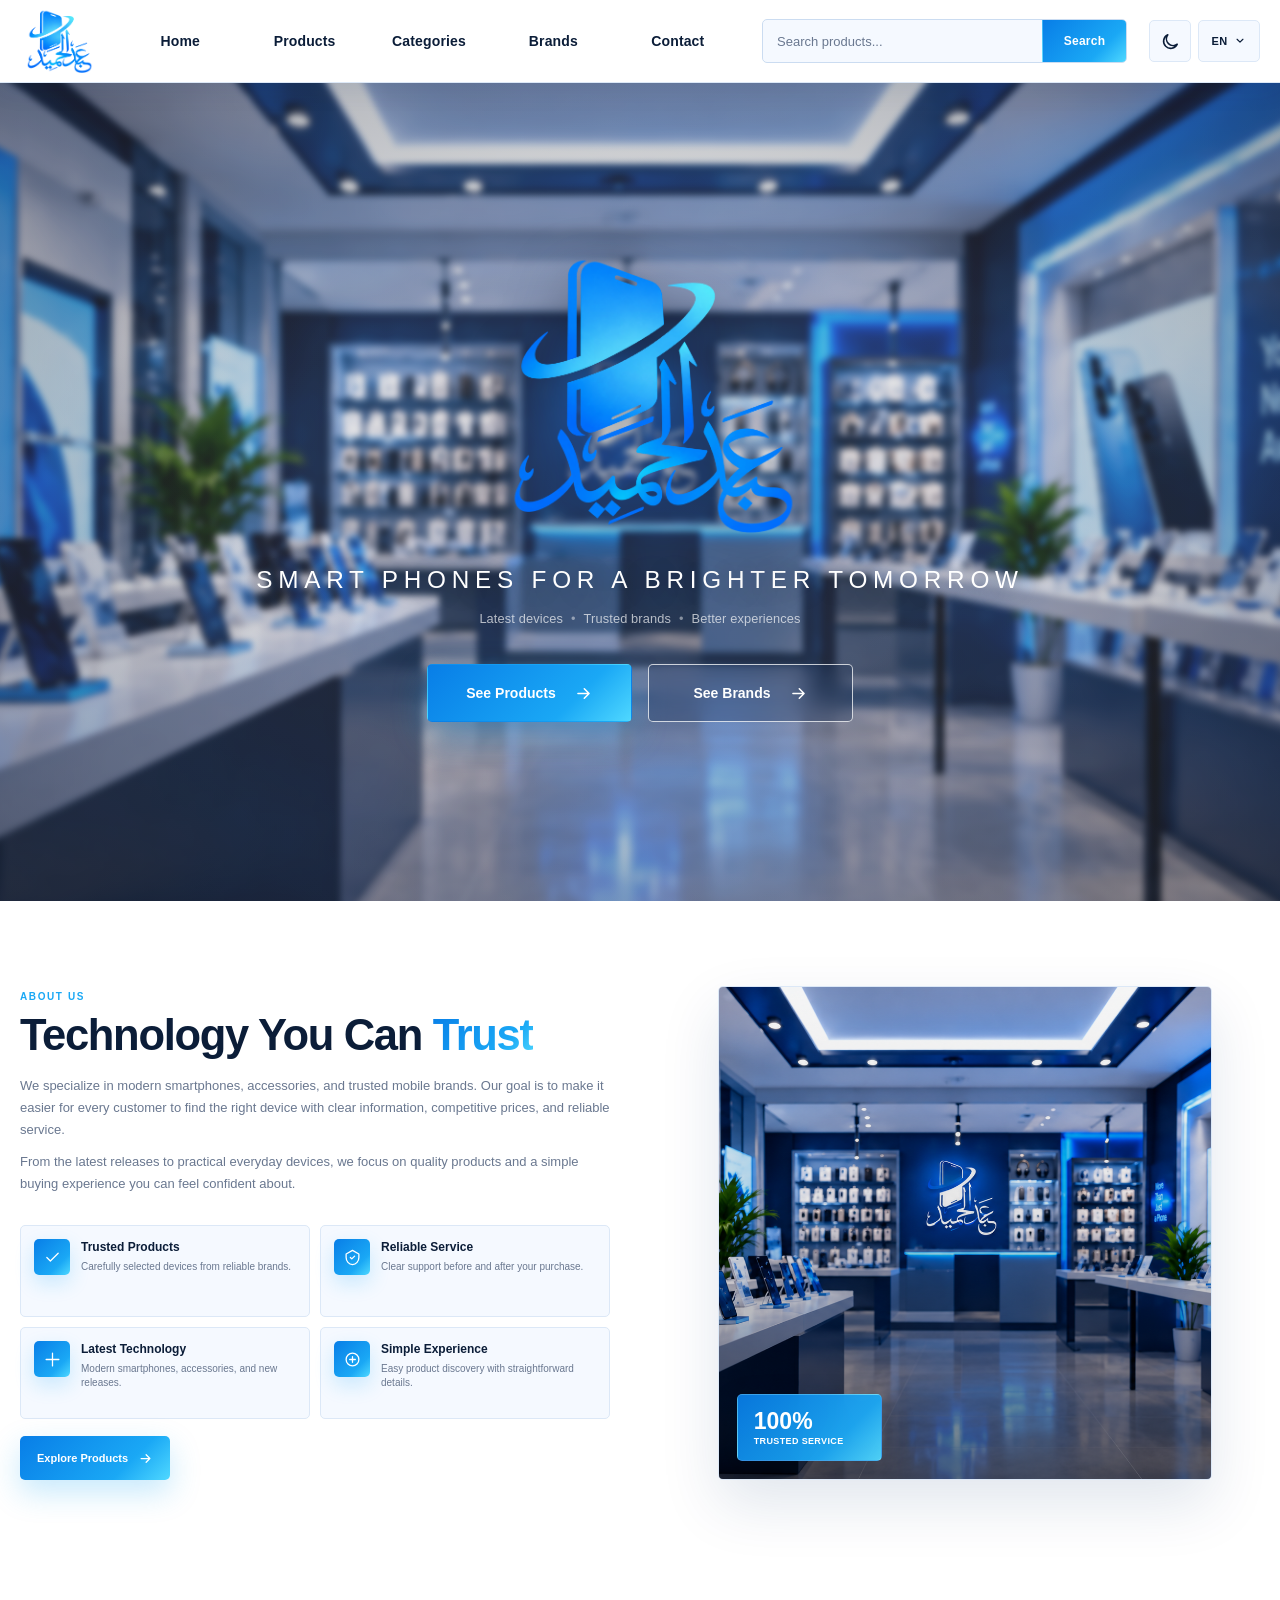
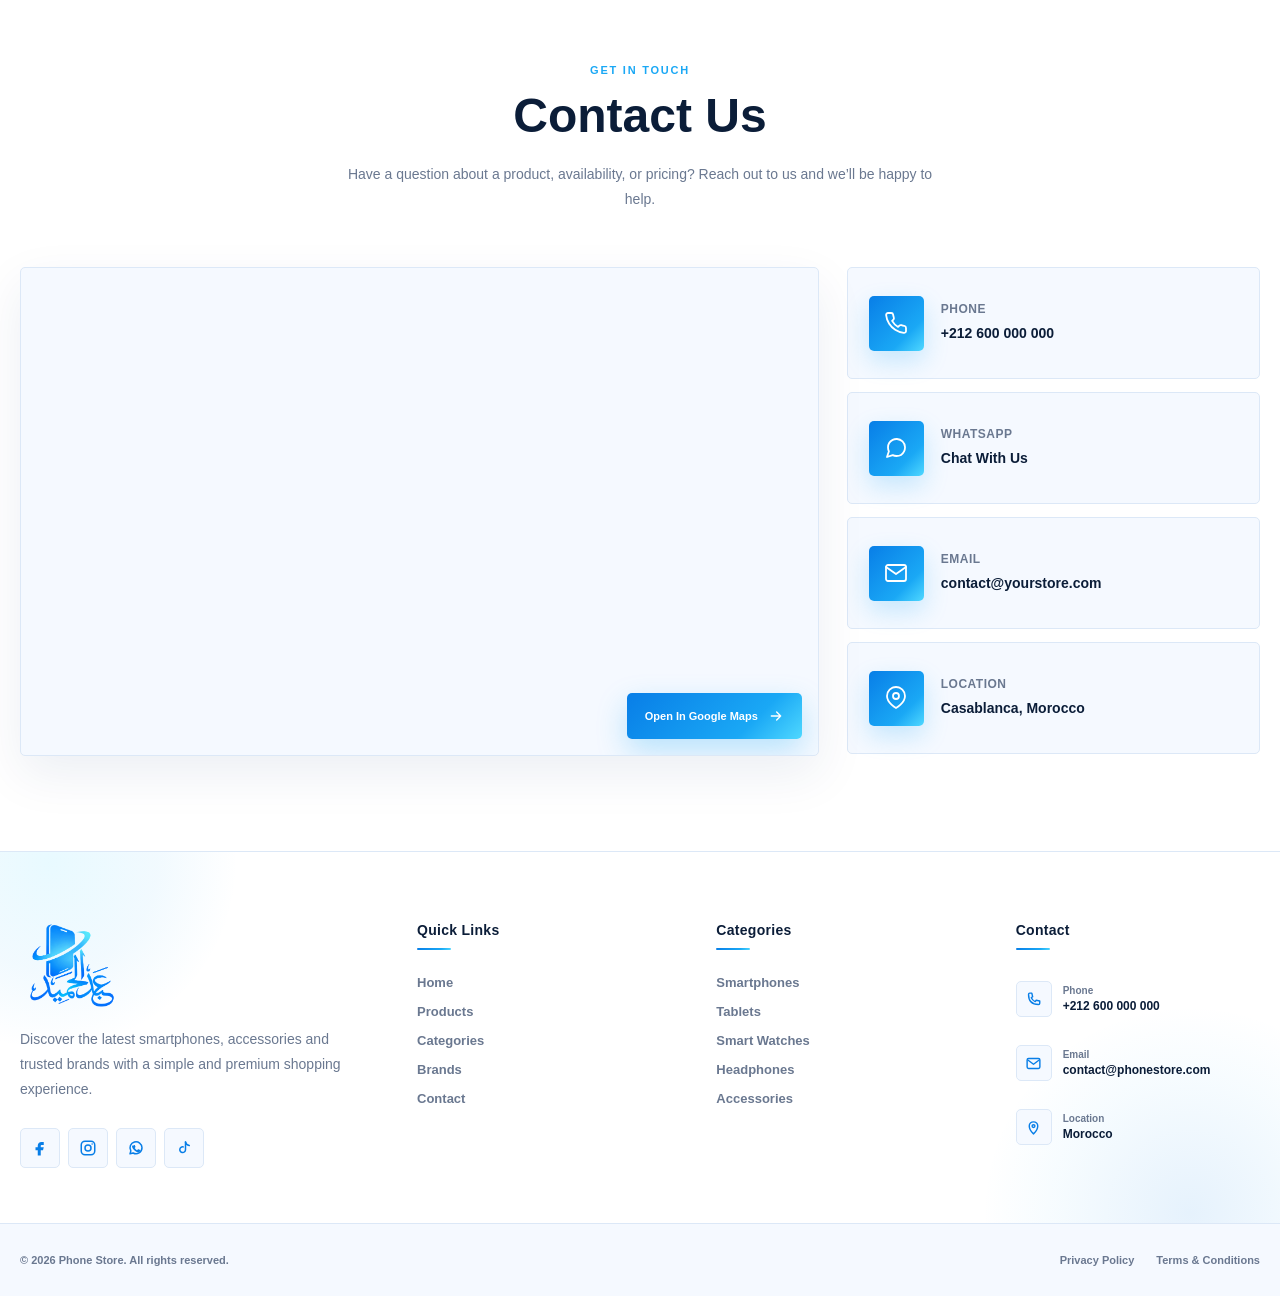
==== hamid-phones/index.html @ daaf9e9d "creating : about section" ====
<!DOCTYPE html>
<html lang="en">

<head>
    <meta charset="UTF-8">
    <meta name="viewport" content="width=device-width, initial-scale=1.0">
    <title>Document</title>
    <link rel="stylesheet" href="css/style.css">
</head>

<body>

    <header class="site-header" id="siteHeader">
        <div class="header-container">

            <!-- Logo -->
            <a href="#" class="header-logo" aria-label="Home">
                <img src="assets/images/logo.png" alt="Phone Store Logo">
            </a>

            <!-- Desktop Navigation -->
            <nav class="desktop-nav" aria-label="Main navigation">
                <a href="#">Home</a>
                <a href="#">Products</a>
                <a href="#">Categories</a>
                <a href="#">Brands</a>
                <a href="#">Contact</a>
            </nav>

            <!-- Desktop Search -->
            <div class="desktop-search search-wrapper">
                <div class="search-box">
                    <input type="search" class="search-input" placeholder="Search products..." autocomplete="off"
                        aria-label="Search products">

                    <button class="search-submit" type="button">
                        Search
                    </button>
                </div>

                <div class="search-dropdown">
                    <div class="search-dropdown-heading">
                        Products
                    </div>

                    <a href="#" class="search-product">
                        <div class="product-image">
                            <span>📱</span>
                        </div>

                        <div class="product-info">
                            <strong>iPhone 16 Pro Max</strong>
                            <span>Apple</span>
                        </div>
                    </a>

                    <a href="#" class="search-product">
                        <div class="product-image">
                            <span>📱</span>
                        </div>

                        <div class="product-info">
                            <strong>Samsung Galaxy S25 Ultra</strong>
                            <span>Samsung</span>
                        </div>
                    </a>

                    <a href="#" class="search-product">
                        <div class="product-image">
                            <span>📱</span>
                        </div>

                        <div class="product-info">
                            <strong>Google Pixel 10 Pro</strong>
                            <span>Google</span>
                        </div>
                    </a>

                    <a href="#" class="search-product">
                        <div class="product-image">
                            <span>📱</span>
                        </div>

                        <div class="product-info">
                            <strong>Xiaomi 15 Ultra</strong>
                            <span>Xiaomi</span>
                        </div>
                    </a>

                    <a href="#" class="search-product">
                        <div class="product-image">
                            <span>📱</span>
                        </div>

                        <div class="product-info">
                            <strong>OnePlus 13</strong>
                            <span>OnePlus</span>
                        </div>
                    </a>

                    <a href="#" class="see-results">
                        See all results
                        <svg viewBox="0 0 24 24" aria-hidden="true">
                            <path d="M5 12h14M13 6l6 6-6 6" fill="none" stroke="currentColor" stroke-width="2"
                                stroke-linecap="round" stroke-linejoin="round" />
                        </svg>
                    </a>
                </div>
            </div>

            <!-- Header Actions -->
            <div class="header-actions">

                <!-- Mobile Search Button -->
                <button class="icon-button mobile-search-button" type="button" aria-label="Open search"
                    aria-expanded="false">
                    <svg viewBox="0 0 24 24" aria-hidden="true">
                        <circle cx="11" cy="11" r="7" fill="none" stroke="currentColor" stroke-width="2" />
                        <path d="M20 20l-4-4" fill="none" stroke="currentColor" stroke-width="2"
                            stroke-linecap="round" />
                    </svg>
                </button>

                <!-- Dark Mode -->
                <button class="icon-button theme-toggle" type="button" aria-label="Toggle dark mode">
                    <!-- Moon -->
                    <svg class="moon-icon" viewBox="0 0 24 24" aria-hidden="true">
                        <path d="M20.5 15.4A8.5 8.5 0 0 1 8.6 3.5 9 9 0 1 0 20.5 15.4Z" fill="none"
                            stroke="currentColor" stroke-width="2" stroke-linejoin="round" />
                    </svg>

                    <!-- Sun -->
                    <svg class="sun-icon" viewBox="0 0 24 24" aria-hidden="true">
                        <circle cx="12" cy="12" r="4" fill="none" stroke="currentColor" stroke-width="2" />

                        <path
                            d="M12 2v2M12 20v2M4.93 4.93l1.41 1.41M17.66 17.66l1.41 1.41M2 12h2M20 12h2M4.93 19.07l1.41-1.41M17.66 6.34l1.41-1.41"
                            fill="none" stroke="currentColor" stroke-width="2" stroke-linecap="round" />
                    </svg>
                </button>

                <!-- Language Switcher -->
                <div class="language-wrapper">
                    <button class="language-button" type="button" aria-expanded="false">
                        <span class="current-language">EN</span>

                        <svg viewBox="0 0 24 24" aria-hidden="true">
                            <path d="m7 9 5 5 5-5" fill="none" stroke="currentColor" stroke-width="2"
                                stroke-linecap="round" stroke-linejoin="round" />
                        </svg>
                    </button>

                    <div class="language-dropdown">
                        <button type="button" data-lang="EN">
                            <span>EN</span>
                            English
                        </button>

                        <button type="button" data-lang="FR">
                            <span>FR</span>
                            Français
                        </button>

                        <button type="button" data-lang="AR">
                            <span>AR</span>
                            العربية
                        </button>

                        <button type="button" data-lang="ES">
                            <span>ES</span>
                            Español
                        </button>
                    </div>
                </div>

                <!-- Mobile Menu Button -->
                <button class="hamburger-button" type="button" aria-label="Open navigation" aria-expanded="false">
                    <span></span>
                    <span></span>
                    <span></span>
                </button>

            </div>
        </div>

        <!-- Mobile Search -->
        <div class="mobile-panel mobile-search-panel">
            <div class="mobile-search-inner search-wrapper">
                <div class="search-box">
                    <input type="search" class="search-input" placeholder="Search products..." autocomplete="off"
                        aria-label="Search products">

                    <button class="search-submit" type="button">
                        Search
                    </button>
                </div>

                <div class="search-dropdown">
                    <div class="search-dropdown-heading">
                        Products
                    </div>

                    <a href="#" class="search-product">
                        <div class="product-image">
                            <span>📱</span>
                        </div>

                        <div class="product-info">
                            <strong>iPhone 16 Pro Max</strong>
                            <span>Apple</span>
                        </div>
                    </a>

                    <a href="#" class="search-product">
                        <div class="product-image">
                            <span>📱</span>
                        </div>

                        <div class="product-info">
                            <strong>Samsung Galaxy S25 Ultra</strong>
                            <span>Samsung</span>
                        </div>
                    </a>

                    <a href="#" class="search-product">
                        <div class="product-image">
                            <span>📱</span>
                        </div>

                        <div class="product-info">
                            <strong>Google Pixel 10 Pro</strong>
                            <span>Google</span>
                        </div>
                    </a>

                    <a href="#" class="search-product">
                        <div class="product-image">
                            <span>📱</span>
                        </div>

                        <div class="product-info">
                            <strong>Xiaomi 15 Ultra</strong>
                            <span>Xiaomi</span>
                        </div>
                    </a>

                    <a href="#" class="search-product">
                        <div class="product-image">
                            <span>📱</span>
                        </div>

                        <div class="product-info">
                            <strong>OnePlus 13</strong>
                            <span>OnePlus</span>
                        </div>
                    </a>

                    <a href="#" class="see-results">
                        See all results

                        <svg viewBox="0 0 24 24" aria-hidden="true">
                            <path d="M5 12h14M13 6l6 6-6 6" fill="none" stroke="currentColor" stroke-width="2"
                                stroke-linecap="round" stroke-linejoin="round" />
                        </svg>
                    </a>
                </div>
            </div>
        </div>

        <!-- Mobile Navigation -->
        <div class="mobile-panel mobile-nav-panel">
            <nav class="mobile-nav" aria-label="Mobile navigation">
                <a href="#">
                    <span>Home</span>
                    <span>01</span>
                </a>

                <a href="#">
                    <span>Products</span>
                    <span>02</span>
                </a>

                <a href="#">
                    <span>Categories</span>
                    <span>03</span>
                </a>

                <a href="#">
                    <span>Brands</span>
                    <span>04</span>
                </a>

                <a href="#">
                    <span>Contact</span>
                    <span>05</span>
                </a>
            </nav>
        </div>
    </header>

    <main>

        <section class="hero" id="home">

            <div class="hero__bg" aria-hidden="true"></div>
            <div class="hero__overlay" aria-hidden="true"></div>

            <div class="hero__content">

                <img class="hero__logo" src="assets/images/logo.png" alt="Phone Store Logo">

                <h1>
                    Smart Phones For A Brighter Tomorrow
                </h1>

                <p>
                    Latest devices
                    <span>•</span>
                    Trusted brands
                    <span>•</span>
                    Better experiences
                </p>

                <div class="hero__actions">

                    <a href="#products" class="hero__button hero__button--primary">
                        See Products

                        <svg viewBox="0 0 24 24" aria-hidden="true">
                            <path d="M5 12h14M13 6l6 6-6 6" fill="none" stroke="currentColor" stroke-width="2"
                                stroke-linecap="round" stroke-linejoin="round" />
                        </svg>
                    </a>

                    <a href="#brands" class="hero__button hero__button--secondary">
                        See Brands

                        <svg viewBox="0 0 24 24" aria-hidden="true">
                            <path d="M5 12h14M13 6l6 6-6 6" fill="none" stroke="currentColor" stroke-width="2"
                                stroke-linecap="round" stroke-linejoin="round" />
                        </svg>
                    </a>

                </div>

            </div>

        </section>

        <!-- <section class="brands-section section" id="brands">
            <p class="sections-eyebrow">Discover our partners</p>
            <h2 class="sections-title">Our Brands</h2>
        </section>

        <section class="featured-products-section section" id="featured-products">
            <p class="sections-eyebrow">Explore our collection</p>
            <h2 class="sections-title">Featured Products</h2>
            <div class="products-grid">
                <div class="product-card">
                    <img src="https://via.placeholder.com/300x200" alt="Product Image">
                    <h2>Wireless Headphones</h2>
                    <p>High-quality wireless headphones with noise cancellation and long-lasting battery life.</p>
                    <span class="price">$99.99</span>
                </div>
            </div>
        </section>

        <section class="about-section section" id="about">
            <p class="sections-eyebrow">Get to know us</p>
            <h2 class="sections-title">About Us</h2>
        </section>

        <section class="contact-section section" id="contact">
            <p class="sections-eyebrow">We'd love to hear from you</p>
            <h2 class="sections-title">Contact Us</h2>
        </section> -->

        <section class="about-section" id="about">
            <div class="about-container">

                <!-- CONTENT -->
                <div class="about-content">

                    <!-- TEXT -->
                    <div class="about-text">
                        <span class="about-eyebrow">About Us</span>

                        <h2>
                            Technology You Can
                            <span>Trust</span>
                        </h2>

                        <p class="about-description">
                            We specialize in modern smartphones, accessories, and trusted
                            mobile brands. Our goal is to make it easier for every customer
                            to find the right device with clear information, competitive
                            prices, and reliable service.
                        </p>

                        <p class="about-description">
                            From the latest releases to practical everyday devices, we focus
                            on quality products and a simple buying experience you can feel
                            confident about.
                        </p>
                    </div>


                    <!-- MOBILE / TABLET IMAGE -->
                    <div class="about-visual about-visual--mobile">

                        <div class="about-image-wrapper">

                            <img src="assets/images/bg-image.png" alt="Inside our mobile phone store"
                                class="about-image">

                            <div class="about-image-overlay"></div>

                            <div class="about-badge">
                                <span class="about-badge-number">100%</span>
                                <span class="about-badge-text">Trusted Service</span>
                            </div>

                        </div>

                    </div>


                    <!-- FEATURES + BUTTON -->
                    <div class="about-bottom">

                        <div class="about-features">

                            <!-- FEATURE -->
                            <div class="about-feature">

                                <div class="about-feature-icon">
                                    <svg viewBox="0 0 24 24" fill="none" stroke="currentColor">
                                        <path stroke-linecap="round" stroke-linejoin="round" stroke-width="1.8"
                                            d="M20 6 9 17l-5-5" />
                                    </svg>
                                </div>

                                <div class="about-feature-content">
                                    <strong>Trusted Products</strong>

                                    <span>
                                        Carefully selected devices from reliable brands.
                                    </span>
                                </div>

                            </div>


                            <!-- FEATURE -->
                            <div class="about-feature">

                                <div class="about-feature-icon">
                                    <svg viewBox="0 0 24 24" fill="none" stroke="currentColor">
                                        <path stroke-linecap="round" stroke-linejoin="round" stroke-width="1.8" d="M12 2 3 7v5c0 5.5 3.8 9.8 9 10
                                    5.2-.2 9-4.5 9-10V7l-9-5z" />

                                        <path stroke-linecap="round" stroke-linejoin="round" stroke-width="1.8"
                                            d="m9 12 2 2 4-4" />
                                    </svg>
                                </div>

                                <div class="about-feature-content">
                                    <strong>Reliable Service</strong>

                                    <span>
                                        Clear support before and after your purchase.
                                    </span>
                                </div>

                            </div>


                            <!-- FEATURE -->
                            <div class="about-feature">

                                <div class="about-feature-icon">
                                    <svg viewBox="0 0 24 24" fill="none" stroke="currentColor">
                                        <path stroke-linecap="round" stroke-linejoin="round" stroke-width="1.8"
                                            d="M3 12h18M12 3v18" />
                                    </svg>
                                </div>

                                <div class="about-feature-content">
                                    <strong>Latest Technology</strong>

                                    <span>
                                        Modern smartphones, accessories, and new releases.
                                    </span>
                                </div>

                            </div>


                            <!-- FEATURE -->
                            <div class="about-feature">

                                <div class="about-feature-icon">
                                    <svg viewBox="0 0 24 24" fill="none" stroke="currentColor">
                                        <path stroke-linecap="round" stroke-linejoin="round" stroke-width="1.8" d="M12 21a9 9 0 1 0 0-18
                                    9 9 0 0 0 0 18z" />

                                        <path stroke-linecap="round" stroke-linejoin="round" stroke-width="1.8"
                                            d="M8 12h8M12 8v8" />
                                    </svg>
                                </div>

                                <div class="about-feature-content">
                                    <strong>Simple Experience</strong>

                                    <span>
                                        Easy product discovery with straightforward details.
                                    </span>
                                </div>

                            </div>

                        </div>


                        <!-- BUTTON -->
                        <a href="#products" class="about-button">

                            Explore Products

                            <svg viewBox="0 0 24 24" fill="none" stroke="currentColor">
                                <path stroke-linecap="round" stroke-linejoin="round" stroke-width="2"
                                    d="M5 12h14M13 6l6 6-6 6" />
                            </svg>

                        </a>

                    </div>

                </div>


                <!-- DESKTOP IMAGE -->
                <div class="about-visual about-visual--desktop">

                    <div class="about-image-wrapper">

                        <img src="assets/images/bg-image.png" alt="Inside our mobile phone store" class="about-image">

                        <div class="about-image-overlay"></div>

                        <div class="about-badge">
                            <span class="about-badge-number">100%</span>
                            <span class="about-badge-text">Trusted Service</span>
                        </div>

                    </div>

                </div>

            </div>
        </section>

        <section class="contact-section" id="contact">
            <div class="contact-container">

                <div class="contact-header">
                    <span class="contact-eyebrow">Get In Touch</span>

                    <h2>Contact Us</h2>

                    <p>
                        Have a question about a product, availability, or pricing?
                        Reach out to us and we’ll be happy to help.
                    </p>
                </div>

                <div class="contact-grid">

                    <!-- MAP -->
                    <div class="contact-map-wrapper">

                        <div class="contact-map">
                            <iframe src="https://www.google.com/maps?q=Casablanca%20Morocco&output=embed" loading="lazy"
                                referrerpolicy="no-referrer-when-downgrade" title="Store location">
                            </iframe>
                        </div>

                        <a href="https://www.google.com/maps/search/?api=1&query=Casablanca+Morocco" target="_blank"
                            rel="noopener noreferrer" class="contact-map-button">
                            Open In Google Maps

                            <svg viewBox="0 0 24 24" fill="none" stroke="currentColor">
                                <path stroke-linecap="round" stroke-linejoin="round" stroke-width="2"
                                    d="M5 12h14M13 6l6 6-6 6" />
                            </svg>
                        </a>

                    </div>


                    <!-- CONTACT INFO -->
                    <div class="contact-info">

                        <!-- PHONE -->
                        <a href="tel:+212600000000" class="contact-card">

                            <div class="contact-card-icon">
                                <svg viewBox="0 0 24 24" fill="none" stroke="currentColor">
                                    <path stroke-linecap="round" stroke-linejoin="round" stroke-width="1.8" d="M22 16.92v3a2 2 0 0 1-2.18 2
                                19.79 19.79 0 0 1-8.63-3.07
                                19.5 19.5 0 0 1-6-6
                                19.79 19.79 0 0 1-3.07-8.67
                                A2 2 0 0 1 4.11 2h3
                                a2 2 0 0 1 2 1.72
                                12.84 12.84 0 0 0 .7 2.81
                                2 2 0 0 1-.45 2.11
                                L8.09 9.91a16 16 0 0 0 6 6
                                l1.27-1.27a2 2 0 0 1 2.11-.45
                                12.84 12.84 0 0 0 2.81.7
                                A2 2 0 0 1 22 16.92z" />
                                </svg>
                            </div>

                            <div class="contact-card-content">
                                <span>Phone</span>
                                <strong>+212 600 000 000</strong>
                            </div>

                        </a>


                        <!-- WHATSAPP -->
                        <a href="https://wa.me/212600000000" target="_blank" rel="noopener noreferrer"
                            class="contact-card">

                            <div class="contact-card-icon">
                                <svg viewBox="0 0 24 24" fill="none" stroke="currentColor">
                                    <path stroke-linecap="round" stroke-linejoin="round" stroke-width="1.8" d="M21 11.5a8.38 8.38 0 0 1-.9 3.8
                                8.5 8.5 0 0 1-7.6 4.7
                                8.38 8.38 0 0 1-3.8-.9
                                L3 21l1.9-5.7
                                a8.38 8.38 0 0 1-.9-3.8
                                8.5 8.5 0 0 1 4.7-7.6
                                8.38 8.38 0 0 1 3.8-.9h.5
                                a8.48 8.48 0 0 1 8 8z" />
                                </svg>
                            </div>

                            <div class="contact-card-content">
                                <span>WhatsApp</span>
                                <strong>Chat With Us</strong>
                            </div>

                        </a>


                        <!-- EMAIL -->
                        <a href="mailto:contact@yourstore.com" class="contact-card">

                            <div class="contact-card-icon">
                                <svg viewBox="0 0 24 24" fill="none" stroke="currentColor">
                                    <path stroke-linecap="round" stroke-linejoin="round" stroke-width="1.8" d="M4 4h16c1.1 0 2 .9 2 2v12
                                c0 1.1-.9 2-2 2H4
                                c-1.1 0-2-.9-2-2V6
                                c0-1.1.9-2 2-2z" />

                                    <path stroke-linecap="round" stroke-linejoin="round" stroke-width="1.8"
                                        d="m22 6-10 7L2 6" />
                                </svg>
                            </div>

                            <div class="contact-card-content">
                                <span>Email</span>
                                <strong>contact@yourstore.com</strong>
                            </div>

                        </a>


                        <!-- LOCATION -->
                        <div class="contact-card">

                            <div class="contact-card-icon">
                                <svg viewBox="0 0 24 24" fill="none" stroke="currentColor">
                                    <path stroke-linecap="round" stroke-linejoin="round" stroke-width="1.8" d="M21 10c0 7-9 12-9 12S3 17 3 10
                                a9 9 0 1 1 18 0z" />

                                    <circle cx="12" cy="10" r="3" stroke-width="1.8" />
                                </svg>
                            </div>

                            <div class="contact-card-content">
                                <span>Location</span>
                                <strong>Casablanca, Morocco</strong>
                            </div>

                        </div>

                    </div>

                </div>
            </div>
        </section>

    </main>

    <footer class="site-footer">

        <div class="footer-main">
            <div class="footer-container">

                <!-- Brand -->
                <div class="footer-brand">

                    <a href="#" class="footer-logo">
                        <img src="assets/images/logo.png" alt="Phone Store Logo">
                    </a>

                    <p>
                        Discover the latest smartphones, accessories and trusted
                        brands with a simple and premium shopping experience.
                    </p>

                    <div class="footer-socials">

                        <a href="#" aria-label="Facebook">
                            <svg viewBox="0 0 24 24" aria-hidden="true">
                                <path d="M14 8h3V4h-3c-3 0-5 2-5 5v2H6v4h3v7h4v-7h3l1-4h-4V9c0-.7.3-1 1-1Z"
                                    fill="currentColor" />
                            </svg>
                        </a>

                        <a href="#" aria-label="Instagram">
                            <svg viewBox="0 0 24 24" aria-hidden="true">
                                <rect x="3" y="3" width="18" height="18" rx="5" fill="none" stroke="currentColor"
                                    stroke-width="2" />
                                <circle cx="12" cy="12" r="4" fill="none" stroke="currentColor" stroke-width="2" />
                                <circle cx="17.5" cy="6.5" r="1" fill="currentColor" />
                            </svg>
                        </a>

                        <a href="#" aria-label="WhatsApp">
                            <svg viewBox="0 0 24 24" aria-hidden="true">
                                <path d="M20 11.7a8 8 0 0 1-11.8 7l-4.2 1.1 1.1-4A8 8 0 1 1 20 11.7Z" fill="none"
                                    stroke="currentColor" stroke-width="2" stroke-linejoin="round" />
                                <path
                                    d="M9 8.5c.2-.4.4-.4.6-.4h.5c.2 0 .4.1.5.5l.7 1.7c.1.3 0 .5-.2.7l-.6.7c-.2.2-.1.4 0 .6.6 1.1 1.5 2 2.7 2.6.2.1.4.1.6-.1l.8-1c.2-.2.4-.3.7-.2l1.7.8c.3.1.5.3.5.5 0 .4-.2 1.4-1 2-.6.6-1.5.9-2.5.6-1.2-.3-2.7-1-4.3-2.5-1.4-1.3-2.4-2.9-2.8-4.1-.4-1.1 0-1.9.4-2.4Z"
                                    fill="currentColor" />
                            </svg>
                        </a>

                        <a href="#" aria-label="TikTok">
                            <svg viewBox="0 0 24 24" aria-hidden="true">
                                <path d="M14 4v10.2a3.8 3.8 0 1 1-3-3.7" fill="none" stroke="currentColor"
                                    stroke-width="2" stroke-linecap="round" />
                                <path d="M14 4c.5 2.6 2.2 4.2 5 4.7" fill="none" stroke="currentColor" stroke-width="2"
                                    stroke-linecap="round" />
                            </svg>
                        </a>

                    </div>

                </div>


                <!-- Quick Links -->
                <div class="footer-column">

                    <h3>Quick Links</h3>

                    <nav>
                        <a href="#">Home</a>
                        <a href="#">Products</a>
                        <a href="#">Categories</a>
                        <a href="#">Brands</a>
                        <a href="#">Contact</a>
                    </nav>

                </div>


                <!-- Categories -->
                <div class="footer-column">

                    <h3>Categories</h3>

                    <nav>
                        <a href="#">Smartphones</a>
                        <a href="#">Tablets</a>
                        <a href="#">Smart Watches</a>
                        <a href="#">Headphones</a>
                        <a href="#">Accessories</a>
                    </nav>

                </div>


                <!-- Contact -->
                <div class="footer-column footer-contact">

                    <h3>Contact</h3>

                    <a href="tel:+212600000000" class="contact-item">

                        <span class="contact-icon">
                            <svg viewBox="0 0 24 24" aria-hidden="true">
                                <path
                                    d="M6.6 3h3l1.2 5-2 1.5c1.2 2.4 3.1 4.3 5.5 5.5l1.5-2 5 1.2v3c0 1-.8 1.8-1.8 1.8C10.2 19 5 13.8 5 5c0-1 .7-2 1.6-2Z"
                                    fill="none" stroke="currentColor" stroke-width="2" stroke-linejoin="round" />
                            </svg>
                        </span>

                        <span>
                            <small>Phone</small>
                            +212 600 000 000
                        </span>

                    </a>


                    <a href="mailto:contact@phonestore.com" class="contact-item">

                        <span class="contact-icon">
                            <svg viewBox="0 0 24 24" aria-hidden="true">
                                <rect x="3" y="5" width="18" height="14" rx="2" fill="none" stroke="currentColor"
                                    stroke-width="2" />
                                <path d="m4 7 8 6 8-6" fill="none" stroke="currentColor" stroke-width="2"
                                    stroke-linejoin="round" />
                            </svg>
                        </span>

                        <span>
                            <small>Email</small>
                            contact@phonestore.com
                        </span>

                    </a>


                    <div class="contact-item">

                        <span class="contact-icon">
                            <svg viewBox="0 0 24 24" aria-hidden="true">
                                <path d="M12 21s6-5.2 6-11a6 6 0 1 0-12 0c0 5.8 6 11 6 11Z" fill="none"
                                    stroke="currentColor" stroke-width="2" />
                                <circle cx="12" cy="10" r="2" fill="none" stroke="currentColor" stroke-width="2" />
                            </svg>
                        </span>

                        <span>
                            <small>Location</small>
                            Morocco
                        </span>

                    </div>

                </div>

            </div>
        </div>


        <!-- Bottom -->
        <div class="footer-bottom">

            <div class="footer-bottom-container">

                <p>
                    © <span id="footerYear"></span> Phone Store.
                    All rights reserved.
                </p>

                <div class="footer-bottom-links">
                    <a href="#">Privacy Policy</a>
                    <a href="#">Terms & Conditions</a>
                </div>

            </div>

        </div>

    </footer>

    <script src="js/main.js"></script>
</body>

</html>
---- hamid-phones/css/style.css ----
* {
    margin: 0;
    padding: 0;
    box-sizing: border-box;
}

html {
    scroll-behavior: smooth;
    scroll-padding-top: 72px;
}

body {
    background-color: white;
}


/* #region HEADER */

/* =========================================================
   VARIABLES
========================================================= */

:root {
    --header-height: 82px;

    --blue-950: #061d49;
    --blue-900: #082d70;
    --blue-800: #073d94;
    --blue-700: #0756bd;
    --blue-600: #0872df;
    --blue-500: #1594ed;

    --text: #0b1d38;
    --text-muted: #6a7890;

    --background: #ffffff;
    --surface: #ffffff;

    --surface-soft: #f5f9ff;
    --surface-hover: #edf5ff;

    --border: #dce8f7;
    --border-strong: #cbdcf1;

    --overlay-shadow:
        0 24px 70px rgba(7, 50, 110, 0.17);

    --header-shadow:
        0 6px 28px rgba(7, 50, 110, 0.08);

    --radius: 5px;

    --transition: 0.22s ease;
}


/* =========================================================
   DARK MODE
========================================================= */

html[data-theme="dark"] {
    --text: #f3f7ff;
    --text-muted: #93a4be;

    --background: #050a12;
    --surface: #08101c;

    --surface-soft: #0d1727;
    --surface-hover: #122039;

    --border: #172943;
    --border-strong: #213956;

    --overlay-shadow:
        0 24px 80px rgba(0, 0, 0, 0.55);

    --header-shadow:
        0 7px 30px rgba(0, 0, 0, 0.3);
}


/* =========================================================
   RESET
========================================================= */

* {
    box-sizing: border-box;
}

body {
    margin: 0;
}

button,
input {
    font: inherit;
}

button,
a {
    -webkit-tap-highlight-color: transparent;
}


/* =========================================================
   HEADER
========================================================= */

.site-header {
    position: relative;
    z-index: 1000;

    width: 100%;

    font-family:
        Inter,
        "Segoe UI",
        Arial,
        sans-serif;

    color: var(--text);

    background: var(--surface);

    border-bottom: 1px solid var(--border);

    box-shadow: var(--header-shadow);
}

.header-container {
    width: min(100% - 40px, 1500px);
    height: var(--header-height);

    margin: 0 auto;

    display: flex;
    align-items: center;

    gap: 22px;
}


/* =========================================================
   LOGO
========================================================= */

.header-logo {
    flex: 0 0 auto;

    width: 76px;
    height: 64px;

    display: flex;
    align-items: center;
    justify-content: flex-start;

    text-decoration: none;
}

.header-logo img {
    display: block;

    max-width: 100%;
    max-height: 100%;

    object-fit: contain;
}


/* =========================================================
   DESKTOP NAVIGATION
========================================================= */

.desktop-nav {
    flex: 1;

    min-width: 400px;

    display: grid;
    grid-template-columns: repeat(5, 1fr);

    align-self: stretch;
}

.desktop-nav a {
    position: relative;

    display: flex;
    align-items: center;
    justify-content: center;

    padding: 0 12px;

    color: var(--text);

    font-size: 14px;
    font-weight: 650;

    letter-spacing: 0.01em;

    text-decoration: none;

    transition:
        color var(--transition),
        background var(--transition);
}

.desktop-nav a::after {
    content: "";

    position: absolute;

    left: 50%;
    bottom: -1px;

    width: 0;
    height: 2px;

    transform: translateX(-50%);

    background:
        linear-gradient(90deg,
            var(--blue-800),
            var(--blue-500));

    transition: width var(--transition);
}

.desktop-nav a:hover {
    color: var(--blue-700);

    background:
        linear-gradient(180deg,
            transparent,
            rgba(8, 114, 223, 0.035));
}

.desktop-nav a:hover::after {
    width: 45%;
}


/* =========================================================
   SEARCH
========================================================= */

.search-wrapper {
    position: relative;
}

.desktop-search {
    width: clamp(250px, 22vw, 365px);

    flex: 0 1 365px;
}

.search-box {
    width: 100%;
    height: 44px;

    display: flex;
    align-items: stretch;

    overflow: hidden;

    background: var(--surface-soft);

    border: 1px solid var(--border-strong);

    border-radius: var(--radius);

    transition:
        border-color var(--transition),
        box-shadow var(--transition),
        background var(--transition);
}

.search-box:focus-within {
    border-color: var(--blue-600);

    background: var(--surface);

    box-shadow:
        0 0 0 3px rgba(8, 114, 223, 0.1);
}

.search-input {
    min-width: 0;
    flex: 1;

    padding: 0 14px;

    border: 0;
    outline: 0;

    color: var(--text);

    background: transparent;

    font-size: 13px;
    font-weight: 500;
}

.search-input::placeholder {
    color: var(--text-muted);
}

.search-submit {
    flex: 0 0 auto;

    min-width: 84px;

    padding: 0 16px;

    border: 0;
    border-left: 1px solid rgba(255, 255, 255, 0.15);

    color: #ffffff;

    background:
        linear-gradient(135deg,
            #087ee7 0%,
            #1aa8f5 70%,
            #4fd8ff 100%);

    font-size: 12px;
    font-weight: 750;

    letter-spacing: 0.02em;

    cursor: pointer;

    transition:
        filter var(--transition),
        transform var(--transition);
}

.search-submit:hover {
    filter: brightness(1.08);
}

.search-submit:active {
    transform: scale(0.97);
}


/* =========================================================
   SEARCH DROPDOWN
========================================================= */

.search-dropdown {
    position: absolute;

    top: calc(100% + 10px);
    left: 0;

    width: 100%;

    padding: 8px;

    opacity: 0;
    visibility: hidden;

    transform: translateY(-5px);

    background: var(--surface);

    border: 1px solid var(--border);
    border-radius: var(--radius);

    box-shadow: var(--overlay-shadow);

    transition:
        opacity var(--transition),
        visibility var(--transition),
        transform var(--transition);

    z-index: 50;
}

.search-wrapper.search-active .search-dropdown {
    opacity: 1;
    visibility: visible;

    transform: translateY(0);
}

.search-dropdown-heading {
    padding: 9px 10px 8px;

    color: var(--text-muted);

    font-size: 10px;
    font-weight: 800;

    letter-spacing: 0.12em;

    text-transform: uppercase;
}

.search-product {
    display: flex;
    align-items: center;

    gap: 11px;

    padding: 9px;

    color: var(--text);

    border-radius: var(--radius);

    text-decoration: none;

    transition: background var(--transition);
}

.search-product:hover {
    background: var(--surface-hover);
}

.product-image {
    width: 42px;
    height: 42px;

    flex: 0 0 auto;

    display: flex;
    align-items: center;
    justify-content: center;

    background:
        linear-gradient(145deg,
            rgba(8, 86, 189, 0.08),
            rgba(21, 148, 237, 0.16));

    border: 1px solid var(--border);

    border-radius: var(--radius);

    font-size: 19px;
}

.product-info {
    min-width: 0;

    display: flex;
    flex-direction: column;

    gap: 3px;
}

.product-info strong {
    overflow: hidden;

    color: var(--text);

    font-size: 12px;
    font-weight: 700;

    white-space: nowrap;
    text-overflow: ellipsis;
}

.product-info span {
    color: var(--text-muted);

    font-size: 10px;
    font-weight: 500;
}

.see-results {
    min-height: 42px;

    margin-top: 5px;
    padding: 0 12px;

    display: flex;
    align-items: center;
    justify-content: space-between;

    color: #ffffff;

    background:
        linear-gradient(135deg,
            #087ee7 0%,
            #1aa8f5 70%,
            #4fd8ff 100%);

    border-radius: var(--radius);

    font-size: 11px;
    font-weight: 750;

    text-decoration: none;
}

.see-results svg {
    width: 17px;
    height: 17px;

    transition: transform var(--transition);
}

.see-results:hover svg {
    transform: translateX(3px);
}


/* =========================================================
   ACTIONS
========================================================= */

.header-actions {
    flex: 0 0 auto;

    display: flex;
    align-items: center;

    gap: 7px;
}

.icon-button,
.language-button,
.hamburger-button {
    height: 42px;

    border: 1px solid var(--border);

    color: var(--text);

    background: var(--surface-soft);

    border-radius: var(--radius);

    cursor: pointer;

    transition:
        color var(--transition),
        background var(--transition),
        border-color var(--transition),
        transform var(--transition);
}

.icon-button:hover,
.language-button:hover,
.hamburger-button:hover {
    color: var(--blue-700);

    background: var(--surface-hover);

    border-color: var(--border-strong);
}

.icon-button:active,
.language-button:active,
.hamburger-button:active {
    transform: scale(0.95);
}


/* =========================================================
   ICON BUTTON
========================================================= */

.icon-button {
    width: 42px;

    display: flex;
    align-items: center;
    justify-content: center;

    padding: 0;
}

.icon-button svg {
    width: 19px;
    height: 19px;
}


/* =========================================================
   THEME ICONS
========================================================= */

.sun-icon {
    display: none;
}

html[data-theme="dark"] .moon-icon {
    display: none;
}

html[data-theme="dark"] .sun-icon {
    display: block;
}


/* =========================================================
   LANGUAGE
========================================================= */

.language-wrapper {
    position: relative;
}

.language-button {
    min-width: 62px;

    padding: 0 10px;

    display: flex;
    align-items: center;
    justify-content: center;

    gap: 5px;

    font-size: 11px;
    font-weight: 800;

    letter-spacing: 0.04em;
}

.language-button svg {
    width: 14px;
    height: 14px;

    transition: transform var(--transition);
}

.language-wrapper.language-open .language-button svg {
    transform: rotate(180deg);
}

.language-dropdown {
    position: absolute;

    top: calc(100% + 10px);
    right: 0;

    width: 170px;

    padding: 7px;

    opacity: 0;
    visibility: hidden;

    transform: translateY(-5px);

    background: var(--surface);

    border: 1px solid var(--border);
    border-radius: var(--radius);

    box-shadow: var(--overlay-shadow);

    transition:
        opacity var(--transition),
        visibility var(--transition),
        transform var(--transition);

    z-index: 100;
}

.language-wrapper.language-open .language-dropdown {
    opacity: 1;
    visibility: visible;

    transform: translateY(0);
}

.language-dropdown button {
    width: 100%;
    height: 39px;

    padding: 0 10px;

    display: flex;
    align-items: center;

    gap: 11px;

    border: 0;

    color: var(--text);

    background: transparent;

    border-radius: var(--radius);

    font-size: 12px;
    font-weight: 600;

    text-align: left;

    cursor: pointer;

    transition: background var(--transition);
}

.language-dropdown button:hover {
    background: var(--surface-hover);
}

.language-dropdown button span {
    width: 27px;

    color: var(--blue-700);

    font-size: 10px;
    font-weight: 850;

    letter-spacing: 0.05em;
}


/* =========================================================
   HAMBURGER
========================================================= */

.hamburger-button {
    width: 42px;

    display: none;
    flex-direction: column;
    align-items: center;
    justify-content: center;

    gap: 4px;

    padding: 0;
}

.hamburger-button span {
    width: 18px;
    height: 2px;

    background: currentColor;

    border-radius: 5px;

    transition:
        transform var(--transition),
        opacity var(--transition);
}

.hamburger-button.menu-active span:nth-child(1) {
    transform: translateY(6px) rotate(45deg);
}

.hamburger-button.menu-active span:nth-child(2) {
    opacity: 0;
}

.hamburger-button.menu-active span:nth-child(3) {
    transform: translateY(-6px) rotate(-45deg);
}


/* =========================================================
   MOBILE SEARCH BUTTON
========================================================= */

.mobile-search-button {
    display: none;
}


/* =========================================================
   OVERLAY PANELS

   These use absolute positioning.
   Therefore they appear over the website instead of
   pushing the content below the header.
========================================================= */

.mobile-panel {
    position: absolute;

    top: 100%;
    left: 0;

    width: 100%;

    opacity: 0;
    visibility: hidden;

    transform: translateY(-8px);

    pointer-events: none;

    transition:
        opacity var(--transition),
        visibility var(--transition),
        transform var(--transition);

    z-index: 90;
}

.mobile-panel.panel-open {
    opacity: 1;
    visibility: visible;

    transform: translateY(0);

    pointer-events: auto;
}


/* =========================================================
   MOBILE SEARCH PANEL
========================================================= */

.mobile-search-panel {
    padding: 14px 20px 20px;

    background: var(--surface);

    border-bottom: 1px solid var(--border);

    box-shadow: var(--overlay-shadow);
}

.mobile-search-inner {
    width: min(100%, 650px);

    margin: 0 auto;
}

.mobile-search-inner .search-box {
    height: 48px;
}

.mobile-search-inner .search-dropdown {
    top: calc(100% + 9px);
}


/* =========================================================
   MOBILE NAV
========================================================= */

.mobile-nav-panel {
    padding: 10px 20px 20px;

    background: var(--surface);

    border-bottom: 1px solid var(--border);

    box-shadow: var(--overlay-shadow);
}

.mobile-nav {
    width: min(100%, 700px);

    margin: 0 auto;

    display: flex;
    flex-direction: column;
}

.mobile-nav a {
    min-height: 53px;

    display: flex;
    align-items: center;
    justify-content: space-between;

    padding: 0 5px;

    color: var(--text);

    border-bottom: 1px solid var(--border);

    font-size: 14px;
    font-weight: 700;

    text-decoration: none;

    transition:
        color var(--transition),
        padding var(--transition);
}

.mobile-nav a:last-child {
    border-bottom: 0;
}

.mobile-nav a:hover {
    padding-left: 10px;

    color: var(--blue-700);
}

.mobile-nav a span:last-child {
    color: var(--text-muted);

    font-size: 9px;
    font-weight: 800;

    letter-spacing: 0.1em;
}


/* =========================================================
   RESPONSIVE
========================================================= */

@media (max-width: 1180px) {

    .header-container {
        width: min(100% - 28px, 1500px);

        gap: 14px;
    }

    .desktop-nav {
        min-width: 350px;
    }

    .desktop-nav a {
        padding: 0 7px;

        font-size: 12px;
    }

    .desktop-search {
        width: 250px;
        flex-basis: 250px;
    }

    .header-logo {
        width: 66px;
    }
}


@media (max-width: 900px) {

    :root {
        --header-height: 72px;
    }

    .header-container {
        width: calc(100% - 24px);

        gap: 9px;
    }

    .header-logo {
        width: 62px;
        height: 56px;

        margin-right: auto;
    }

    .desktop-nav,
    .desktop-search {
        display: none;
    }

    .mobile-search-button,
    .hamburger-button {
        display: flex;
    }
}


@media (max-width: 520px) {

    .header-container {
        width: calc(100% - 18px);

        gap: 5px;
    }

    .header-logo {
        width: 56px;
        height: 52px;
    }

    .icon-button,
    .hamburger-button {
        width: 39px;
        height: 39px;
    }

    .language-button {
        min-width: 54px;
        height: 39px;

        padding: 0 7px;
    }

    .mobile-search-panel,
    .mobile-nav-panel {
        padding-left: 10px;
        padding-right: 10px;
    }

    .mobile-search-inner .search-box {
        height: 45px;
    }

    .search-submit {
        min-width: 76px;

        padding: 0 12px;

        font-size: 11px;
    }
}


@media (max-width: 365px) {

    .header-logo {
        width: 48px;
    }

    .header-container {
        gap: 4px;
    }

    .icon-button,
    .hamburger-button {
        width: 36px;
        height: 36px;
    }

    .language-button {
        min-width: 48px;
        height: 36px;

        padding: 0 5px;
    }

    .language-button svg {
        width: 11px;
    }
}

/* #endregion */


/* #region MAIN */

main {
    padding-top: 0;
}

.section {
    width: 100%;
    max-width: 1200px;
    margin: 0 auto;
}

/* #endregion */


/* #region HERO */

/* =========================================================
   HERO
========================================================= */

.hero {
    --blue-950: #061d49;
    --blue-900: #082d70;
    --blue-800: #073d94;
    --blue-700: #0756bd;
    --blue-600: #0872df;
    --blue-500: #1594ed;

    position: relative;

    width: 100%;
    height: calc(100vh - var(--header-height));

    display: flex;
    align-items: center;
    justify-content: center;

    overflow: hidden;

    isolation: isolate;

    font-family:
        Inter,
        "Segoe UI",
        Arial,
        sans-serif;

    background: var(--blue-950);
}


/* =========================================================
   BACKGROUND IMAGE

   IMPORTANT:
   This assumes hero.css is inside:
   assets/css/hero.css

   and your image is:
   assets/images/bg-image.png
========================================================= */

.hero__bg {
    position: absolute;

    inset: -15px;

    z-index: -3;

    background-image:
        url("../assets/images/bg-image.png");


    background-size: cover;
    background-position: center center;
    background-repeat: no-repeat;

    transform: scale(1.04);

    filter:
        blur(3px) saturate(0.9) brightness(0.9);
}


/* =========================================================
   BLUE DARK LAYER
========================================================= */

.hero__overlay {
    position: absolute;

    inset: 0;

    z-index: -2;

    background:
        linear-gradient(180deg,
            rgba(255, 255, 255, 0.126) 0%,
            rgba(255, 255, 255, 0.126) 48%,
            rgba(255, 255, 255, 0.126) 100%);
}


/* =========================================================
   EDGE DARKENING
========================================================= */

.hero::after {
    content: "";

    position: absolute;

    inset: 0;

    z-index: -1;

    pointer-events: none;

    background:
        radial-gradient(ellipse at center,
            transparent 35%,
            rgba(3, 15, 38, 0.32) 100%);
}


/* =========================================================
   CONTENT
========================================================= */

.hero__content {
    position: relative;

    width: min(100% - 40px, 1000px);

    display: flex;
    flex-direction: column;
    align-items: center;

    text-align: center;

    color: #ffffff;

    transform: translateY(-5px);
}


/* =========================================================
   LOGO
========================================================= */

.hero__logo {
    width:
        clamp(230px,
            25vw,
            370px);

    height: auto;

    display: block;

    margin-bottom: 28px;

    object-fit: contain;

    filter:
        drop-shadow(0 15px 30px rgba(0, 0, 0, 0.35));
}


/* =========================================================
   TITLE
========================================================= */

.hero h1 {
    max-width: 900px;

    margin: 0;

    color: #ffffff;

    font-size:
        clamp(18px,
            1.9vw,
            27px);

    font-weight: 500;

    line-height: 1.45;

    letter-spacing:
        clamp(0.17em,
            0.45vw,
            0.30em);

    text-transform: uppercase;

    text-shadow:
        0 4px 24px rgba(0, 0, 0, 0.3);
}


/* =========================================================
   DESCRIPTION
========================================================= */

.hero p {
    margin: 14px 0 0;

    display: flex;
    align-items: center;
    justify-content: center;

    flex-wrap: wrap;

    gap: 8px;

    color:
        rgba(255,
            255,
            255,
            0.68);

    font-size:
        clamp(11px,
            1vw,
            14px);

    font-weight: 400;

    letter-spacing: 0.01em;
}

.hero p span {
    color:
        rgba(255,
            255,
            255,
            0.45);
}


/* =========================================================
   BUTTONS
========================================================= */

.hero__actions {
    margin-top: 38px;

    display: flex;
    align-items: center;
    justify-content: center;

    gap: 16px;
}

.hero__button {
    min-width: 205px;
    height: 58px;

    padding: 0 23px;

    display: inline-flex;
    align-items: center;
    justify-content: center;

    gap: 18px;

    border-radius: 5px;

    color: #ffffff;

    font-size: 14px;
    font-weight: 650;

    text-decoration: none;

    transition:
        transform 0.25s ease,
        box-shadow 0.25s ease,
        border-color 0.25s ease,
        background 0.25s ease;
}

.hero__button svg {
    width: 19px;
    height: 19px;

    transition:
        transform 0.25s ease;
}

.hero__button:hover svg {
    transform: translateX(4px);
}


/* =========================================================
   PRIMARY BUTTON
========================================================= */

.hero__button--primary {
    border: 1px solid transparent;

    background:
        linear-gradient(135deg,
            #087ee7 0%,
            #1aa8f5 70%,
            #4fd8ff 100%);

    box-shadow:
        0 14px 35px rgba(26, 168, 245, 0.30);
}

.hero__button--primary:hover {
    transform: translateY(-3px);

    box-shadow:
        0 18px 42px rgba(26, 168, 245, 0.42);
}


/* =========================================================
   SECONDARY BUTTON
========================================================= */

.hero__button--secondary {
    border:
        1px solid rgba(255,
            255,
            255,
            0.75);

    background:
        rgba(6,
            29,
            73,
            0.24);

    backdrop-filter: blur(10px);
    -webkit-backdrop-filter: blur(10px);
}

.hero__button--secondary:hover {
    transform: translateY(-3px);

    border-color: #ffffff;

    background:
        rgba(255,
            255,
            255,
            0.08);
}

/* =========================================================
   ANIMATION
========================================================= */

@keyframes mouseScroll {

    0% {
        opacity: 0;

        transform:
            translate(-50%,
                0);
    }

    30% {
        opacity: 1;
    }

    100% {
        opacity: 0;

        transform:
            translate(-50%,
                10px);
    }

}


/* =========================================================
   TABLET
========================================================= */

@media (max-width: 900px) {

    .hero__content {
        width:
            min(100% - 30px,
                750px);
    }

    .hero__logo {
        width:
            clamp(195px,
                33vw,
                280px);

        margin-bottom: 22px;
    }

    .hero h1 {
        font-size:
            clamp(17px,
                2.7vw,
                23px);

        letter-spacing: 0.15em;
    }

    .hero__button {
        min-width: 175px;
        height: 52px;

        padding: 0 18px;

        font-size: 12px;
    }

}


/* =========================================================
   MOBILE
========================================================= */

@media (max-width: 600px) {

    .hero__bg {
        inset: -10px;

        background-position: center;

        transform: scale(1.05);

        filter:
            blur(3px) saturate(0.9) brightness(0.88);
    }

    .hero__content {
        width:
            calc(100% - 24px);

        transform: translateY(-8px);
    }

    .hero__logo {
        width:
            clamp(165px,
                52vw,
                220px);

        margin-bottom: 19px;
    }

    .hero h1 {
        max-width: 390px;

        font-size:
            clamp(14px,
                4vw,
                18px);

        line-height: 1.55;

        letter-spacing: 0.10em;
    }

    .hero p {
        max-width: 315px;

        margin-top: 10px;

        gap: 6px;

        font-size: 10px;

        line-height: 1.7;
    }

    .hero__actions {
        margin-top: 27px;

        gap: 8px;

        flex-wrap: wrap;
    }


    /* compact mobile buttons */

    .hero__button {
        width: auto;
        min-width: 0;

        height: 42px;

        padding:
            0 13px;

        gap: 7px;

        font-size: 10px;
    }

    .hero__button svg {
        width: 14px;
        height: 14px;
    }

    .hero__scroll {
        bottom: 13px;
    }

    .hero__mouse {
        width: 21px;
        height: 32px;
    }

}


/* =========================================================
   VERY SMALL SCREENS
========================================================= */

@media (max-width: 360px) {

    .hero__logo {
        width: 145px;
    }

    .hero h1 {
        font-size: 13px;

        letter-spacing: 0.08em;
    }

    .hero p {
        font-size: 9px;
    }

    .hero__button {
        height: 39px;

        padding:
            0 10px;

        font-size: 9px;
    }

}


/* =========================================================
   SHORT HEIGHT
========================================================= */

@media (max-height: 680px) {

    .hero__logo {
        width:
            clamp(145px,
                18vw,
                195px);

        margin-bottom: 10px;
    }

    .hero h1 {
        font-size:
            clamp(13px,
                1.5vw,
                19px);
    }

    .hero p {
        margin-top: 7px;
    }

    .hero__actions {
        margin-top: 18px;
    }

    .hero__button {
        height: 41px;
    }

    .hero__scroll {
        bottom: 7px;
    }

}

/* #endregion */

/* #region ABOUT */


/* =========================================================
   VARIABLES
========================================================= */

.about-section {
    --about-blue-dark: #087ee7;
    --about-blue: #1aa8f5;
    --about-blue-light: #4fd8ff;

    --about-gradient:
        linear-gradient(
            135deg,
            #087ee7 0%,
            #1aa8f5 70%,
            #4fd8ff 100%
        );

    --about-text: #0b1d38;
    --about-muted: #6a7890;

    --about-bg: #ffffff;
    --about-soft: #f5f9ff;

    --about-border: #dce8f7;

    --about-radius: 5px;

    --about-transition: 0.22s ease;
}


/* =========================================================
   SECTION
========================================================= */

.about-section {
    width: 100%;

    padding: 85px 0;

    font-family:
        Inter,
        "Segoe UI",
        Arial,
        sans-serif;

    background: var(--about-bg);
}

.about-container {
    width: min(100% - 40px, 1400px);

    margin: 0 auto;

    display: grid;

    grid-template-columns:
        minmax(0, 1fr)
        minmax(0, 1fr);

    gap: 60px;

    align-items: center;
}


/* =========================================================
   CONTENT
========================================================= */

.about-content {
    min-width: 0;

    display: flex;
    flex-direction: column;

    justify-content: center;
}

.about-text {
    width: 100%;
}

.about-eyebrow {
    display: inline-block;

    margin-bottom: 10px;

    color: var(--about-blue);

    font-size: 10px;
    font-weight: 800;

    letter-spacing: 0.16em;

    text-transform: uppercase;
}

.about-content h2 {
    margin: 0 0 16px;

    color: var(--about-text);

    font-size:
        clamp(28px, 3.4vw, 46px);

    font-weight: 850;

    line-height: 1.08;

    letter-spacing: -0.03em;
}

.about-content h2 span {
    background: var(--about-gradient);

    -webkit-background-clip: text;
    background-clip: text;

    -webkit-text-fill-color: transparent;
}

.about-description {
    margin: 0 0 10px;

    color: var(--about-muted);

    font-size: 13px;

    line-height: 1.7;
}


/* =========================================================
   IMAGE
========================================================= */

.about-visual {
    min-width: 0;
}

.about-image-wrapper {
    position: relative;

    width: 100%;

    overflow: hidden;

    background: var(--about-soft);

    border: 1px solid var(--about-border);

    border-radius: var(--about-radius);

    box-shadow:
        0 24px 60px rgba(7, 50, 110, 0.12);
}

.about-image {
    position: absolute;

    inset: 0;

    width: 100%;
    height: 100%;

    display: block;

    object-fit: cover;

    transition:
        transform 0.6s ease;
}

.about-image-wrapper:hover .about-image {
    transform: scale(1.04);
}


/* =========================================================
   DESKTOP IMAGE
========================================================= */

.about-visual--desktop {
    min-width: 0;
    min-height: 0;

    display: flex;

    align-items: center;
    justify-content: center;

    align-self: stretch;
}


/*
    The desktop image is square.

    The visual column stretches only to the height
    created by the content column.

    The image wrapper uses that available height
    as its maximum size, so the image cannot become
    taller than the content beside it.
*/

.about-visual--desktop .about-image-wrapper {
    width: auto;
    height: 100%;

    max-width: 100%;
    max-height: 100%;

    aspect-ratio: 1 / 1;
}


/* mobile/tablet image hidden on desktop */

.about-visual--mobile {
    display: none;
}


/* =========================================================
   DESKTOP HEIGHT CONSTRAINT
========================================================= */

@media (min-width: 901px) {

    /*
        The left content determines the natural
        height of the grid row.
    */

    .about-content {
        height: fit-content;
        align-self: center;
    }


    /*
        The right column receives the same available
        height as the content column.
    */

    .about-visual--desktop {
        height: 100%;
        max-height: 100%;
    }


    /*
        Square image:
        - height follows available content height
        - width follows from 1:1
        - cannot exceed its column width
    */

    .about-visual--desktop .about-image-wrapper {
        width: auto;
        height: 100%;

        max-width: 100%;
        max-height: 100%;

        aspect-ratio: 1 / 1;
    }
}


/* =========================================================
   IMAGE OVERLAY
========================================================= */

.about-image-overlay {
    position: absolute;

    inset: 0;

    background:
        linear-gradient(
            180deg,
            rgba(0, 0, 0, 0.03) 0%,
            rgba(0, 0, 0, 0.10) 50%,
            rgba(0, 0, 0, 0.50) 100%
        );

    pointer-events: none;
}


/* =========================================================
   BADGE
========================================================= */

.about-badge {
    position: absolute;

    left: 18px;
    bottom: 18px;

    min-width: 145px;

    display: flex;
    flex-direction: column;

    gap: 2px;

    padding: 14px 16px;

    color: #ffffff;

    background:
        linear-gradient(
            135deg,
            rgba(8, 126, 231, 0.94),
            rgba(26, 168, 245, 0.94) 70%,
            rgba(79, 216, 255, 0.94)
        );

    border: 1px solid rgba(255, 255, 255, 0.18);

    border-radius: var(--about-radius);

    backdrop-filter: blur(10px);
    -webkit-backdrop-filter: blur(10px);

    box-shadow:
        0 14px 35px rgba(0, 0, 0, 0.18);
}

.about-badge-number {
    font-size: 23px;
    font-weight: 850;

    line-height: 1.1;
}

.about-badge-text {
    font-size: 9px;
    font-weight: 700;

    letter-spacing: 0.04em;

    text-transform: uppercase;
}


/* =========================================================
   BOTTOM
========================================================= */

.about-bottom {
    margin-top: 20px;
}


/* =========================================================
   FEATURES
========================================================= */

.about-features {
    display: grid;

    grid-template-columns:
        repeat(2, minmax(0, 1fr));

    gap: 10px;
}

.about-feature {
    min-height: 92px;

    display: flex;

    align-items: flex-start;

    gap: 11px;

    padding: 13px;

    background: var(--about-soft);

    border: 1px solid var(--about-border);

    border-radius: var(--about-radius);

    transition:
        transform var(--about-transition),
        background var(--about-transition),
        border-color var(--about-transition),
        box-shadow var(--about-transition);
}

.about-feature:hover {
    transform: translateY(-3px);

    background: #ffffff;

    border-color:
        rgba(26, 168, 245, 0.40);

    box-shadow:
        0 12px 30px
        rgba(26, 168, 245, 0.10);
}


/* =========================================================
   FEATURE ICON
========================================================= */

.about-feature-icon {
    width: 36px;
    height: 36px;

    flex: 0 0 auto;

    display: flex;

    align-items: center;
    justify-content: center;

    color: #ffffff;

    background: var(--about-gradient);

    border-radius: var(--about-radius);

    box-shadow:
        0 8px 20px
        rgba(26, 168, 245, 0.20);
}

.about-feature-icon svg {
    width: 17px;
    height: 17px;
}


/* =========================================================
   FEATURE CONTENT
========================================================= */

.about-feature-content {
    min-width: 0;

    display: flex;
    flex-direction: column;

    gap: 4px;
}

.about-feature-content strong {
    color: var(--about-text);

    font-size: 12px;
    font-weight: 800;

    line-height: 1.35;
}

.about-feature-content span {
    color: var(--about-muted);

    font-size: 10px;

    line-height: 1.45;
}


/* =========================================================
   BUTTON
========================================================= */

.about-button {
    width: fit-content;

    min-height: 44px;

    margin-top: 17px;

    display: inline-flex;

    align-items: center;
    justify-content: center;

    gap: 10px;

    padding: 0 17px;

    color: #ffffff;

    background: var(--about-gradient);

    border-radius: var(--about-radius);

    font-size: 11px;
    font-weight: 750;

    text-decoration: none;

    box-shadow:
        0 12px 30px
        rgba(26, 168, 245, 0.25);

    transition:
        transform var(--about-transition),
        filter var(--about-transition),
        box-shadow var(--about-transition);
}

.about-button svg {
    width: 15px;
    height: 15px;

    transition:
        transform var(--about-transition);
}

.about-button:hover {
    transform: translateY(-3px);

    filter: brightness(1.06);

    box-shadow:
        0 17px 38px
        rgba(26, 168, 245, 0.36);
}

.about-button:hover svg {
    transform: translateX(4px);
}


/* =========================================================
   DARK MODE
========================================================= */

html[data-theme="dark"] .about-section {
    --about-text: #f3f7ff;
    --about-muted: #93a4be;

    --about-bg: #050a12;
    --about-soft: #08101c;

    --about-border: #172943;
}

html[data-theme="dark"] .about-feature:hover {
    background: #0d1727;
}


/* =========================================================
   SMALLER DESKTOP
   STILL DESKTOP UNTIL 900px
========================================================= */

@media (max-width: 1180px) and (min-width: 901px) {

    .about-section {
        padding: 65px 0;
    }

    .about-container {
        width: min(100% - 32px, 1400px);

        gap: 35px;
    }

    .about-content h2 {
        font-size:
            clamp(27px, 3.5vw, 39px);
    }

    .about-description {
        font-size: 12px;

        line-height: 1.55;
    }

    .about-bottom {
        margin-top: 16px;
    }

    .about-features {
        gap: 8px;
    }

    .about-feature {
        min-height: 78px;

        padding: 10px;

        gap: 9px;
    }

    .about-feature-icon {
        width: 30px;
        height: 30px;
    }

    .about-feature-icon svg {
        width: 14px;
        height: 14px;
    }

    .about-feature-content strong {
        font-size: 10px;
    }

    .about-feature-content span {
        font-size: 8px;

        line-height: 1.4;
    }

    .about-button {
        min-height: 40px;

        margin-top: 13px;

        padding: 0 14px;

        font-size: 10px;
    }
}


/* =========================================================
   TABLET
   900px AND BELOW
========================================================= */

@media (max-width: 900px) {

    .about-section {
        padding: 65px 0;
    }

    .about-container {
        width: calc(100% - 28px);

        display: block;
    }


    /* hide desktop image */

    .about-visual--desktop {
        display: none;
    }


    /*
        Show image between:

        TEXT
        ↓
        IMAGE
        ↓
        FEATURE BOXES
    */

    .about-visual--mobile {
        display: block;

        width: 100%;

        margin: 25px 0;
    }


    /* tablet image = 16:9 */

    .about-visual--mobile .about-image-wrapper {
        width: 100%;
        height: auto;

        aspect-ratio: 16 / 9;
    }

    .about-content {
        display: block;
    }

    .about-content h2 {
        font-size:
            clamp(28px, 5vw, 40px);
    }

    .about-description {
        max-width: 750px;

        font-size: 13px;

        line-height: 1.7;
    }

    .about-bottom {
        margin-top: 0;
    }

    .about-features {
        grid-template-columns:
            repeat(2, minmax(0, 1fr));

        gap: 10px;
    }
}


/* =========================================================
   MOBILE
========================================================= */

@media (max-width: 600px) {

    .about-section {
        padding: 55px 0;
    }

    .about-container {
        width: calc(100% - 24px);
    }

    .about-eyebrow {
        margin-bottom: 7px;

        font-size: 9px;
    }

    .about-content h2 {
        margin-bottom: 12px;

        font-size:
            clamp(26px, 8vw, 34px);
    }

    .about-description {
        margin-bottom: 8px;

        font-size: 11px;

        line-height: 1.6;
    }

    .about-visual--mobile {
        margin: 20px 0;
    }


    /* one feature per row */

    .about-features {
        grid-template-columns: 1fr;

        gap: 9px;
    }

    .about-feature {
        min-height: 80px;

        padding: 12px;

        gap: 11px;
    }

    .about-feature-icon {
        width: 34px;
        height: 34px;
    }

    .about-feature-icon svg {
        width: 16px;
        height: 16px;
    }

    .about-feature-content strong {
        font-size: 11px;
    }

    .about-feature-content span {
        font-size: 9px;
    }


    /* badge */

    .about-badge {
        left: 10px;
        bottom: 10px;

        min-width: 120px;

        padding: 10px 12px;
    }

    .about-badge-number {
        font-size: 18px;
    }

    .about-badge-text {
        font-size: 7px;
    }


    /* button */

    .about-button {
        min-height: 40px;

        margin-top: 14px;

        padding: 0 14px;

        font-size: 10px;
    }
}


/* =========================================================
   VERY SMALL
========================================================= */

@media (max-width: 360px) {

    .about-section {
        padding: 45px 0;
    }

    .about-container {
        width: calc(100% - 20px);
    }

    .about-content h2 {
        font-size: 24px;
    }

    .about-description {
        font-size: 10px;
    }
}


/* #endregion */

/* #region CONTACT */


/* =========================================================
   CONTACT VARIABLES
========================================================= */

.contact-section {
    --contact-blue-dark: #087ee7;
    --contact-blue: #1aa8f5;
    --contact-blue-light: #4fd8ff;

    --contact-gradient:
        linear-gradient(135deg,
            #087ee7 0%,
            #1aa8f5 70%,
            #4fd8ff 100%);

    --contact-text: #0b1d38;
    --contact-muted: #6a7890;

    --contact-bg: #ffffff;
    --contact-soft: #f5f9ff;

    --contact-border: #dce8f7;

    --contact-radius: 5px;

    --contact-transition: 0.22s ease;
}


/* =========================================================
   SECTION
========================================================= */

.contact-section {
    width: 100%;

    padding: 95px 0;

    font-family:
        Inter,
        "Segoe UI",
        Arial,
        sans-serif;

    background: var(--contact-bg);
}

.contact-container {
    width: min(100% - 40px, 1400px);

    margin: 0 auto;
}


/* =========================================================
   HEADER
========================================================= */

.contact-header {
    max-width: 700px;

    margin: 0 auto 55px;

    text-align: center;
}

.contact-eyebrow {
    display: inline-block;

    margin-bottom: 12px;

    color: var(--contact-blue);

    font-size: 11px;
    font-weight: 800;

    letter-spacing: 0.16em;

    text-transform: uppercase;
}

.contact-header h2 {
    margin: 0;

    color: var(--contact-text);

    font-size:
        clamp(30px, 4vw, 48px);

    font-weight: 800;

    line-height: 1.15;
}

.contact-header p {
    max-width: 600px;

    margin: 18px auto 0;

    color: var(--contact-muted);

    font-size: 14px;

    line-height: 1.8;
}


/* =========================================================
   MAIN GRID
========================================================= */

.contact-grid {
    display: grid;

    grid-template-columns:
        minmax(0, 1.45fr) minmax(320px, 0.75fr);

    gap: 28px;

    align-items: stretch;
}


/* =========================================================
   CONTACT INFO
========================================================= */

.contact-info {
    display: flex;

    flex-direction: column;

    gap: 13px;
}


/* =========================================================
   CONTACT CARD
========================================================= */

.contact-card {
    width: 100%;

    min-height: 112px;

    display: flex;

    align-items: center;

    gap: 17px;

    padding: 20px 21px;

    color: var(--contact-text);

    background: var(--contact-soft);

    border: 1px solid var(--contact-border);

    border-radius: var(--contact-radius);

    text-decoration: none;

    transition:
        transform var(--contact-transition),
        background var(--contact-transition),
        border-color var(--contact-transition),
        box-shadow var(--contact-transition);
}

a.contact-card:hover {
    transform: translateY(-3px);

    background: #ffffff;

    border-color: rgba(26, 168, 245, 0.45);

    box-shadow:
        0 14px 35px rgba(26, 168, 245, 0.12);
}


/* =========================================================
   CARD ICON
========================================================= */

.contact-card-icon {
    width: 55px;
    height: 55px;

    flex: 0 0 auto;

    display: flex;

    align-items: center;
    justify-content: center;

    color: #ffffff;

    background:
        var(--contact-gradient);

    border-radius: var(--contact-radius);

    box-shadow:
        0 10px 25px rgba(26, 168, 245, 0.22);
}

.contact-card-icon svg {
    width: 24px;
    height: 24px;
}


/* =========================================================
   CARD CONTENT
========================================================= */

.contact-card-content {
    min-width: 0;

    display: flex;

    flex-direction: column;

    gap: 7px;
}

.contact-card-content span {
    color: var(--contact-muted);

    font-size: 12px;
    font-weight: 800;

    letter-spacing: 0.04em;

    text-transform: uppercase;
}

.contact-card-content strong {
    color: var(--contact-text);

    font-size: 14px;
    font-weight: 750;

    line-height: 1.45;

    word-break: break-word;
}


/* =========================================================
   MAP
========================================================= */

.contact-map-wrapper {
    position: relative;

    min-height: 487px;

    overflow: hidden;

    background: var(--contact-soft);

    border: 1px solid var(--contact-border);

    border-radius: var(--contact-radius);

    box-shadow:
        0 18px 50px rgba(7, 50, 110, 0.08);
}

.contact-map {
    width: 100%;
    height: 100%;

    min-height: 487px;
}

.contact-map iframe {
    width: 100%;
    height: 100%;

    min-height: 487px;

    display: block;

    border: 0;
}


/* =========================================================
   MAP BUTTON
========================================================= */

.contact-map-button {
    position: absolute;

    right: 16px;
    bottom: 16px;

    min-height: 46px;

    display: inline-flex;

    align-items: center;
    justify-content: center;

    gap: 10px;

    padding: 0 18px;

    color: #ffffff;

    background:
        var(--contact-gradient);

    border-radius: var(--contact-radius);

    font-size: 11px;
    font-weight: 750;

    text-decoration: none;

    box-shadow:
        0 12px 30px rgba(26, 168, 245, 0.28);

    transition:
        transform var(--contact-transition),
        filter var(--contact-transition),
        box-shadow var(--contact-transition);
}

.contact-map-button svg {
    width: 16px;
    height: 16px;

    transition:
        transform var(--contact-transition);
}

.contact-map-button:hover {
    transform: translateY(-3px);

    filter: brightness(1.06);

    box-shadow:
        0 16px 36px rgba(26, 168, 245, 0.38);
}

.contact-map-button:hover svg {
    transform: translateX(4px);
}


/* =========================================================
   DARK MODE
========================================================= */

html[data-theme="dark"] .contact-section {
    --contact-text: #f3f7ff;
    --contact-muted: #93a4be;

    --contact-bg: #050a12;
    --contact-soft: #08101c;

    --contact-border: #172943;
}

html[data-theme="dark"] a.contact-card:hover {
    background: #0d1727;
}

html[data-theme="dark"] .contact-map-wrapper {
    background: #08101c;
}


/* =========================================================
   TABLET / SMALL SCREENS
========================================================= */

@media (max-width: 900px) {

    .contact-section {
        padding: 80px 0;
    }

    .contact-grid {
        display: flex;

        flex-direction: column;
    }


    /* contact cards stay above the map */

    .contact-info {
        order: 1;
    }

    .contact-map-wrapper {
        order: 2;
    }


    .contact-map-wrapper,
    .contact-map,
    .contact-map iframe {
        min-height: 390px;
    }
}


/* =========================================================
   MOBILE
========================================================= */

@media (max-width: 650px) {

    .contact-section {
        padding: 65px 0;
    }

    .contact-container {
        width: calc(100% - 28px);
    }

    .contact-header {
        margin-bottom: 38px;
    }

    .contact-header h2 {
        font-size: 30px;
    }

    .contact-header p {
        font-size: 13px;
    }


    /* cards always stay one per row */

    .contact-info {
        display: flex;

        flex-direction: column;

        gap: 10px;
    }

    .contact-card {
        min-height: 105px;

        padding: 17px 20px;

        gap: 17px;
    }

    .contact-card-icon {
        width: 55px;
        height: 55px;
    }

    .contact-card-icon svg {
        width: 23px;
        height: 23px;
    }

    .contact-card-content span {
        font-size: 11px;
    }

    .contact-card-content strong {
        font-size: 14px;
    }


    .contact-map-wrapper,
    .contact-map,
    .contact-map iframe {
        min-height: 340px;
    }

    .contact-map-button {
        right: 10px;
        bottom: 10px;

        min-height: 42px;

        padding: 0 13px;

        font-size: 10px;
    }
}


/* =========================================================
   VERY SMALL SCREENS
========================================================= */

@media (max-width: 380px) {

    .contact-container {
        width: calc(100% - 20px);
    }

    .contact-card {
        min-height: 95px;

        padding: 15px;

        gap: 14px;
    }

    .contact-card-icon {
        width: 48px;
        height: 48px;
    }

    .contact-card-icon svg {
        width: 21px;
        height: 21px;
    }

    .contact-card-content span {
        font-size: 10px;
    }

    .contact-card-content strong {
        font-size: 12px;
    }

    .contact-map-wrapper,
    .contact-map,
    .contact-map iframe {
        min-height: 290px;
    }
}


/* #endregion */

/* #region FOOTER */


/* =========================================================
   FOOTER VARIABLES
========================================================= */

.site-footer {
    /* New logo / website blue palette */
    --footer-blue-dark: #087ee7;
    --footer-blue: #1aa8f5;
    --footer-blue-light: #4fd8ff;

    --footer-gradient:
        linear-gradient(135deg,
            #087ee7 0%,
            #1aa8f5 70%,
            #4fd8ff 100%);

    --footer-text: #0b1d38;
    --footer-muted: #6a7890;

    --footer-bg: #ffffff;
    --footer-soft: #f5f9ff;

    --footer-border: #dce8f7;

    --footer-radius: 5px;

    --footer-transition: 0.22s ease;
}


/* =========================================================
   DARK MODE SUPPORT
========================================================= */

html[data-theme="dark"] .site-footer {
    --footer-text: #f3f7ff;
    --footer-muted: #93a4be;

    --footer-bg: #050a12;
    --footer-soft: #08101c;

    --footer-border: #172943;
}


/* =========================================================
   MAIN FOOTER
========================================================= */

.site-footer {
    width: 100%;

    font-family:
        Inter,
        "Segoe UI",
        Arial,
        sans-serif;

    color: var(--footer-text);

    background: var(--footer-bg);

    border-top: 1px solid var(--footer-border);
}

.footer-main {
    position: relative;

    padding: 70px 0 55px;

    overflow: hidden;
}


/* =========================================================
   DECORATIVE GRADIENTS
========================================================= */

.footer-main::before {
    content: "";

    position: absolute;

    top: -180px;
    left: -140px;

    width: 380px;
    height: 380px;

    border-radius: 50%;

    background:
        radial-gradient(circle,
            rgba(79, 216, 255, 0.13),
            rgba(26, 168, 245, 0.06) 40%,
            transparent 70%);

    pointer-events: none;
}

.footer-main::after {
    content: "";

    position: absolute;

    right: -120px;
    bottom: -200px;

    width: 420px;
    height: 420px;

    border-radius: 50%;

    background:
        radial-gradient(circle,
            rgba(8, 126, 231, 0.10),
            rgba(26, 168, 245, 0.04) 45%,
            transparent 70%);

    pointer-events: none;
}


/* =========================================================
   CONTAINER
========================================================= */

.footer-container {
    position: relative;

    z-index: 1;

    width: min(100% - 40px, 1400px);

    margin: 0 auto;

    display: grid;

    grid-template-columns:
        minmax(260px, 1.4fr) repeat(3, minmax(160px, 1fr));

    gap: 55px;
}


/* =========================================================
   BRAND
========================================================= */

.footer-brand {
    max-width: 340px;
}

.footer-logo {
    display: inline-flex;

    width: 110px;
    height: 85px;

    align-items: center;
    justify-content: flex-start;

    margin-bottom: 20px;
}

.footer-logo img {
    display: block;

    max-width: 100%;
    max-height: 100%;

    object-fit: contain;
}

.footer-brand p {
    margin: 0 0 25px;

    color: var(--footer-muted);

    font-size: 14px;
    line-height: 1.8;
}


/* =========================================================
   SOCIAL LINKS
========================================================= */

.footer-socials {
    display: flex;
    align-items: center;

    gap: 8px;
}

.footer-socials a {
    width: 40px;
    height: 40px;

    display: flex;
    align-items: center;
    justify-content: center;

    color: var(--footer-blue-dark);

    background: var(--footer-soft);

    border: 1px solid var(--footer-border);

    border-radius: var(--footer-radius);

    text-decoration: none;

    transition:
        color var(--footer-transition),
        background var(--footer-transition),
        border-color var(--footer-transition),
        transform var(--footer-transition),
        box-shadow var(--footer-transition);
}

.footer-socials a svg {
    width: 18px;
    height: 18px;
}

.footer-socials a:hover {
    color: #ffffff;

    border-color: transparent;

    background: var(--footer-gradient);

    transform: translateY(-3px);

    box-shadow:
        0 10px 25px rgba(26, 168, 245, 0.25);
}


/* =========================================================
   FOOTER COLUMNS
========================================================= */

.footer-column h3 {
    position: relative;

    margin: 0 0 25px;

    padding-bottom: 12px;

    color: var(--footer-text);

    font-size: 14px;
    font-weight: 800;

    letter-spacing: 0.02em;
}

.footer-column h3::after {
    content: "";

    position: absolute;

    left: 0;
    bottom: 0;

    width: 34px;
    height: 2px;

    background: var(--footer-gradient);

    border-radius: var(--footer-radius);
}

.footer-column nav {
    display: flex;
    flex-direction: column;

    gap: 14px;
}

.footer-column nav a {
    position: relative;

    width: fit-content;

    color: var(--footer-muted);

    font-size: 13px;
    font-weight: 550;

    text-decoration: none;

    transition:
        color var(--footer-transition),
        transform var(--footer-transition);
}

.footer-column nav a::before {
    content: "";

    position: absolute;

    top: 50%;
    left: -13px;

    width: 5px;
    height: 5px;

    opacity: 0;

    transform: translateY(-50%);

    background: var(--footer-blue);

    border-radius: 50%;

    box-shadow:
        0 0 8px rgba(26, 168, 245, 0.45);

    transition:
        opacity var(--footer-transition),
        transform var(--footer-transition);
}

.footer-column nav a:hover {
    color: var(--footer-blue-dark);

    transform: translateX(8px);
}

.footer-column nav a:hover::before {
    opacity: 1;

    transform:
        translateY(-50%) translateX(2px);
}


/* =========================================================
   CONTACT
========================================================= */

.footer-contact {
    display: flex;
    flex-direction: column;

    gap: 6px;
}

.footer-contact h3 {
    margin-bottom: 14px;
}

.contact-item {
    min-height: 58px;

    display: flex;
    align-items: center;

    gap: 11px;

    padding: 7px 0;

    color: var(--footer-text);

    text-decoration: none;
}

.contact-icon {
    width: 36px;
    height: 36px;

    flex: 0 0 auto;

    display: flex;
    align-items: center;
    justify-content: center;

    color: var(--footer-blue-dark);

    background: var(--footer-soft);

    border: 1px solid var(--footer-border);

    border-radius: var(--footer-radius);

    transition:
        color var(--footer-transition),
        background var(--footer-transition),
        border-color var(--footer-transition),
        transform var(--footer-transition),
        box-shadow var(--footer-transition);
}

.contact-icon svg {
    width: 17px;
    height: 17px;
}

.contact-item>span:last-child {
    min-width: 0;

    display: flex;
    flex-direction: column;

    gap: 3px;

    font-size: 12px;
    font-weight: 650;

    word-break: break-word;
}

.contact-item small {
    color: var(--footer-muted);

    font-size: 10px;
    font-weight: 600;
}

a.contact-item:hover .contact-icon {
    color: #ffffff;

    border-color: transparent;

    background: var(--footer-gradient);

    transform: translateY(-2px);

    box-shadow:
        0 8px 22px rgba(26, 168, 245, 0.24);
}


/* =========================================================
   FOOTER BOTTOM
========================================================= */

.footer-bottom {
    border-top: 1px solid var(--footer-border);

    background: var(--footer-soft);
}

.footer-bottom-container {
    width: min(100% - 40px, 1400px);
    min-height: 72px;

    margin: 0 auto;

    display: flex;
    align-items: center;
    justify-content: space-between;

    gap: 25px;
}

.footer-bottom p {
    margin: 0;

    color: var(--footer-muted);

    font-size: 11px;
    font-weight: 550;
}

.footer-bottom-links {
    display: flex;
    align-items: center;

    gap: 22px;
}

.footer-bottom-links a {
    color: var(--footer-muted);

    font-size: 11px;
    font-weight: 600;

    text-decoration: none;

    transition:
        color var(--footer-transition);
}

.footer-bottom-links a:hover {
    color: var(--footer-blue-dark);
}


/* =========================================================
   DARK MODE DETAILS
========================================================= */

html[data-theme="dark"] .footer-socials a,
html[data-theme="dark"] .contact-icon {
    background: #08101c;

    border-color: #172943;
}

html[data-theme="dark"] .footer-socials a:hover,
html[data-theme="dark"] a.contact-item:hover .contact-icon {
    background: var(--footer-gradient);

    border-color: transparent;
}


/* =========================================================
   TABLET
========================================================= */

@media (max-width: 1000px) {

    .footer-container {
        grid-template-columns:
            repeat(2, minmax(0, 1fr));

        gap: 45px 60px;
    }

    .footer-brand {
        max-width: 420px;
    }
}


/* =========================================================
   MOBILE
========================================================= */

@media (max-width: 650px) {

    .footer-main {
        padding: 50px 0 40px;
    }

    .footer-container {
        width: calc(100% - 28px);

        grid-template-columns: 1fr;

        gap: 38px;
    }

    .footer-brand {
        max-width: 100%;
    }

    .footer-logo {
        width: 95px;
        height: 75px;

        margin-bottom: 15px;
    }

    .footer-brand p {
        max-width: 460px;

        font-size: 13px;
    }

    .footer-column h3 {
        margin-bottom: 20px;
    }

    .footer-bottom-container {
        width: calc(100% - 28px);

        min-height: 95px;

        padding: 20px 0;

        flex-direction: column;
        align-items: flex-start;
        justify-content: center;

        gap: 12px;
    }

    .footer-bottom-links {
        flex-wrap: wrap;

        gap: 10px 18px;
    }
}


/* =========================================================
   VERY SMALL SCREENS
========================================================= */

@media (max-width: 380px) {

    .footer-socials {
        gap: 6px;
    }

    .footer-socials a {
        width: 37px;
        height: 37px;
    }

    .footer-bottom-links {
        flex-direction: column;
        align-items: flex-start;

        gap: 8px;
    }
}


/* #endregion */
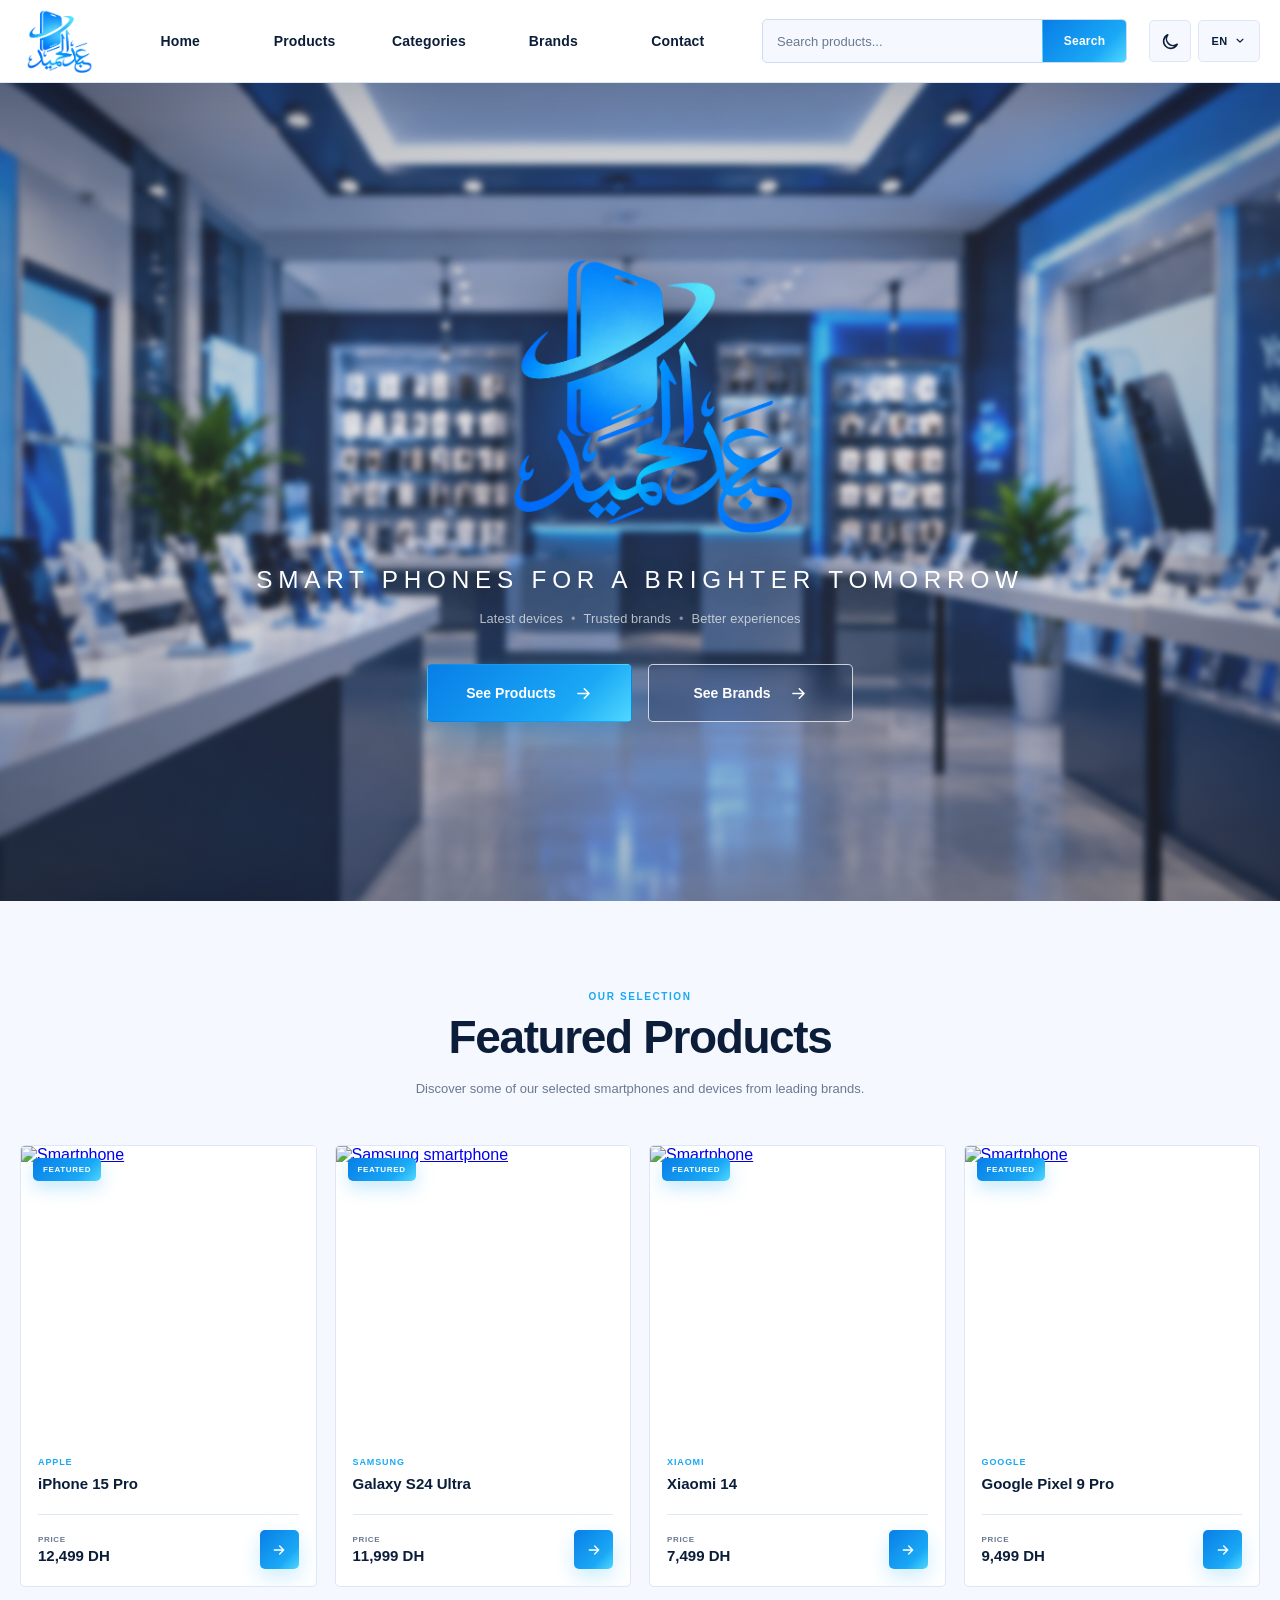
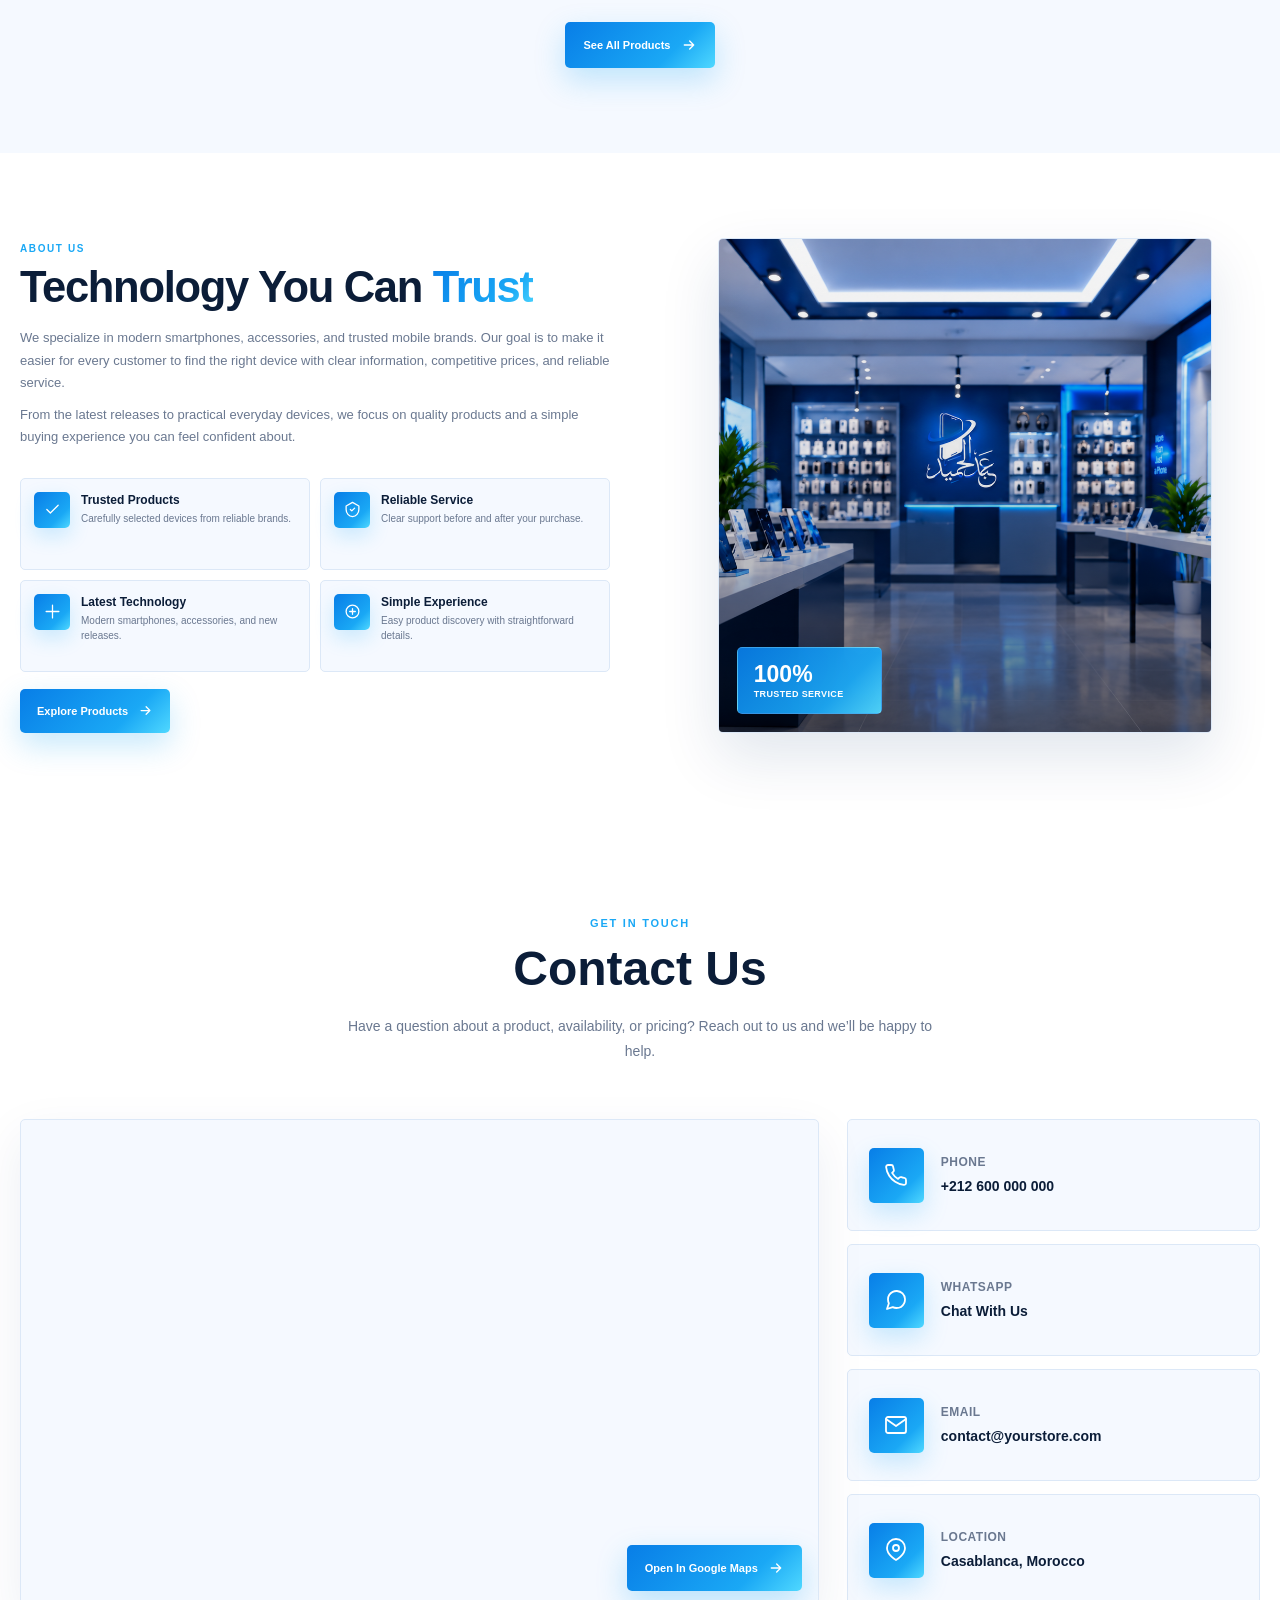
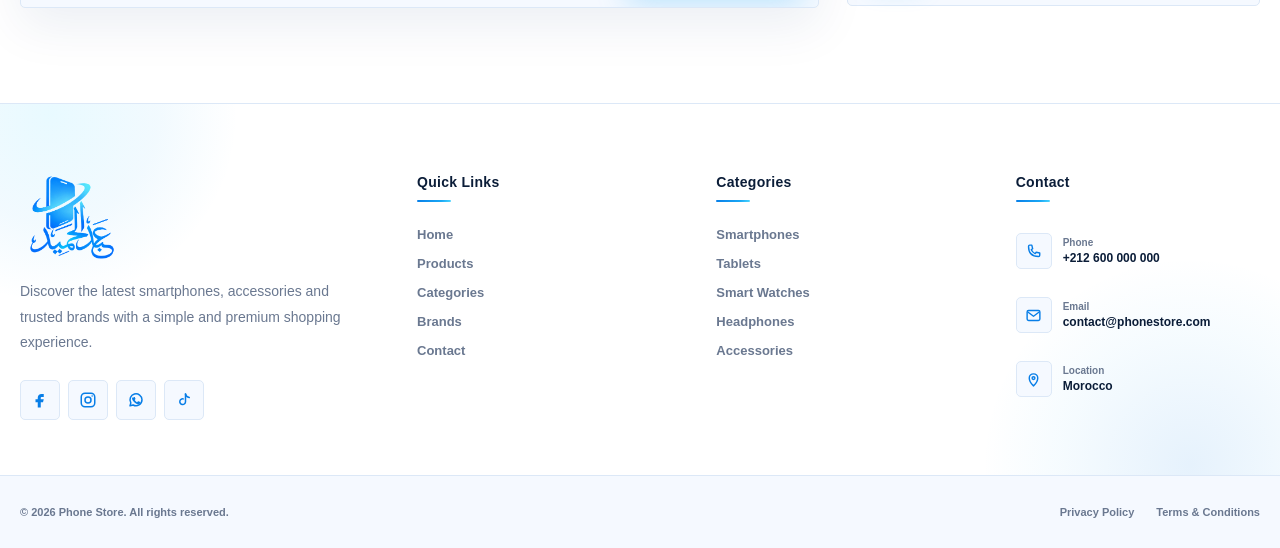
==== commit 03e3a1ab: "creating : featured products section" ====
--- a/hamid-phones/index.html
+++ b/hamid-phones/index.html
@@ -374,6 +374,251 @@
             <p class="sections-eyebrow">We'd love to hear from you</p>
             <h2 class="sections-title">Contact Us</h2>
         </section> -->
+
+        <!-- #region FEATURED PRODUCTS -->
+
+        <section class="featured-products" id="products">
+
+            <div class="featured-products__container">
+
+                <!-- HEADER -->
+                <div class="featured-products__header">
+
+                    <span class="featured-products__eyebrow">
+                        Our Selection
+                    </span>
+
+                    <h2>Featured Products</h2>
+
+                    <p>
+                        Discover some of our selected smartphones and devices
+                        from leading brands.
+                    </p>
+
+                </div>
+
+
+                <!-- PRODUCTS GRID -->
+                <div class="featured-products__grid">
+
+
+                    <!-- PRODUCT 1 -->
+                    <article class="product-card">
+
+                        <a href="single/index.html" class="product-card__image">
+
+                            <span class="product-card__badge">
+                                Featured
+                            </span>
+
+                            <img src="https://images.unsplash.com/photo-1592750475338-74b7b21085ab?auto=format&fit=crop&w=700&q=85"
+                                alt="Smartphone" loading="lazy">
+
+                        </a>
+
+
+                        <div class="product-card__content">
+
+                            <span class="product-card__category">
+                                Apple
+                            </span>
+
+                            <h3>
+                                <a href="single/index.html">
+                                    iPhone 15 Pro
+                                </a>
+                            </h3>
+
+                            <div class="product-card__bottom">
+
+                                <div class="product-card__price">
+                                    <span>Price</span>
+                                    <strong>12,499 DH</strong>
+                                </div>
+
+                                <a href="single/index.html" class="product-card__button"
+                                    aria-label="View iPhone 15 Pro">
+                                    <svg viewBox="0 0 24 24" fill="none" stroke="currentColor">
+                                        <path stroke-linecap="round" stroke-linejoin="round" stroke-width="2"
+                                            d="M5 12h14M13 6l6 6-6 6" />
+                                    </svg>
+                                </a>
+
+                            </div>
+
+                        </div>
+
+                    </article>
+
+
+                    <!-- PRODUCT 2 -->
+                    <article class="product-card">
+
+                        <a href="single/index.html" class="product-card__image">
+
+                            <span class="product-card__badge">
+                                Featured
+                            </span>
+
+                            <img src="https://images.unsplash.com/photo-1610945265064-0e34e5519bbf?auto=format&fit=crop&w=700&q=85"
+                                alt="Samsung smartphone" loading="lazy">
+
+                        </a>
+
+
+                        <div class="product-card__content">
+
+                            <span class="product-card__category">
+                                Samsung
+                            </span>
+
+                            <h3>
+                                <a href="single/index.html">
+                                    Galaxy S24 Ultra
+                                </a>
+                            </h3>
+
+                            <div class="product-card__bottom">
+
+                                <div class="product-card__price">
+                                    <span>Price</span>
+                                    <strong>11,999 DH</strong>
+                                </div>
+
+                                <a href="single/index.html" class="product-card__button"
+                                    aria-label="View Galaxy S24 Ultra">
+                                    <svg viewBox="0 0 24 24" fill="none" stroke="currentColor">
+                                        <path stroke-linecap="round" stroke-linejoin="round" stroke-width="2"
+                                            d="M5 12h14M13 6l6 6-6 6" />
+                                    </svg>
+                                </a>
+
+                            </div>
+
+                        </div>
+
+                    </article>
+
+
+                    <!-- PRODUCT 3 -->
+                    <article class="product-card">
+
+                        <a href="single/index.html" class="product-card__image">
+
+                            <span class="product-card__badge">
+                                Featured
+                            </span>
+
+                            <img src="https://images.unsplash.com/photo-1598327105666-5b89351aff97?auto=format&fit=crop&w=700&q=85"
+                                alt="Smartphone" loading="lazy">
+
+                        </a>
+
+
+                        <div class="product-card__content">
+
+                            <span class="product-card__category">
+                                Xiaomi
+                            </span>
+
+                            <h3>
+                                <a href="single/index.html">
+                                    Xiaomi 14
+                                </a>
+                            </h3>
+
+                            <div class="product-card__bottom">
+
+                                <div class="product-card__price">
+                                    <span>Price</span>
+                                    <strong>7,499 DH</strong>
+                                </div>
+
+                                <a href="single/index.html" class="product-card__button" aria-label="View Xiaomi 14">
+                                    <svg viewBox="0 0 24 24" fill="none" stroke="currentColor">
+                                        <path stroke-linecap="round" stroke-linejoin="round" stroke-width="2"
+                                            d="M5 12h14M13 6l6 6-6 6" />
+                                    </svg>
+                                </a>
+
+                            </div>
+
+                        </div>
+
+                    </article>
+
+
+                    <!-- PRODUCT 4 -->
+                    <article class="product-card">
+
+                        <a href="single/index.html" class="product-card__image">
+
+                            <span class="product-card__badge">
+                                Featured
+                            </span>
+
+                            <img src="https://images.unsplash.com/photo-1592899677977-9c10ca588bbd?auto=format&fit=crop&w=700&q=85"
+                                alt="Smartphone" loading="lazy">
+
+                        </a>
+
+
+                        <div class="product-card__content">
+
+                            <span class="product-card__category">
+                                Google
+                            </span>
+
+                            <h3>
+                                <a href="single/index.html">
+                                    Google Pixel 9 Pro
+                                </a>
+                            </h3>
+
+                            <div class="product-card__bottom">
+
+                                <div class="product-card__price">
+                                    <span>Price</span>
+                                    <strong>9,499 DH</strong>
+                                </div>
+
+                                <a href="single/index.html" class="product-card__button"
+                                    aria-label="View Google Pixel 9 Pro">
+                                    <svg viewBox="0 0 24 24" fill="none" stroke="currentColor">
+                                        <path stroke-linecap="round" stroke-linejoin="round" stroke-width="2"
+                                            d="M5 12h14M13 6l6 6-6 6" />
+                                    </svg>
+                                </a>
+
+                            </div>
+
+                        </div>
+
+                    </article>
+
+                </div>
+
+
+                <!-- VIEW ALL -->
+                <div class="featured-products__footer">
+
+                    <a href="products-listing/index.html" class="featured-products__button">
+                        See All Products
+
+                        <svg viewBox="0 0 24 24" fill="none" stroke="currentColor">
+                            <path stroke-linecap="round" stroke-linejoin="round" stroke-width="2"
+                                d="M5 12h14M13 6l6 6-6 6" />
+                        </svg>
+
+                    </a>
+
+                </div>
+
+            </div>
+
+        </section>
+
+        <!-- #endregion -->
 
         <section class="about-section" id="about">
             <div class="about-container">
--- a/hamid-phones/css/style.css
+++ b/hamid-phones/css/style.css
@@ -1643,37 +1643,35 @@
 
 /* #endregion */
 
-/* #region ABOUT */
+/* #region FEATURED PRODUCTS */
 
 
 /* =========================================================
    VARIABLES
 ========================================================= */
 
-.about-section {
-    --about-blue-dark: #087ee7;
-    --about-blue: #1aa8f5;
-    --about-blue-light: #4fd8ff;
-
-    --about-gradient:
-        linear-gradient(
-            135deg,
+.featured-products {
+    --featured-blue-dark: #087ee7;
+    --featured-blue: #1aa8f5;
+    --featured-blue-light: #4fd8ff;
+
+    --featured-gradient:
+        linear-gradient(135deg,
             #087ee7 0%,
             #1aa8f5 70%,
-            #4fd8ff 100%
-        );
-
-    --about-text: #0b1d38;
-    --about-muted: #6a7890;
-
-    --about-bg: #ffffff;
-    --about-soft: #f5f9ff;
-
-    --about-border: #dce8f7;
-
-    --about-radius: 5px;
-
-    --about-transition: 0.22s ease;
+            #4fd8ff 100%);
+
+    --featured-text: #0b1d38;
+    --featured-muted: #6a7890;
+
+    --featured-bg: #ffffff;
+    --featured-soft: #f5f9ff;
+
+    --featured-border: #dce8f7;
+
+    --featured-radius: 5px;
+
+    --featured-transition: 0.22s ease;
 }
 
 
@@ -1681,7 +1679,7 @@
    SECTION
 ========================================================= */
 
-.about-section {
+.featured-products {
     width: 100%;
 
     padding: 85px 0;
@@ -1692,6 +1690,613 @@
         Arial,
         sans-serif;
 
+    background: var(--featured-soft);
+}
+
+.featured-products__container {
+    width: min(100% - 40px, 1400px);
+
+    margin: 0 auto;
+}
+
+
+/* =========================================================
+   HEADER
+========================================================= */
+
+.featured-products__header {
+    max-width: 650px;
+
+    margin: 0 auto 45px;
+
+    text-align: center;
+}
+
+.featured-products__eyebrow {
+    display: inline-block;
+
+    margin-bottom: 10px;
+
+    color: var(--featured-blue);
+
+    font-size: 10px;
+    font-weight: 800;
+
+    letter-spacing: 0.16em;
+
+    text-transform: uppercase;
+}
+
+.featured-products__header h2 {
+    margin: 0;
+
+    color: var(--featured-text);
+
+    font-size:
+        clamp(30px, 4vw, 46px);
+
+    font-weight: 850;
+
+    line-height: 1.1;
+
+    letter-spacing: -0.03em;
+}
+
+.featured-products__header p {
+    max-width: 570px;
+
+    margin: 15px auto 0;
+
+    color: var(--featured-muted);
+
+    font-size: 13px;
+
+    line-height: 1.7;
+}
+
+
+/* =========================================================
+   GRID
+========================================================= */
+
+.featured-products__grid {
+    display: grid;
+
+    grid-template-columns:
+        repeat(4, minmax(0, 1fr));
+
+    gap: 18px;
+}
+
+
+/* =========================================================
+   PRODUCT CARD
+========================================================= */
+
+.product-card {
+    min-width: 0;
+
+    overflow: hidden;
+
+    background: var(--featured-bg);
+
+    border:
+        1px solid var(--featured-border);
+
+    border-radius:
+        var(--featured-radius);
+
+    transition:
+        transform var(--featured-transition),
+        border-color var(--featured-transition),
+        box-shadow var(--featured-transition);
+}
+
+.product-card:hover {
+    transform: translateY(-5px);
+
+    border-color:
+        rgba(26, 168, 245, 0.45);
+
+    box-shadow:
+        0 20px 45px rgba(7, 50, 110, 0.11);
+}
+
+
+/* =========================================================
+   IMAGE
+========================================================= */
+
+.product-card__image {
+    position: relative;
+
+    width: 100%;
+
+    aspect-ratio: 1 / 1;
+
+    display: block;
+
+    overflow: hidden;
+
+    background: #ffffff;
+}
+
+.product-card__image img {
+    width: 100%;
+    height: 100%;
+
+    display: block;
+
+    object-fit: cover;
+
+    transition:
+        transform 0.45s ease;
+}
+
+.product-card:hover .product-card__image img {
+    transform: scale(1.04);
+}
+
+
+/* =========================================================
+   BADGE
+========================================================= */
+
+.product-card__badge {
+    position: absolute;
+
+    z-index: 2;
+
+    top: 12px;
+    left: 12px;
+
+    padding: 7px 10px;
+
+    color: #ffffff;
+
+    background:
+        var(--featured-gradient);
+
+    border-radius:
+        var(--featured-radius);
+
+    font-size: 8px;
+    font-weight: 800;
+
+    letter-spacing: 0.08em;
+
+    text-transform: uppercase;
+
+    box-shadow:
+        0 7px 18px rgba(26, 168, 245, 0.25);
+}
+
+
+/* =========================================================
+   CARD CONTENT
+========================================================= */
+
+.product-card__content {
+    padding: 17px;
+}
+
+.product-card__category {
+    display: block;
+
+    margin-bottom: 7px;
+
+    color: var(--featured-blue);
+
+    font-size: 9px;
+    font-weight: 800;
+
+    letter-spacing: 0.1em;
+
+    text-transform: uppercase;
+}
+
+.product-card h3 {
+    margin: 0;
+
+    font-size: 15px;
+
+    line-height: 1.35;
+}
+
+.product-card h3 a {
+    color: var(--featured-text);
+
+    text-decoration: none;
+
+    transition:
+        color var(--featured-transition);
+}
+
+.product-card h3 a:hover {
+    color: var(--featured-blue);
+}
+
+
+/* =========================================================
+   BOTTOM
+========================================================= */
+
+.product-card__bottom {
+    margin-top: 20px;
+
+    padding-top: 15px;
+
+    display: flex;
+
+    align-items: center;
+    justify-content: space-between;
+
+    gap: 15px;
+
+    border-top:
+        1px solid var(--featured-border);
+}
+
+
+/* =========================================================
+   PRICE
+========================================================= */
+
+.product-card__price {
+    min-width: 0;
+
+    display: flex;
+    flex-direction: column;
+
+    gap: 3px;
+}
+
+.product-card__price span {
+    color: var(--featured-muted);
+
+    font-size: 8px;
+    font-weight: 700;
+
+    letter-spacing: 0.08em;
+
+    text-transform: uppercase;
+}
+
+.product-card__price strong {
+    color: var(--featured-text);
+
+    font-size: 15px;
+    font-weight: 850;
+
+    white-space: nowrap;
+}
+
+
+/* =========================================================
+   CARD BUTTON
+========================================================= */
+
+.product-card__button {
+    width: 39px;
+    height: 39px;
+
+    flex: 0 0 auto;
+
+    display: flex;
+
+    align-items: center;
+    justify-content: center;
+
+    color: #ffffff;
+
+    background:
+        var(--featured-gradient);
+
+    border-radius:
+        var(--featured-radius);
+
+    text-decoration: none;
+
+    box-shadow:
+        0 8px 20px rgba(26, 168, 245, 0.22);
+
+    transition:
+        transform var(--featured-transition),
+        box-shadow var(--featured-transition);
+}
+
+.product-card__button svg {
+    width: 16px;
+    height: 16px;
+
+    transition:
+        transform var(--featured-transition);
+}
+
+.product-card__button:hover {
+    transform: translateY(-2px);
+
+    box-shadow:
+        0 12px 25px rgba(26, 168, 245, 0.35);
+}
+
+.product-card__button:hover svg {
+    transform: translateX(3px);
+}
+
+
+/* =========================================================
+   SECTION BUTTON
+========================================================= */
+
+.featured-products__footer {
+    margin-top: 35px;
+
+    display: flex;
+
+    justify-content: center;
+}
+
+.featured-products__button {
+    min-height: 46px;
+
+    display: inline-flex;
+
+    align-items: center;
+    justify-content: center;
+
+    gap: 10px;
+
+    padding: 0 18px;
+
+    color: #ffffff;
+
+    background:
+        var(--featured-gradient);
+
+    border-radius:
+        var(--featured-radius);
+
+    font-size: 11px;
+    font-weight: 750;
+
+    text-decoration: none;
+
+    box-shadow:
+        0 12px 30px rgba(26, 168, 245, 0.25);
+
+    transition:
+        transform var(--featured-transition),
+        filter var(--featured-transition),
+        box-shadow var(--featured-transition);
+}
+
+.featured-products__button svg {
+    width: 16px;
+    height: 16px;
+
+    transition:
+        transform var(--featured-transition);
+}
+
+.featured-products__button:hover {
+    transform: translateY(-3px);
+
+    filter: brightness(1.06);
+
+    box-shadow:
+        0 17px 38px rgba(26, 168, 245, 0.36);
+}
+
+.featured-products__button:hover svg {
+    transform: translateX(4px);
+}
+
+
+/* =========================================================
+   DARK MODE
+========================================================= */
+
+html[data-theme="dark"] .featured-products {
+    --featured-text: #f3f7ff;
+    --featured-muted: #93a4be;
+
+    --featured-bg: #08101c;
+    --featured-soft: #050a12;
+
+    --featured-border: #172943;
+}
+
+html[data-theme="dark"] .product-card__image {
+    background: #08101c;
+}
+
+
+/* =========================================================
+   TABLET
+========================================================= */
+
+@media (max-width: 1000px) {
+
+    .featured-products__grid {
+        grid-template-columns:
+            repeat(2, minmax(0, 1fr));
+
+        gap: 15px;
+    }
+}
+
+
+/* =========================================================
+   MOBILE
+========================================================= */
+
+@media (max-width: 600px) {
+
+    .featured-products {
+        padding: 55px 0;
+    }
+
+    .featured-products__container {
+        width: calc(100% - 24px);
+    }
+
+    .featured-products__header {
+        margin-bottom: 30px;
+    }
+
+    .featured-products__header h2 {
+        font-size: 29px;
+    }
+
+    .featured-products__header p {
+        font-size: 11px;
+    }
+
+    .featured-products__grid {
+        grid-template-columns:
+            repeat(2, minmax(0, 1fr));
+
+        gap: 9px;
+    }
+
+    .product-card__content {
+        padding: 11px;
+    }
+
+    .product-card__category {
+        margin-bottom: 5px;
+
+        font-size: 7px;
+    }
+
+    .product-card h3 {
+        font-size: 11px;
+    }
+
+    .product-card__bottom {
+        margin-top: 12px;
+
+        padding-top: 10px;
+
+        gap: 6px;
+    }
+
+    .product-card__price span {
+        font-size: 7px;
+    }
+
+    .product-card__price strong {
+        font-size: 11px;
+    }
+
+    .product-card__button {
+        width: 31px;
+        height: 31px;
+    }
+
+    .product-card__button svg {
+        width: 13px;
+        height: 13px;
+    }
+
+    .product-card__badge {
+        top: 7px;
+        left: 7px;
+
+        padding: 5px 7px;
+
+        font-size: 6px;
+    }
+
+    .featured-products__footer {
+        margin-top: 25px;
+    }
+}
+
+
+/* =========================================================
+   VERY SMALL
+========================================================= */
+
+@media (max-width: 360px) {
+
+    .featured-products__container {
+        width: calc(100% - 18px);
+    }
+
+    .featured-products__grid {
+        gap: 7px;
+    }
+
+    .product-card__content {
+        padding: 9px;
+    }
+
+    .product-card h3 {
+        font-size: 10px;
+    }
+
+    .product-card__price strong {
+        font-size: 10px;
+    }
+
+    .product-card__button {
+        width: 28px;
+        height: 28px;
+    }
+}
+
+
+/* #endregion */
+
+/* #region ABOUT */
+
+
+/* =========================================================
+   VARIABLES
+========================================================= */
+
+.about-section {
+    --about-blue-dark: #087ee7;
+    --about-blue: #1aa8f5;
+    --about-blue-light: #4fd8ff;
+
+    --about-gradient:
+        linear-gradient(135deg,
+            #087ee7 0%,
+            #1aa8f5 70%,
+            #4fd8ff 100%);
+
+    --about-text: #0b1d38;
+    --about-muted: #6a7890;
+
+    --about-bg: #ffffff;
+    --about-soft: #f5f9ff;
+
+    --about-border: #dce8f7;
+
+    --about-radius: 5px;
+
+    --about-transition: 0.22s ease;
+}
+
+
+/* =========================================================
+   SECTION
+========================================================= */
+
+.about-section {
+    width: 100%;
+
+    padding: 85px 0;
+
+    font-family:
+        Inter,
+        "Segoe UI",
+        Arial,
+        sans-serif;
+
     background: var(--about-bg);
 }
 
@@ -1703,8 +2308,7 @@
     display: grid;
 
     grid-template-columns:
-        minmax(0, 1fr)
-        minmax(0, 1fr);
+        minmax(0, 1fr) minmax(0, 1fr);
 
     gap: 60px;
 
@@ -1928,12 +2532,10 @@
     inset: 0;
 
     background:
-        linear-gradient(
-            180deg,
+        linear-gradient(180deg,
             rgba(0, 0, 0, 0.03) 0%,
             rgba(0, 0, 0, 0.10) 50%,
-            rgba(0, 0, 0, 0.50) 100%
-        );
+            rgba(0, 0, 0, 0.50) 100%);
 
     pointer-events: none;
 }
@@ -1961,12 +2563,10 @@
     color: #ffffff;
 
     background:
-        linear-gradient(
-            135deg,
+        linear-gradient(135deg,
             rgba(8, 126, 231, 0.94),
             rgba(26, 168, 245, 0.94) 70%,
-            rgba(79, 216, 255, 0.94)
-        );
+            rgba(79, 216, 255, 0.94));
 
     border: 1px solid rgba(255, 255, 255, 0.18);
 
@@ -2051,8 +2651,7 @@
         rgba(26, 168, 245, 0.40);
 
     box-shadow:
-        0 12px 30px
-        rgba(26, 168, 245, 0.10);
+        0 12px 30px rgba(26, 168, 245, 0.10);
 }
 
 
@@ -2078,8 +2677,7 @@
     border-radius: var(--about-radius);
 
     box-shadow:
-        0 8px 20px
-        rgba(26, 168, 245, 0.20);
+        0 8px 20px rgba(26, 168, 245, 0.20);
 }
 
 .about-feature-icon svg {
@@ -2151,8 +2749,7 @@
     text-decoration: none;
 
     box-shadow:
-        0 12px 30px
-        rgba(26, 168, 245, 0.25);
+        0 12px 30px rgba(26, 168, 245, 0.25);
 
     transition:
         transform var(--about-transition),
@@ -2174,8 +2771,7 @@
     filter: brightness(1.06);
 
     box-shadow:
-        0 17px 38px
-        rgba(26, 168, 245, 0.36);
+        0 17px 38px rgba(26, 168, 245, 0.36);
 }
 
 .about-button:hover svg {
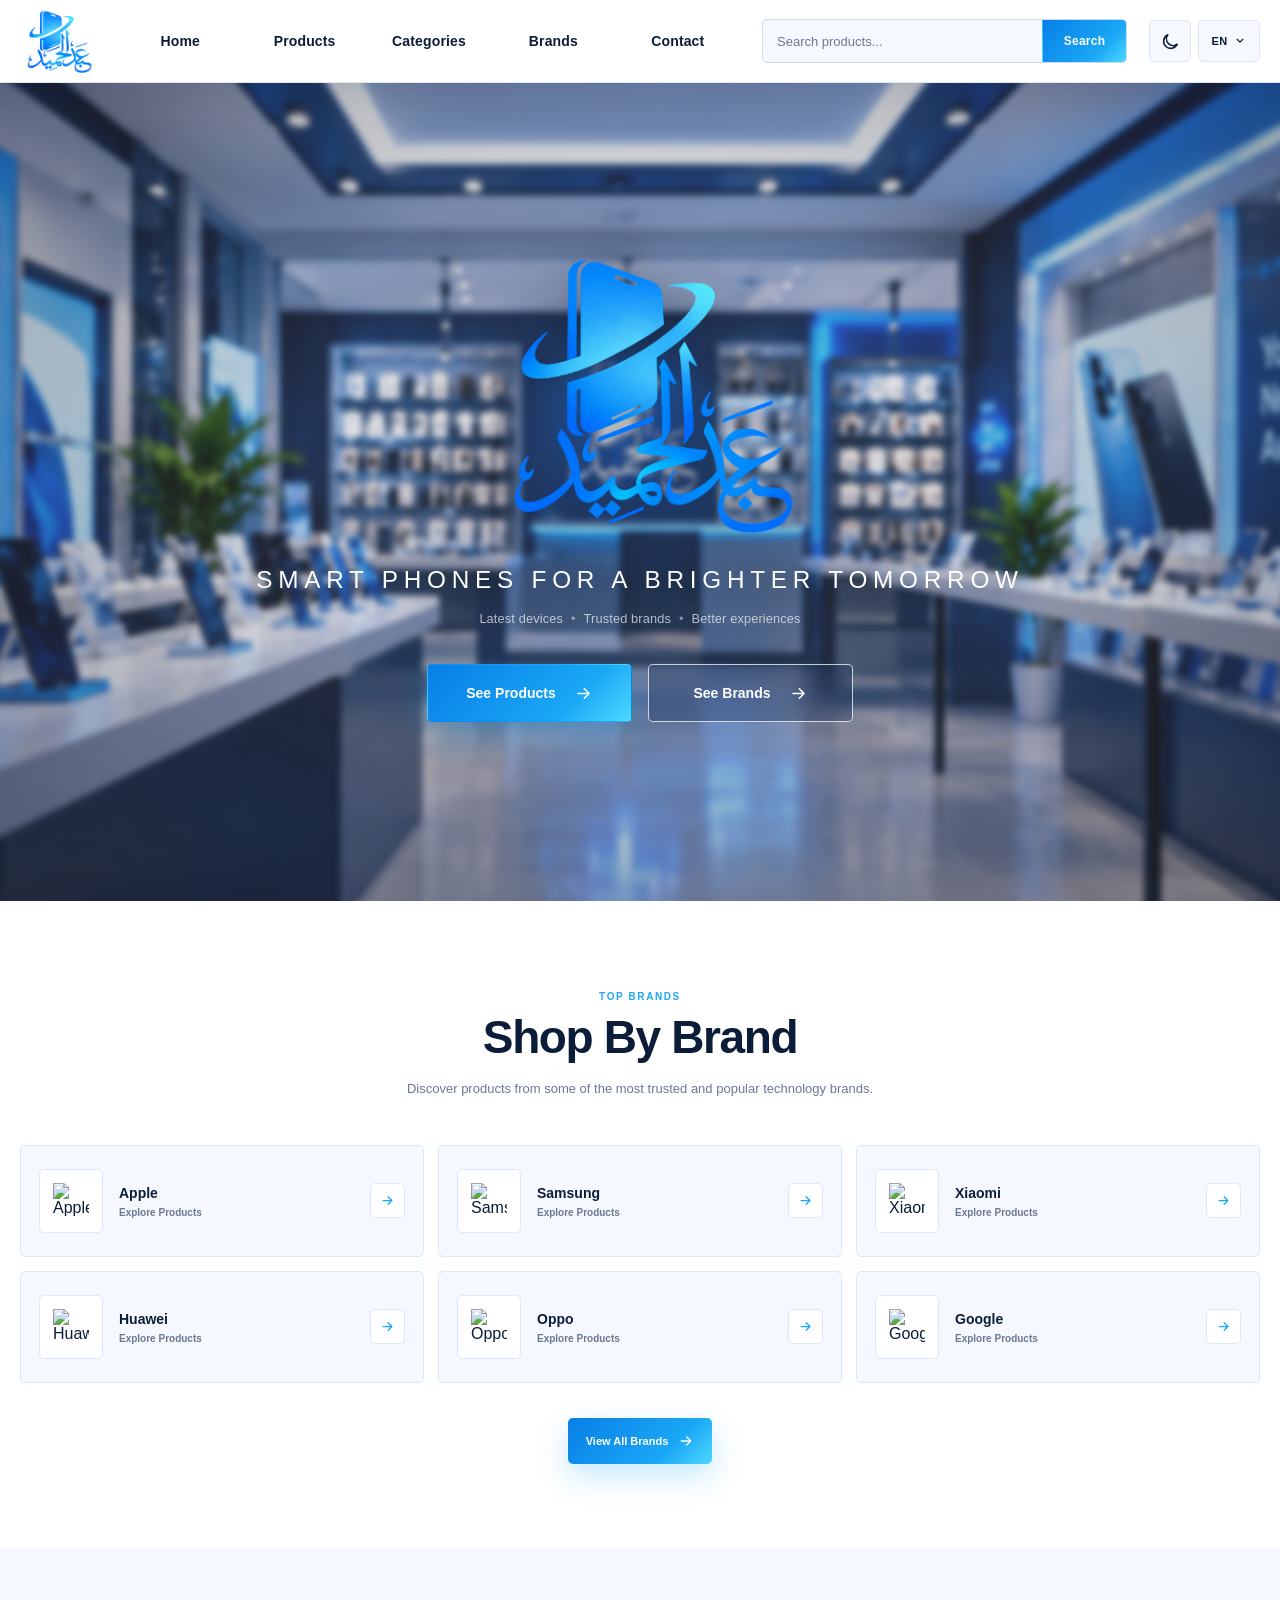
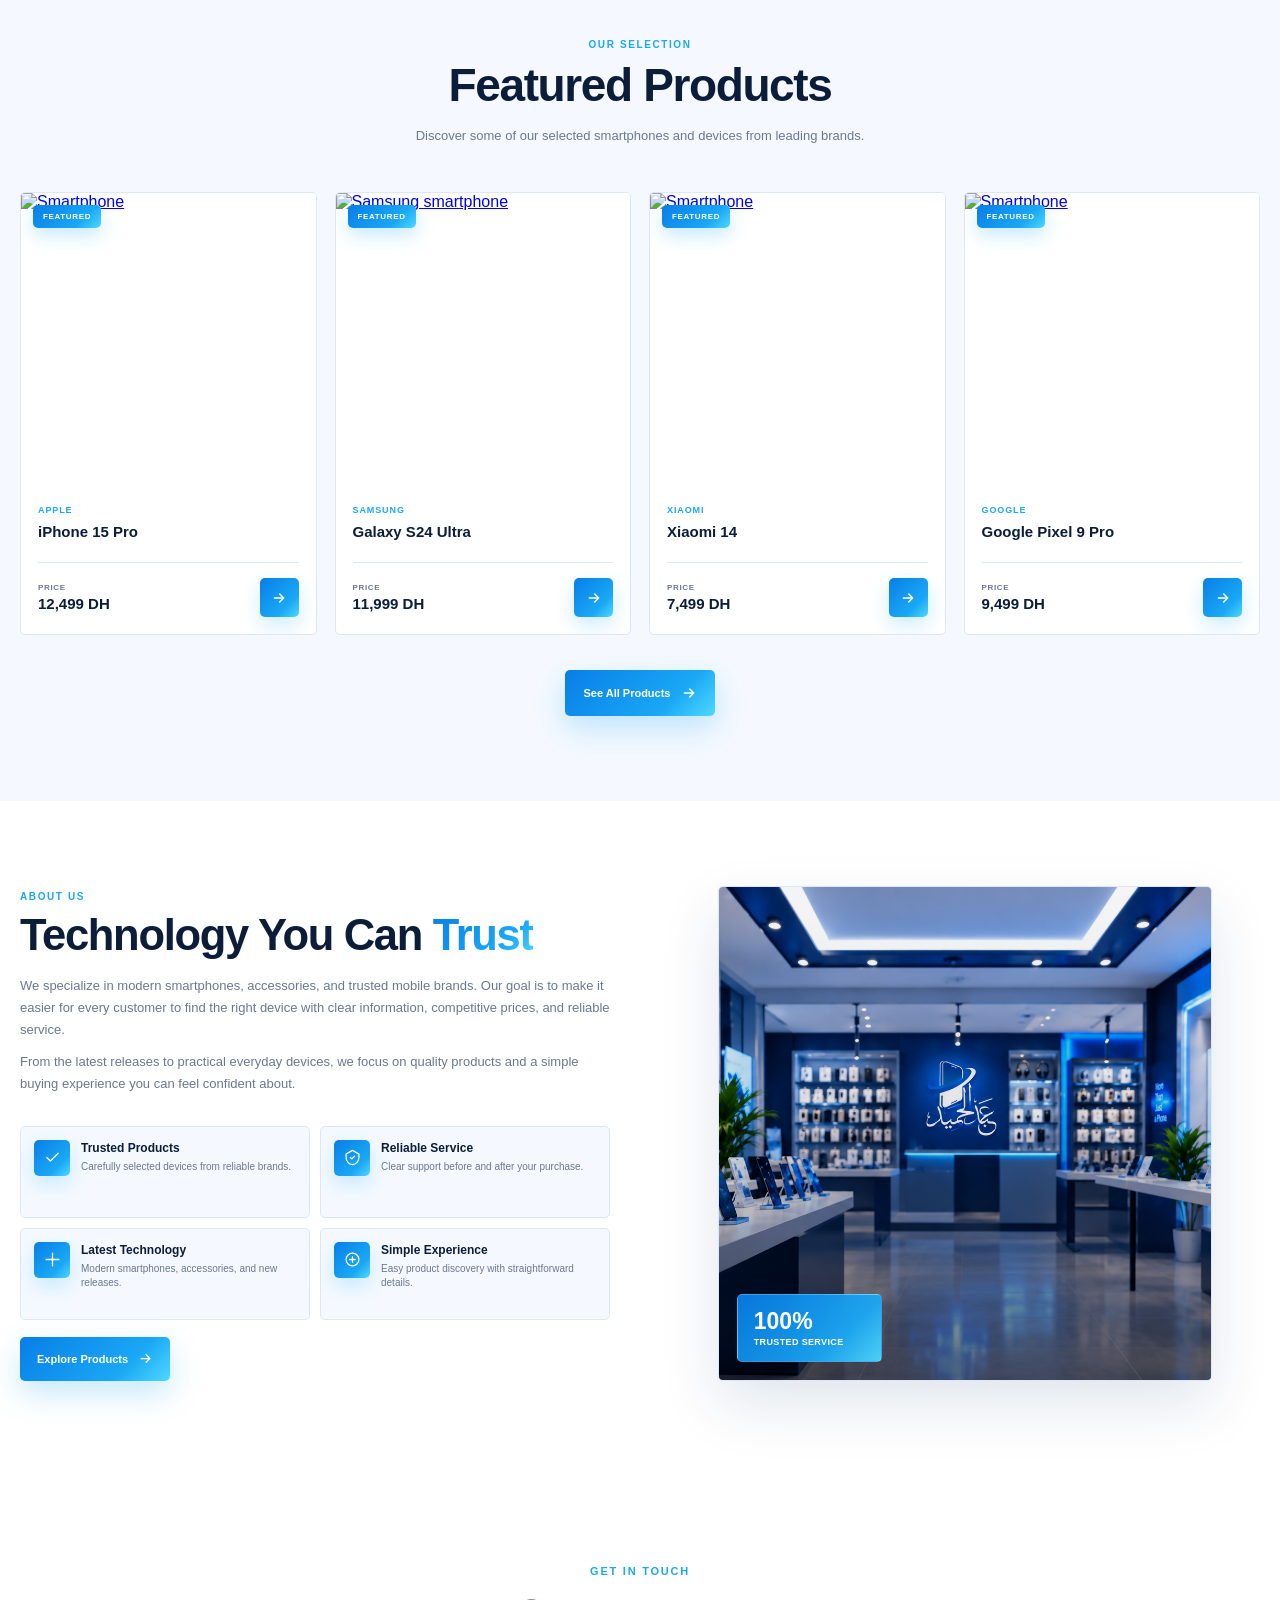
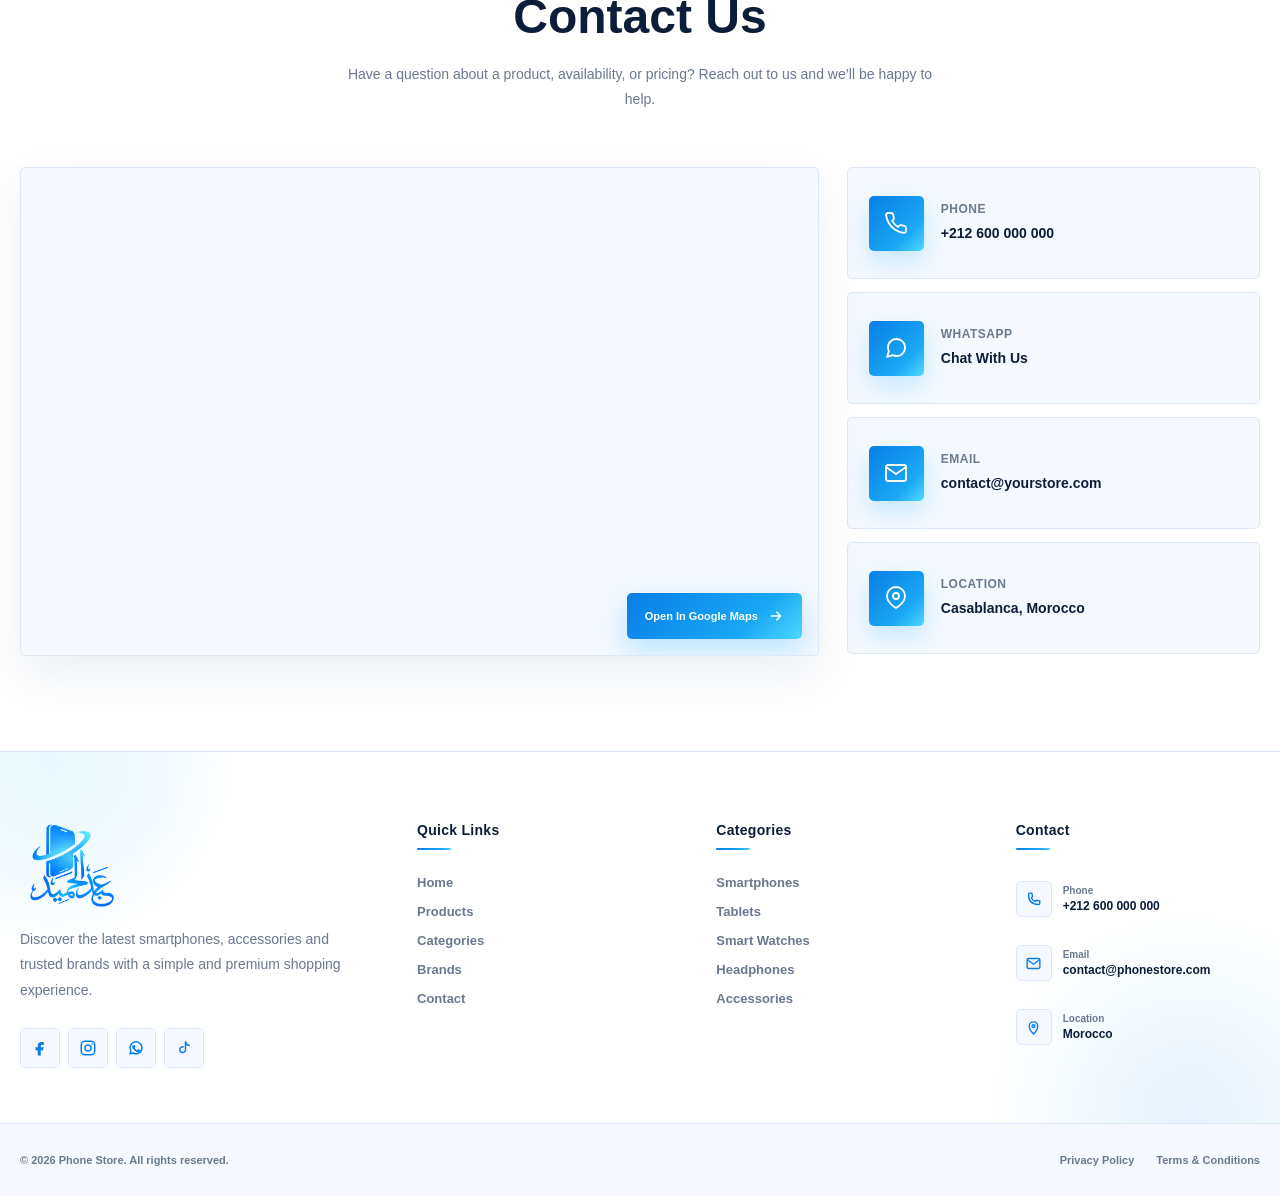
==== commit a5cd9354: "creating : brands section" ====
--- a/hamid-phones/index.html
+++ b/hamid-phones/index.html
@@ -374,6 +374,190 @@
             <p class="sections-eyebrow">We'd love to hear from you</p>
             <h2 class="sections-title">Contact Us</h2>
         </section> -->
+
+        <!-- #region BRANDS -->
+
+        <section class="brands-section" id="brands">
+
+            <div class="brands-container">
+
+                <!-- HEADER -->
+                <div class="brands-header">
+
+                    <span class="brands-eyebrow">
+                        Top Brands
+                    </span>
+
+                    <h2>
+                        Shop By Brand
+                    </h2>
+
+                    <p>
+                        Discover products from some of the most trusted and popular
+                        technology brands.
+                    </p>
+
+                </div>
+
+
+                <!-- BRANDS GRID -->
+                <div class="brands-grid">
+
+
+                    <!-- APPLE -->
+                    <a href="products-listing/index.html" class="brand-card">
+
+                        <div class="brand-card-logo">
+                            <img src="https://cdn.simpleicons.org/apple" alt="Apple" loading="lazy">
+                        </div>
+
+                        <div class="brand-card-content">
+                            <strong>Apple</strong>
+                            <span>Explore Products</span>
+                        </div>
+
+                        <div class="brand-card-arrow">
+                            <svg viewBox="0 0 24 24" fill="none" stroke="currentColor">
+                                <path stroke-linecap="round" stroke-linejoin="round" stroke-width="2"
+                                    d="M5 12h14M13 6l6 6-6 6" />
+                            </svg>
+                        </div>
+
+                    </a>
+
+
+                    <!-- SAMSUNG -->
+                    <a href="products-listing/index.html" class="brand-card">
+
+                        <div class="brand-card-logo">
+                            <img src="https://cdn.simpleicons.org/samsung" alt="Samsung" loading="lazy">
+                        </div>
+
+                        <div class="brand-card-content">
+                            <strong>Samsung</strong>
+                            <span>Explore Products</span>
+                        </div>
+
+                        <div class="brand-card-arrow">
+                            <svg viewBox="0 0 24 24" fill="none" stroke="currentColor">
+                                <path stroke-linecap="round" stroke-linejoin="round" stroke-width="2"
+                                    d="M5 12h14M13 6l6 6-6 6" />
+                            </svg>
+                        </div>
+
+                    </a>
+
+
+                    <!-- XIAOMI -->
+                    <a href="products-listing/index.html" class="brand-card">
+
+                        <div class="brand-card-logo">
+                            <img src="https://cdn.simpleicons.org/xiaomi" alt="Xiaomi" loading="lazy">
+                        </div>
+
+                        <div class="brand-card-content">
+                            <strong>Xiaomi</strong>
+                            <span>Explore Products</span>
+                        </div>
+
+                        <div class="brand-card-arrow">
+                            <svg viewBox="0 0 24 24" fill="none" stroke="currentColor">
+                                <path stroke-linecap="round" stroke-linejoin="round" stroke-width="2"
+                                    d="M5 12h14M13 6l6 6-6 6" />
+                            </svg>
+                        </div>
+
+                    </a>
+
+
+                    <!-- HUAWEI -->
+                    <a href="products-listing/index.html" class="brand-card">
+
+                        <div class="brand-card-logo">
+                            <img src="https://cdn.simpleicons.org/huawei" alt="Huawei" loading="lazy">
+                        </div>
+
+                        <div class="brand-card-content">
+                            <strong>Huawei</strong>
+                            <span>Explore Products</span>
+                        </div>
+
+                        <div class="brand-card-arrow">
+                            <svg viewBox="0 0 24 24" fill="none" stroke="currentColor">
+                                <path stroke-linecap="round" stroke-linejoin="round" stroke-width="2"
+                                    d="M5 12h14M13 6l6 6-6 6" />
+                            </svg>
+                        </div>
+
+                    </a>
+
+
+                    <!-- OPPO -->
+                    <a href="products-listing/index.html" class="brand-card">
+
+                        <div class="brand-card-logo">
+                            <img src="https://cdn.simpleicons.org/oppo" alt="Oppo" loading="lazy">
+                        </div>
+
+                        <div class="brand-card-content">
+                            <strong>Oppo</strong>
+                            <span>Explore Products</span>
+                        </div>
+
+                        <div class="brand-card-arrow">
+                            <svg viewBox="0 0 24 24" fill="none" stroke="currentColor">
+                                <path stroke-linecap="round" stroke-linejoin="round" stroke-width="2"
+                                    d="M5 12h14M13 6l6 6-6 6" />
+                            </svg>
+                        </div>
+
+                    </a>
+
+
+                    <!-- GOOGLE -->
+                    <a href="products-listing/index.html" class="brand-card">
+
+                        <div class="brand-card-logo">
+                            <img src="https://cdn.simpleicons.org/google" alt="Google" loading="lazy">
+                        </div>
+
+                        <div class="brand-card-content">
+                            <strong>Google</strong>
+                            <span>Explore Products</span>
+                        </div>
+
+                        <div class="brand-card-arrow">
+                            <svg viewBox="0 0 24 24" fill="none" stroke="currentColor">
+                                <path stroke-linecap="round" stroke-linejoin="round" stroke-width="2"
+                                    d="M5 12h14M13 6l6 6-6 6" />
+                            </svg>
+                        </div>
+
+                    </a>
+
+                </div>
+
+
+                <!-- VIEW ALL -->
+                <div class="brands-footer">
+
+                    <a href="products-listing/index.html" class="brands-button">
+                        View All Brands
+
+                        <svg viewBox="0 0 24 24" fill="none" stroke="currentColor">
+                            <path stroke-linecap="round" stroke-linejoin="round" stroke-width="2"
+                                d="M5 12h14M13 6l6 6-6 6" />
+                        </svg>
+
+                    </a>
+
+                </div>
+
+            </div>
+
+        </section>
+
+        <!-- #endregion -->
 
         <!-- #region FEATURED PRODUCTS -->
 
--- a/hamid-phones/css/style.css
+++ b/hamid-phones/css/style.css
@@ -1643,6 +1643,578 @@
 
 /* #endregion */
 
+/* #region BRANDS */
+
+
+/* =========================================================
+   VARIABLES
+========================================================= */
+
+.brands-section {
+    --brands-blue-dark: #087ee7;
+    --brands-blue: #1aa8f5;
+    --brands-blue-light: #4fd8ff;
+
+    --brands-gradient:
+        linear-gradient(
+            135deg,
+            #087ee7 0%,
+            #1aa8f5 70%,
+            #4fd8ff 100%
+        );
+
+    --brands-text: #0b1d38;
+    --brands-muted: #6a7890;
+
+    --brands-bg: #ffffff;
+    --brands-soft: #f5f9ff;
+
+    --brands-border: #dce8f7;
+
+    --brands-radius: 5px;
+
+    --brands-transition: 0.22s ease;
+}
+
+
+/* =========================================================
+   SECTION
+========================================================= */
+
+.brands-section {
+    width: 100%;
+
+    padding: 85px 0;
+
+    font-family:
+        Inter,
+        "Segoe UI",
+        Arial,
+        sans-serif;
+
+    background: var(--brands-bg);
+}
+
+.brands-container {
+    width: min(100% - 40px, 1400px);
+
+    margin: 0 auto;
+}
+
+
+/* =========================================================
+   HEADER
+========================================================= */
+
+.brands-header {
+    max-width: 650px;
+
+    margin: 0 auto 45px;
+
+    text-align: center;
+}
+
+.brands-eyebrow {
+    display: inline-block;
+
+    margin-bottom: 10px;
+
+    color: var(--brands-blue);
+
+    font-size: 10px;
+    font-weight: 800;
+
+    letter-spacing: 0.16em;
+
+    text-transform: uppercase;
+}
+
+.brands-header h2 {
+    margin: 0;
+
+    color: var(--brands-text);
+
+    font-size:
+        clamp(30px, 4vw, 46px);
+
+    font-weight: 850;
+
+    line-height: 1.1;
+
+    letter-spacing: -0.03em;
+}
+
+.brands-header p {
+    max-width: 570px;
+
+    margin: 15px auto 0;
+
+    color: var(--brands-muted);
+
+    font-size: 13px;
+
+    line-height: 1.7;
+}
+
+
+/* =========================================================
+   GRID
+========================================================= */
+
+.brands-grid {
+    display: grid;
+
+    grid-template-columns:
+        repeat(3, minmax(0, 1fr));
+
+    gap: 14px;
+}
+
+
+/* =========================================================
+   BRAND CARD
+========================================================= */
+
+.brand-card {
+    min-width: 0;
+
+    min-height: 112px;
+
+    display: flex;
+
+    align-items: center;
+
+    gap: 16px;
+
+    padding: 18px;
+
+    color: var(--brands-text);
+
+    background: var(--brands-soft);
+
+    border:
+        1px solid
+        var(--brands-border);
+
+    border-radius:
+        var(--brands-radius);
+
+    text-decoration: none;
+
+    transition:
+        transform var(--brands-transition),
+        background var(--brands-transition),
+        border-color var(--brands-transition),
+        box-shadow var(--brands-transition);
+}
+
+.brand-card:hover {
+    transform: translateY(-4px);
+
+    background: #ffffff;
+
+    border-color:
+        rgba(26, 168, 245, 0.42);
+
+    box-shadow:
+        0 16px 35px
+        rgba(7, 50, 110, 0.10);
+}
+
+
+/* =========================================================
+   LOGO
+========================================================= */
+
+.brand-card-logo {
+    width: 64px;
+    height: 64px;
+
+    flex: 0 0 auto;
+
+    display: flex;
+
+    align-items: center;
+    justify-content: center;
+
+    padding: 13px;
+
+    background: #ffffff;
+
+    border:
+        1px solid
+        var(--brands-border);
+
+    border-radius:
+        var(--brands-radius);
+
+    transition:
+        transform var(--brands-transition),
+        border-color var(--brands-transition),
+        box-shadow var(--brands-transition);
+}
+
+.brand-card-logo img {
+    width: 100%;
+    height: 100%;
+
+    display: block;
+
+    object-fit: contain;
+}
+
+.brand-card:hover .brand-card-logo {
+    transform: scale(1.04);
+
+    border-color:
+        rgba(26, 168, 245, 0.35);
+
+    box-shadow:
+        0 8px 22px
+        rgba(26, 168, 245, 0.10);
+}
+
+
+/* =========================================================
+   CONTENT
+========================================================= */
+
+.brand-card-content {
+    min-width: 0;
+
+    flex: 1;
+
+    display: flex;
+    flex-direction: column;
+
+    gap: 5px;
+}
+
+.brand-card-content strong {
+    color: var(--brands-text);
+
+    font-size: 14px;
+    font-weight: 800;
+
+    line-height: 1.3;
+}
+
+.brand-card-content span {
+    color: var(--brands-muted);
+
+    font-size: 10px;
+    font-weight: 600;
+}
+
+
+/* =========================================================
+   ARROW
+========================================================= */
+
+.brand-card-arrow {
+    width: 35px;
+    height: 35px;
+
+    flex: 0 0 auto;
+
+    display: flex;
+
+    align-items: center;
+    justify-content: center;
+
+    color: var(--brands-blue);
+
+    background: #ffffff;
+
+    border:
+        1px solid
+        var(--brands-border);
+
+    border-radius:
+        var(--brands-radius);
+
+    transition:
+        color var(--brands-transition),
+        background var(--brands-transition),
+        border-color var(--brands-transition),
+        transform var(--brands-transition);
+}
+
+.brand-card-arrow svg {
+    width: 15px;
+    height: 15px;
+
+    transition:
+        transform var(--brands-transition);
+}
+
+.brand-card:hover .brand-card-arrow {
+    color: #ffffff;
+
+    background:
+        var(--brands-gradient);
+
+    border-color: transparent;
+
+    transform: translateX(2px);
+}
+
+.brand-card:hover .brand-card-arrow svg {
+    transform: translateX(2px);
+}
+
+
+/* =========================================================
+   FOOTER BUTTON
+========================================================= */
+
+.brands-footer {
+    margin-top: 35px;
+
+    display: flex;
+
+    justify-content: center;
+}
+
+.brands-button {
+    min-height: 46px;
+
+    display: inline-flex;
+
+    align-items: center;
+    justify-content: center;
+
+    gap: 10px;
+
+    padding: 0 18px;
+
+    color: #ffffff;
+
+    background:
+        var(--brands-gradient);
+
+    border-radius:
+        var(--brands-radius);
+
+    font-size: 11px;
+    font-weight: 750;
+
+    text-decoration: none;
+
+    box-shadow:
+        0 12px 30px
+        rgba(26, 168, 245, 0.25);
+
+    transition:
+        transform var(--brands-transition),
+        filter var(--brands-transition),
+        box-shadow var(--brands-transition);
+}
+
+.brands-button svg {
+    width: 16px;
+    height: 16px;
+
+    transition:
+        transform var(--brands-transition);
+}
+
+.brands-button:hover {
+    transform: translateY(-3px);
+
+    filter: brightness(1.06);
+
+    box-shadow:
+        0 17px 38px
+        rgba(26, 168, 245, 0.36);
+}
+
+.brands-button:hover svg {
+    transform: translateX(4px);
+}
+
+
+/* =========================================================
+   DARK MODE
+========================================================= */
+
+html[data-theme="dark"] .brands-section {
+    --brands-text: #f3f7ff;
+    --brands-muted: #93a4be;
+
+    --brands-bg: #050a12;
+    --brands-soft: #08101c;
+
+    --brands-border: #172943;
+}
+
+html[data-theme="dark"] .brand-card:hover {
+    background: #0d1727;
+}
+
+html[data-theme="dark"] .brand-card-logo,
+html[data-theme="dark"] .brand-card-arrow {
+    background: #0d1727;
+}
+
+html[data-theme="dark"] .brand-card:hover .brand-card-arrow {
+    background: var(--brands-gradient);
+}
+
+
+/* =========================================================
+   TABLET
+========================================================= */
+
+@media (max-width: 1000px) {
+
+    .brands-grid {
+        grid-template-columns:
+            repeat(2, minmax(0, 1fr));
+    }
+}
+
+
+/* =========================================================
+   MOBILE
+========================================================= */
+
+@media (max-width: 600px) {
+
+    .brands-section {
+        padding: 55px 0;
+    }
+
+    .brands-container {
+        width: calc(100% - 24px);
+    }
+
+    .brands-header {
+        margin-bottom: 30px;
+    }
+
+    .brands-header h2 {
+        font-size: 29px;
+    }
+
+    .brands-header p {
+        font-size: 11px;
+    }
+
+
+    /* 1 BRAND PER ROW */
+
+    .brands-grid {
+        grid-template-columns: 1fr;
+
+        gap: 10px;
+    }
+
+
+    /*
+        Keep the exact same horizontal card appearance:
+        LOGO -> TEXT -> ARROW
+    */
+
+    .brand-card {
+        min-height: 112px;
+
+        flex-direction: row;
+
+        align-items: center;
+
+        gap: 16px;
+
+        padding: 18px;
+    }
+
+    .brand-card-logo {
+        width: 64px;
+        height: 64px;
+
+        padding: 13px;
+    }
+
+    .brand-card-content {
+        width: auto;
+
+        flex: 1;
+    }
+
+    .brand-card-content strong {
+        font-size: 14px;
+    }
+
+    .brand-card-content span {
+        font-size: 10px;
+    }
+
+    .brand-card-arrow {
+        width: 35px;
+        height: 35px;
+
+        margin-top: 0;
+
+        align-self: auto;
+    }
+
+    .brand-card-arrow svg {
+        width: 15px;
+        height: 15px;
+    }
+
+    .brands-footer {
+        margin-top: 25px;
+    }
+}
+
+
+/* =========================================================
+   VERY SMALL
+========================================================= */
+
+@media (max-width: 360px) {
+
+    .brands-container {
+        width: calc(100% - 18px);
+    }
+
+    .brands-grid {
+        gap: 8px;
+    }
+
+    .brand-card {
+        min-height: 100px;
+
+        gap: 12px;
+
+        padding: 14px;
+    }
+
+    .brand-card-logo {
+        width: 56px;
+        height: 56px;
+
+        padding: 11px;
+    }
+
+    .brand-card-content strong {
+        font-size: 13px;
+    }
+
+    .brand-card-content span {
+        font-size: 9px;
+    }
+
+    .brand-card-arrow {
+        width: 32px;
+        height: 32px;
+    }
+}
+
+
+/* #endregion */
+
 /* #region FEATURED PRODUCTS */
 
 
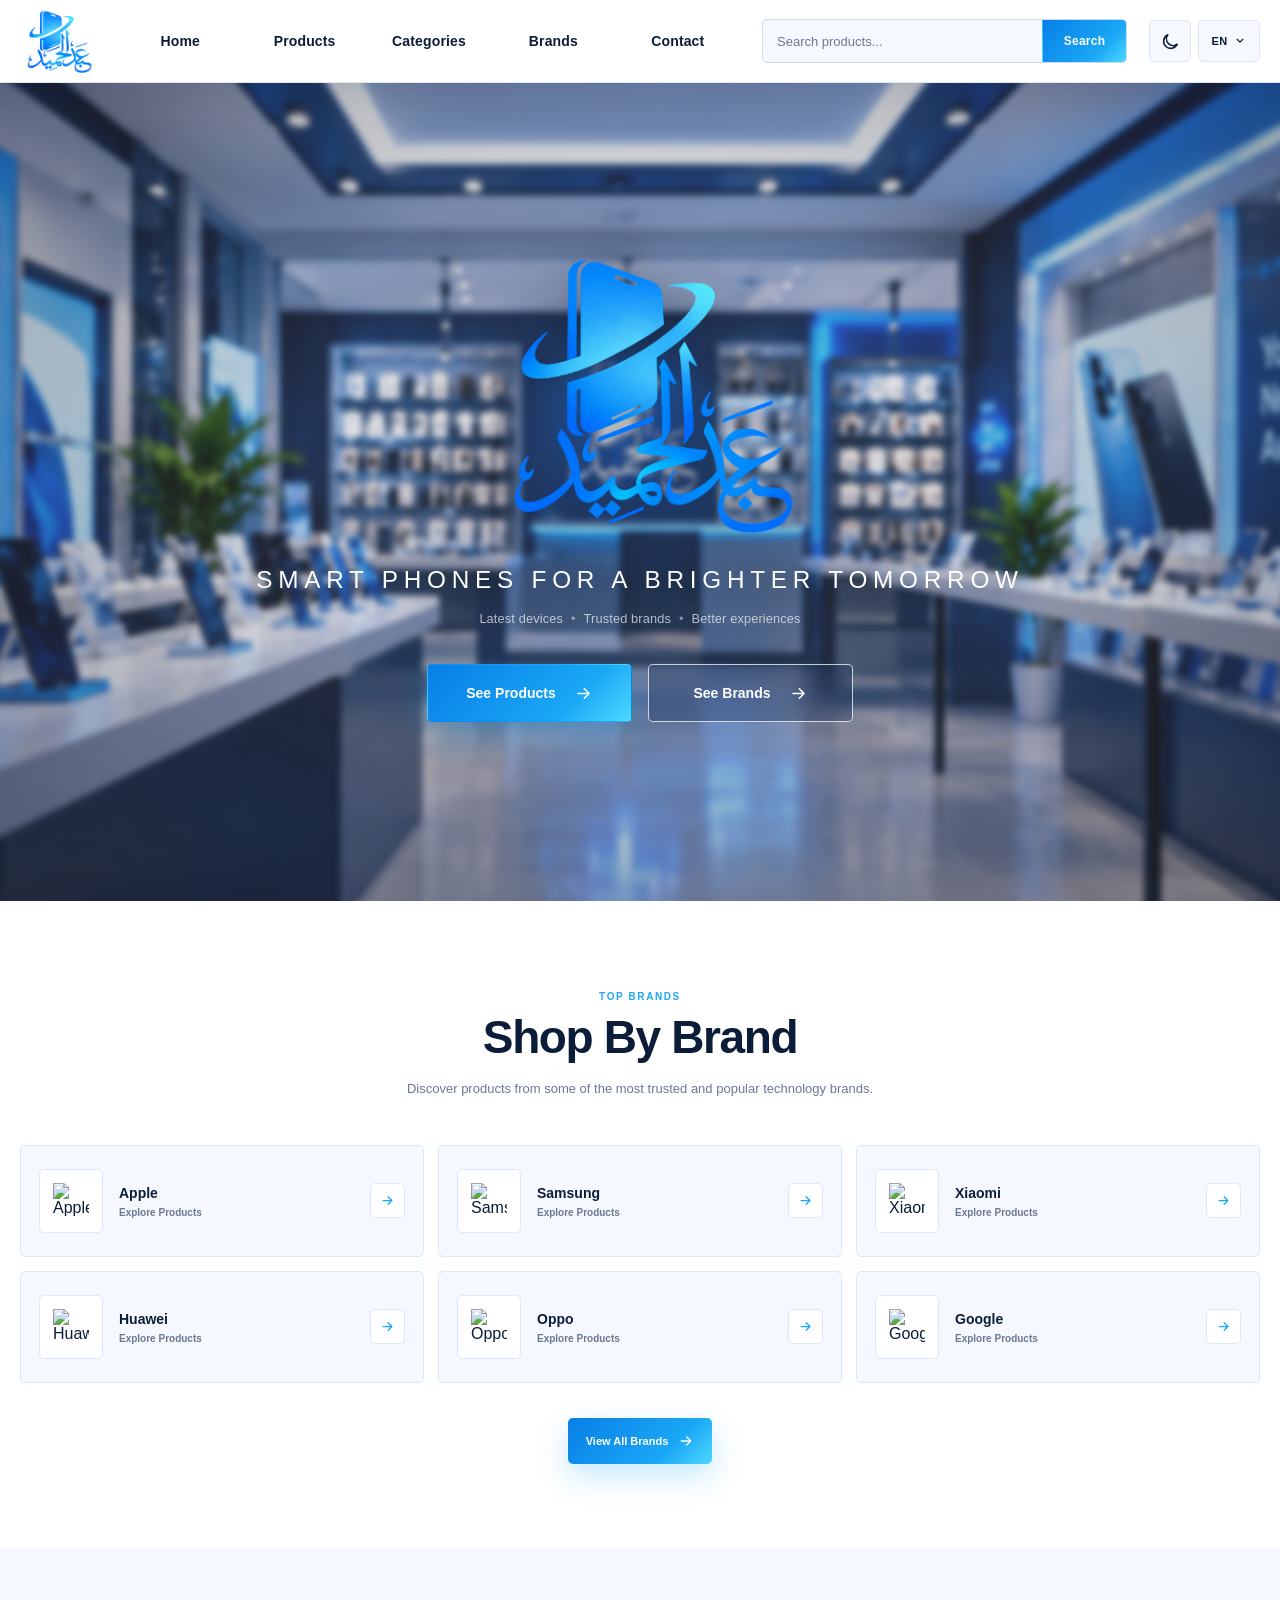
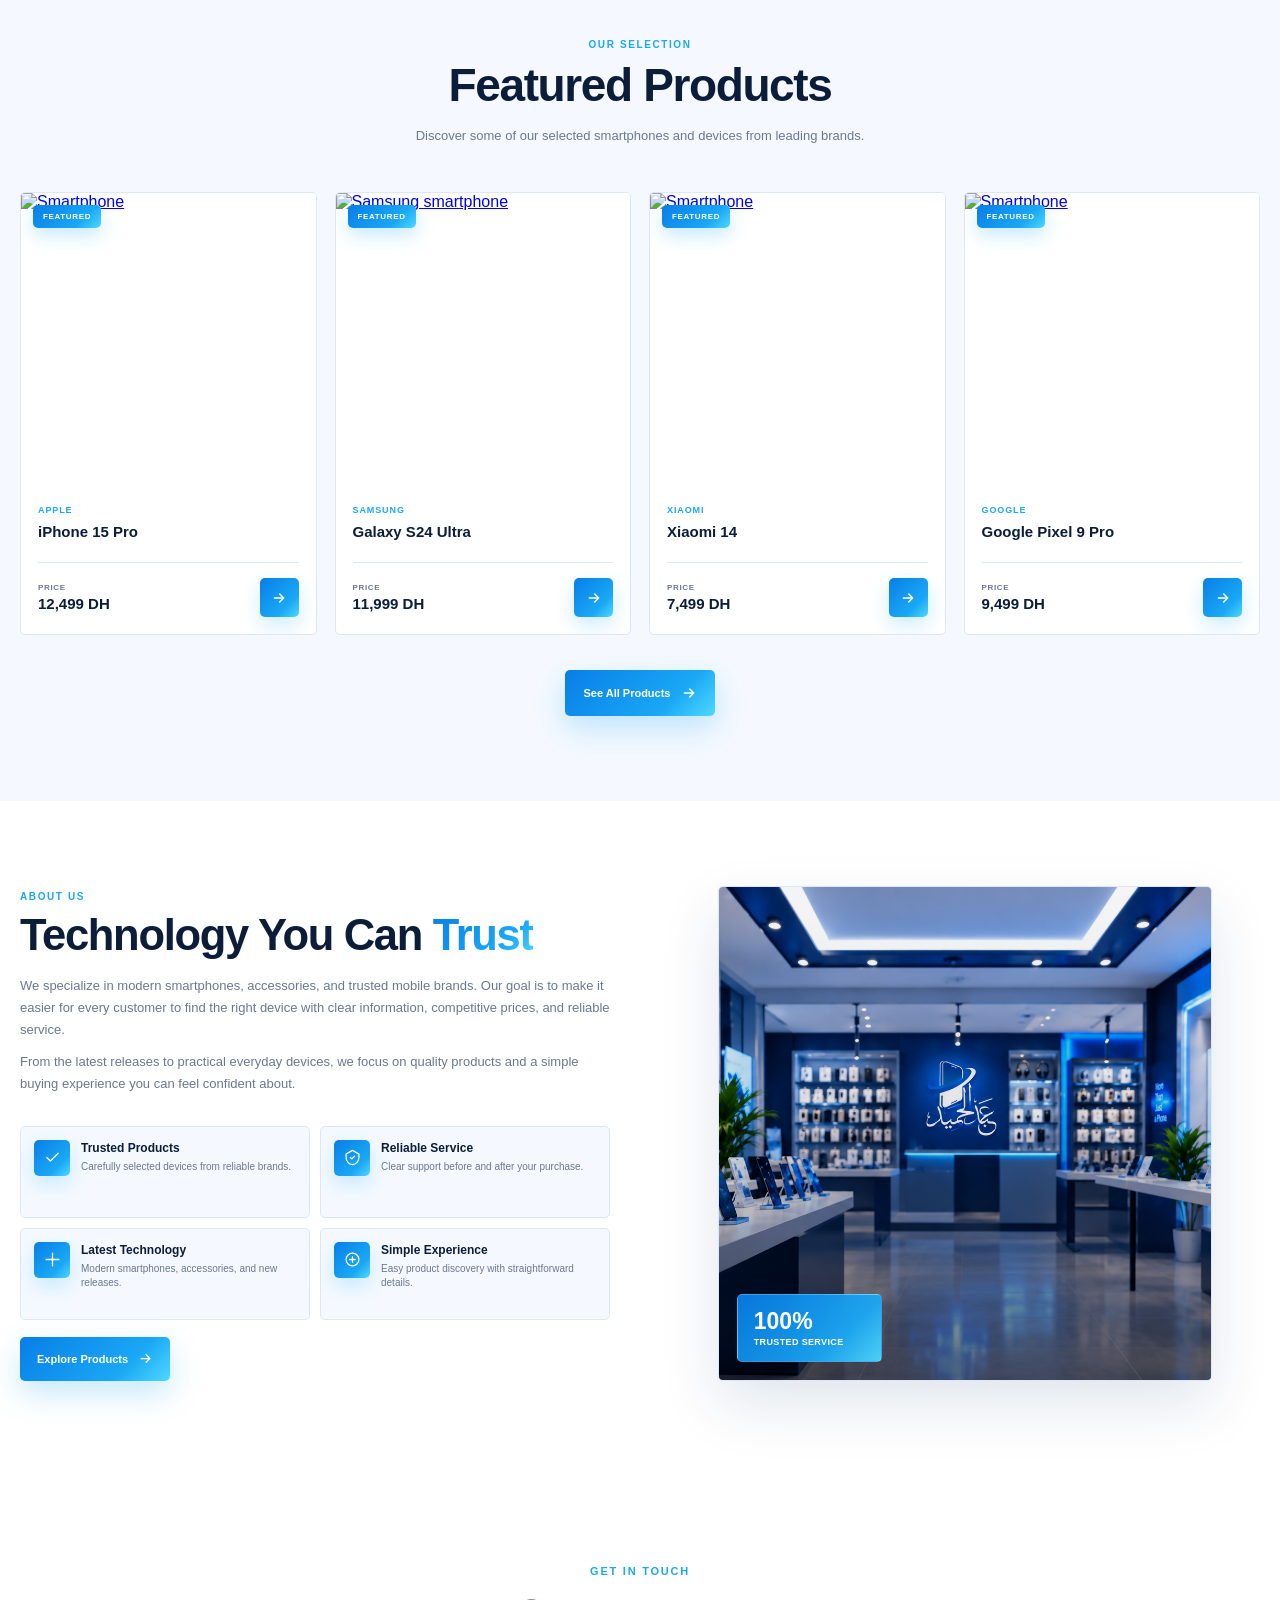
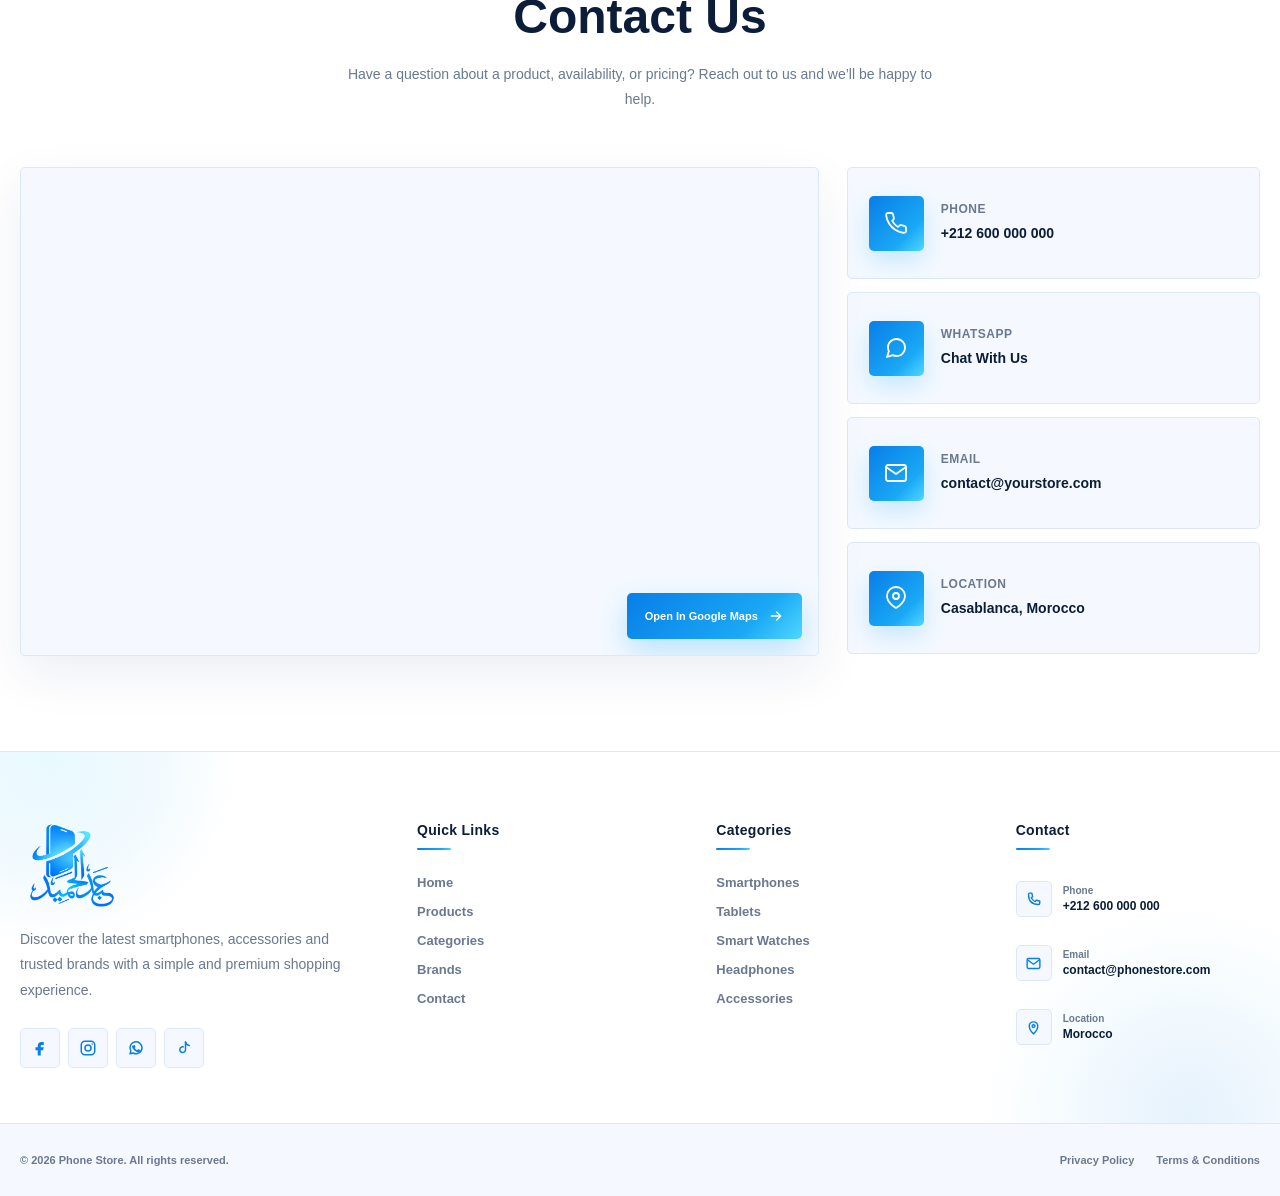
==== commit b4a7f9c5: "Delete: An additional section that was in the form of a comment." ====
--- a/hamid-phones/index.html
+++ b/hamid-phones/index.html
@@ -346,34 +346,6 @@
             </div>
 
         </section>
-
-        <!-- <section class="brands-section section" id="brands">
-            <p class="sections-eyebrow">Discover our partners</p>
-            <h2 class="sections-title">Our Brands</h2>
-        </section>
-
-        <section class="featured-products-section section" id="featured-products">
-            <p class="sections-eyebrow">Explore our collection</p>
-            <h2 class="sections-title">Featured Products</h2>
-            <div class="products-grid">
-                <div class="product-card">
-                    <img src="https://via.placeholder.com/300x200" alt="Product Image">
-                    <h2>Wireless Headphones</h2>
-                    <p>High-quality wireless headphones with noise cancellation and long-lasting battery life.</p>
-                    <span class="price">$99.99</span>
-                </div>
-            </div>
-        </section>
-
-        <section class="about-section section" id="about">
-            <p class="sections-eyebrow">Get to know us</p>
-            <h2 class="sections-title">About Us</h2>
-        </section>
-
-        <section class="contact-section section" id="contact">
-            <p class="sections-eyebrow">We'd love to hear from you</p>
-            <h2 class="sections-title">Contact Us</h2>
-        </section> -->
 
         <!-- #region BRANDS -->
 
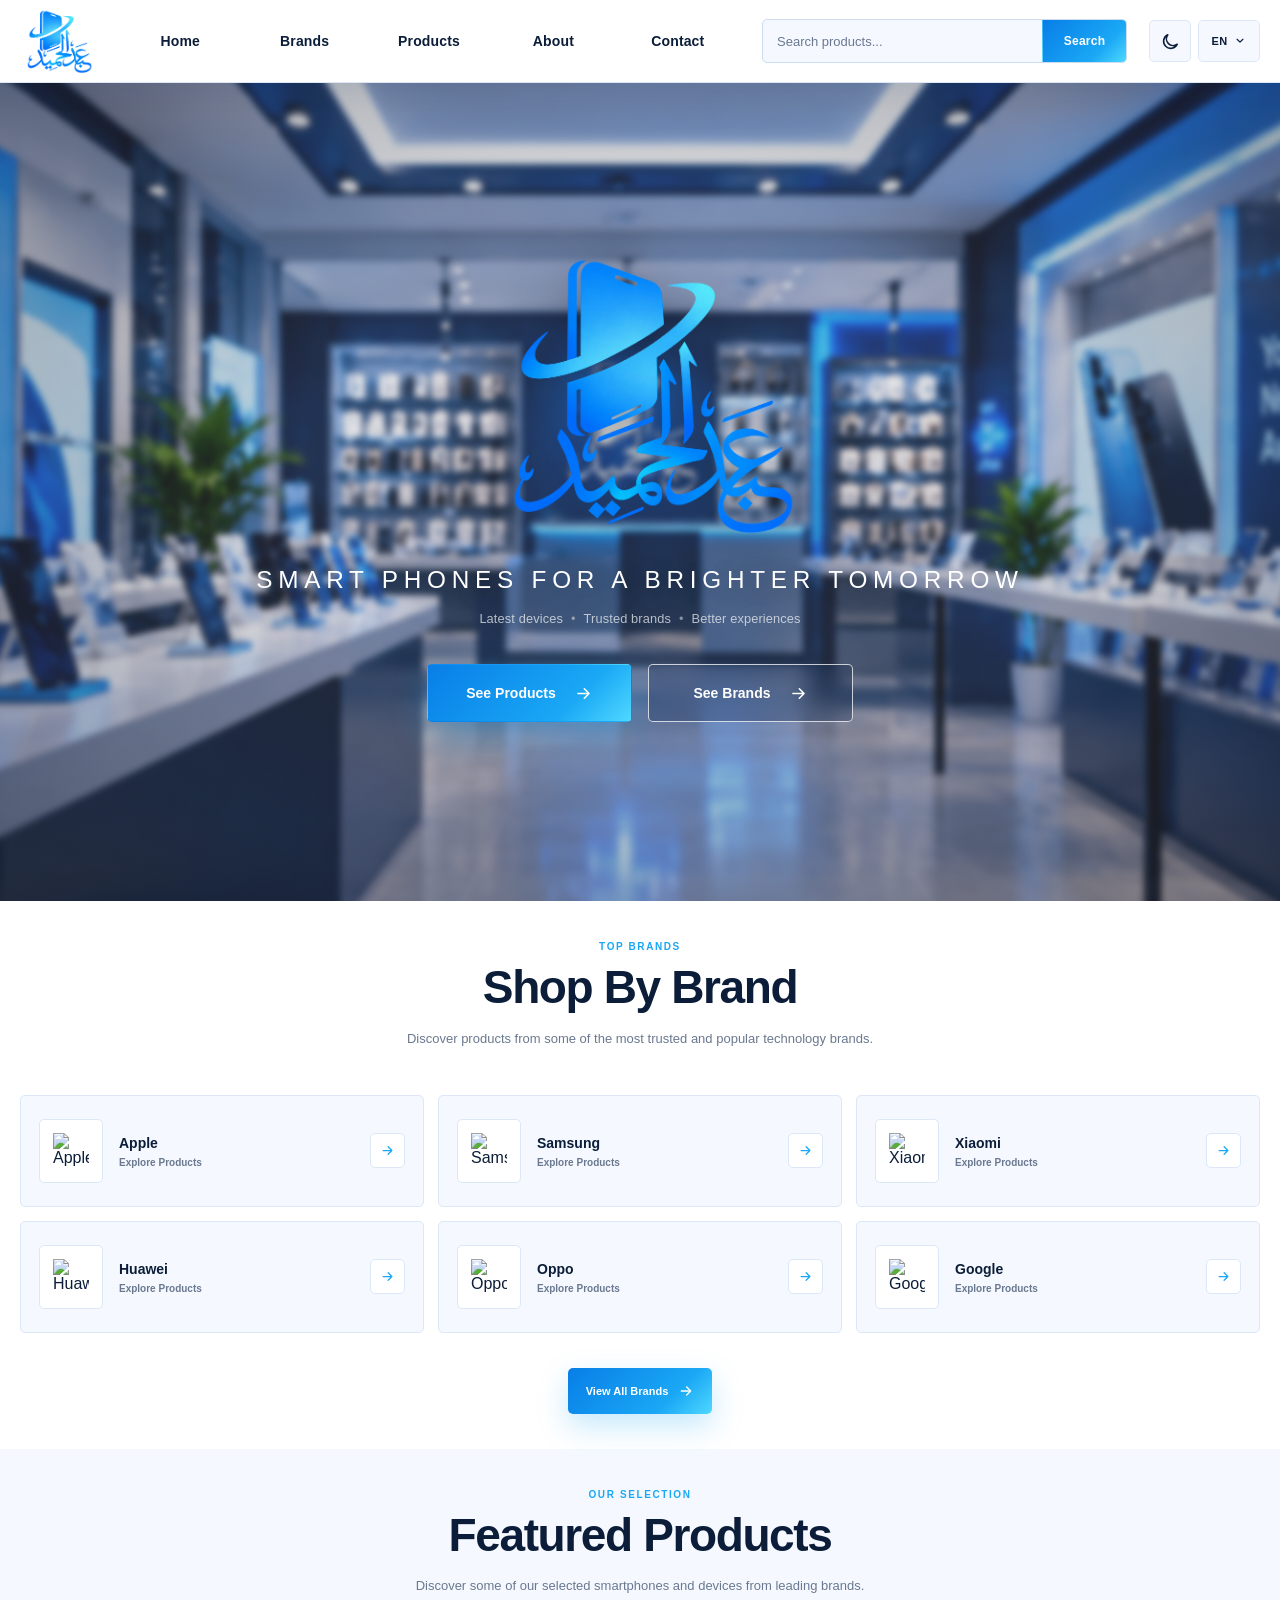
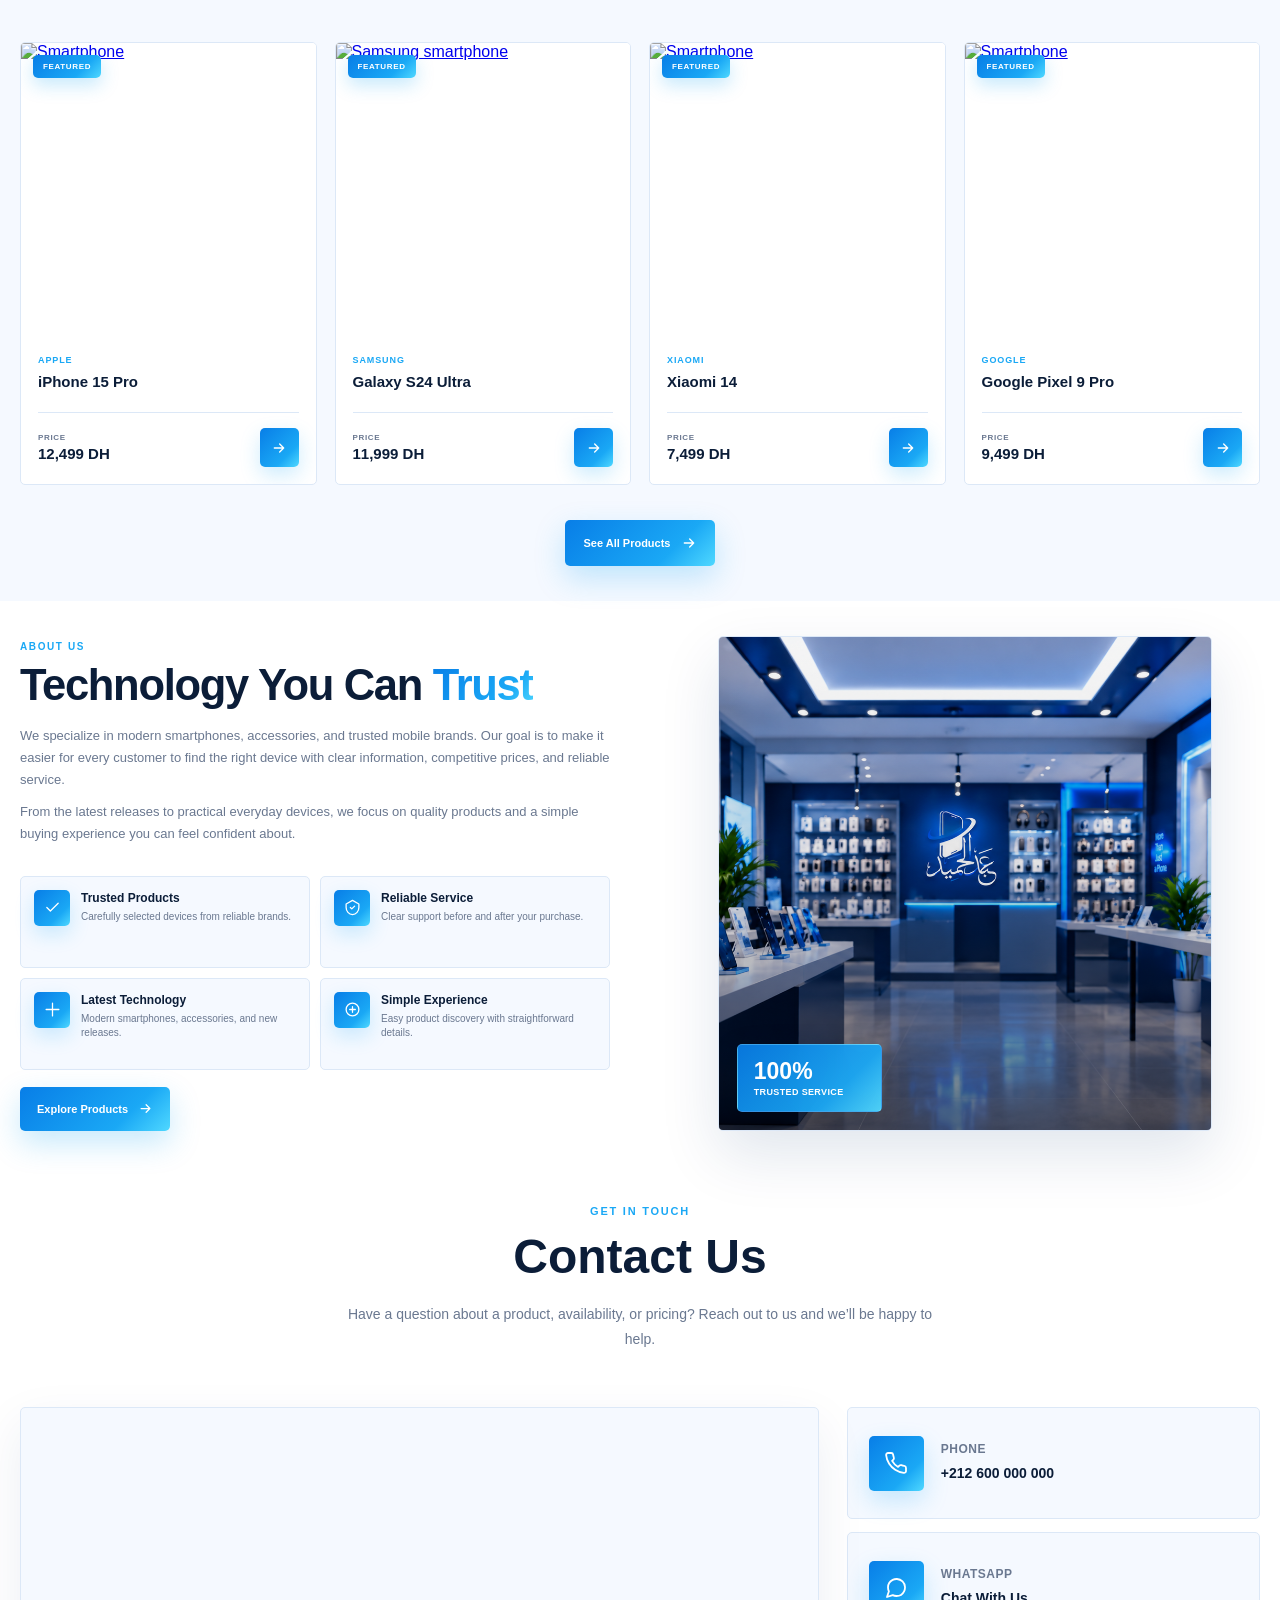
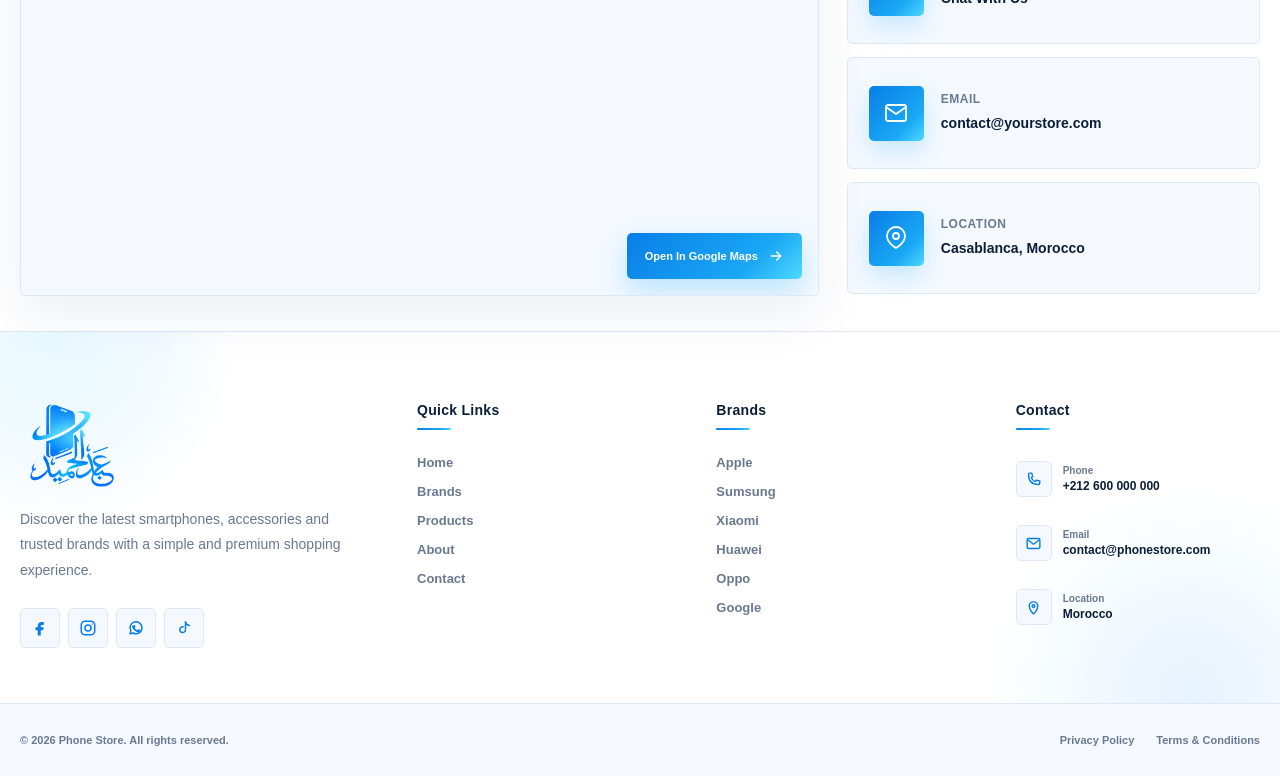
==== commit c49193b7: "Fixing : nav links & dark mode logic" ====
--- a/hamid-phones/index.html
+++ b/hamid-phones/index.html
@@ -20,92 +20,130 @@
 
             <!-- Desktop Navigation -->
             <nav class="desktop-nav" aria-label="Main navigation">
-                <a href="#">Home</a>
-                <a href="#">Products</a>
-                <a href="#">Categories</a>
-                <a href="#">Brands</a>
-                <a href="#">Contact</a>
+                <a href="#home">Home</a>
+                <a href="#brands">Brands</a>
+                <a href="#products">Products</a>
+                <a href="#about">About</a>
+                <a href="#contact">Contact</a>
             </nav>
 
             <!-- Desktop Search -->
             <div class="desktop-search search-wrapper">
+
                 <div class="search-box">
                     <input type="search" class="search-input" placeholder="Search products..." autocomplete="off"
                         aria-label="Search products">
 
-                    <button class="search-submit" type="button">
+                    <a href="products-listing/index.html" class="search-submit">
                         Search
-                    </button>
+                    </a>
                 </div>
 
                 <div class="search-dropdown">
-                    <div class="search-dropdown-heading">
-                        Products
-                    </div>
-
-                    <a href="#" class="search-product">
+
+                    <!-- Product 1 -->
+                    <a href="single/index.html" class="search-product">
+
                         <div class="product-image">
-                            <span>📱</span>
+                            <img src="https://images.unsplash.com/photo-1592750475338-74b7b21085ab?auto=format&fit=crop&w=700&q=85"
+                                alt="iPhone 15 Pro" loading="lazy">
                         </div>
 
                         <div class="product-info">
-                            <strong>iPhone 16 Pro Max</strong>
-                            <span>Apple</span>
-                        </div>
-                    </a>
-
-                    <a href="#" class="search-product">
+                            <span class="product-category">Apple</span>
+                            <strong>iPhone 15 Pro</strong>
+                            <span class="product-price">12,499 DH</span>
+                        </div>
+
+                        <span class="search-product-arrow" aria-hidden="true">
+                            <svg viewBox="0 0 24 24" fill="none" stroke="currentColor">
+                                <path stroke-linecap="round" stroke-linejoin="round" stroke-width="2"
+                                    d="M5 12h14M13 6l6 6-6 6" />
+                            </svg>
+                        </span>
+
+                    </a>
+
+                    <!-- Product 2 -->
+                    <a href="single/index.html" class="search-product">
+
                         <div class="product-image">
-                            <span>📱</span>
+                            <img src="https://images.unsplash.com/photo-1610945265064-0e34e5519bbf?auto=format&fit=crop&w=700&q=85"
+                                alt="Galaxy S24 Ultra" loading="lazy">
                         </div>
 
                         <div class="product-info">
-                            <strong>Samsung Galaxy S25 Ultra</strong>
-                            <span>Samsung</span>
-                        </div>
-                    </a>
-
-                    <a href="#" class="search-product">
+                            <span class="product-category">Samsung</span>
+                            <strong>Galaxy S24 Ultra</strong>
+                            <span class="product-price">11,999 DH</span>
+                        </div>
+
+                        <span class="search-product-arrow" aria-hidden="true">
+                            <svg viewBox="0 0 24 24" fill="none" stroke="currentColor">
+                                <path stroke-linecap="round" stroke-linejoin="round" stroke-width="2"
+                                    d="M5 12h14M13 6l6 6-6 6" />
+                            </svg>
+                        </span>
+
+                    </a>
+
+                    <!-- Product 3 -->
+                    <a href="single/index.html" class="search-product">
+
                         <div class="product-image">
-                            <span>📱</span>
+                            <img src="https://images.unsplash.com/photo-1598327105666-5b89351aff97?auto=format&fit=crop&w=700&q=85"
+                                alt="Xiaomi 14" loading="lazy">
                         </div>
 
                         <div class="product-info">
-                            <strong>Google Pixel 10 Pro</strong>
-                            <span>Google</span>
-                        </div>
-                    </a>
-
-                    <a href="#" class="search-product">
+                            <span class="product-category">Xiaomi</span>
+                            <strong>Xiaomi 14</strong>
+                            <span class="product-price">7,499 DH</span>
+                        </div>
+
+                        <span class="search-product-arrow" aria-hidden="true">
+                            <svg viewBox="0 0 24 24" fill="none" stroke="currentColor">
+                                <path stroke-linecap="round" stroke-linejoin="round" stroke-width="2"
+                                    d="M5 12h14M13 6l6 6-6 6" />
+                            </svg>
+                        </span>
+
+                    </a>
+
+                    <!-- Product 4 -->
+                    <a href="single/index.html" class="search-product">
+
                         <div class="product-image">
-                            <span>📱</span>
+                            <img src="https://images.unsplash.com/photo-1592899677977-9c10ca588bbd?auto=format&fit=crop&w=700&q=85"
+                                alt="Google Pixel 9 Pro" loading="lazy">
                         </div>
 
                         <div class="product-info">
-                            <strong>Xiaomi 15 Ultra</strong>
-                            <span>Xiaomi</span>
-                        </div>
-                    </a>
-
-                    <a href="#" class="search-product">
-                        <div class="product-image">
-                            <span>📱</span>
-                        </div>
-
-                        <div class="product-info">
-                            <strong>OnePlus 13</strong>
-                            <span>OnePlus</span>
-                        </div>
-                    </a>
-
-                    <a href="#" class="see-results">
-                        See all results
+                            <span class="product-category">Google</span>
+                            <strong>Google Pixel 9 Pro</strong>
+                            <span class="product-price">9,499 DH</span>
+                        </div>
+
+                        <span class="search-product-arrow" aria-hidden="true">
+                            <svg viewBox="0 0 24 24" fill="none" stroke="currentColor">
+                                <path stroke-linecap="round" stroke-linejoin="round" stroke-width="2"
+                                    d="M5 12h14M13 6l6 6-6 6" />
+                            </svg>
+                        </span>
+
+                    </a>
+
+                    <a href="products-listing/index.html" class="see-results">
+                        See all products
+
                         <svg viewBox="0 0 24 24" aria-hidden="true">
                             <path d="M5 12h14M13 6l6 6-6 6" fill="none" stroke="currentColor" stroke-width="2"
                                 stroke-linecap="round" stroke-linejoin="round" />
                         </svg>
                     </a>
-                </div>
+
+                </div>
+
             </div>
 
             <!-- Header Actions -->
@@ -116,6 +154,7 @@
                     aria-expanded="false">
                     <svg viewBox="0 0 24 24" aria-hidden="true">
                         <circle cx="11" cy="11" r="7" fill="none" stroke="currentColor" stroke-width="2" />
+
                         <path d="M20 20l-4-4" fill="none" stroke="currentColor" stroke-width="2"
                             stroke-linecap="round" />
                     </svg>
@@ -123,6 +162,7 @@
 
                 <!-- Dark Mode -->
                 <button class="icon-button theme-toggle" type="button" aria-label="Toggle dark mode">
+
                     <!-- Moon -->
                     <svg class="moon-icon" viewBox="0 0 24 24" aria-hidden="true">
                         <path d="M20.5 15.4A8.5 8.5 0 0 1 8.6 3.5 9 9 0 1 0 20.5 15.4Z" fill="none"
@@ -137,10 +177,12 @@
                             d="M12 2v2M12 20v2M4.93 4.93l1.41 1.41M17.66 17.66l1.41 1.41M2 12h2M20 12h2M4.93 19.07l1.41-1.41M17.66 6.34l1.41-1.41"
                             fill="none" stroke="currentColor" stroke-width="2" stroke-linecap="round" />
                     </svg>
+
                 </button>
 
                 <!-- Language Switcher -->
                 <div class="language-wrapper">
+
                     <button class="language-button" type="button" aria-expanded="false">
                         <span class="current-language">EN</span>
 
@@ -151,6 +193,7 @@
                     </button>
 
                     <div class="language-dropdown">
+
                         <button type="button" data-lang="EN">
                             <span>EN</span>
                             English
@@ -170,7 +213,9 @@
                             <span>ES</span>
                             Español
                         </button>
+
                     </div>
+
                 </div>
 
                 <!-- Mobile Menu Button -->
@@ -181,121 +226,172 @@
                 </button>
 
             </div>
+
         </div>
+
 
         <!-- Mobile Search -->
         <div class="mobile-panel mobile-search-panel">
+
             <div class="mobile-search-inner search-wrapper">
+
                 <div class="search-box">
+
                     <input type="search" class="search-input" placeholder="Search products..." autocomplete="off"
                         aria-label="Search products">
 
-                    <button class="search-submit" type="button">
+                    <a href="products-listing/index.html" class="search-submit">
                         Search
-                    </button>
-                </div>
-
+                    </a>
+
+                </div>
+
+
+                <!-- MOBILE SEARCH RESULTS -->
                 <div class="search-dropdown">
-                    <div class="search-dropdown-heading">
-                        Products
-                    </div>
-
-                    <a href="#" class="search-product">
+
+                    <!-- Product 1 -->
+                    <a href="single/index.html" class="search-product">
+
                         <div class="product-image">
-                            <span>📱</span>
+                            <img src="https://images.unsplash.com/photo-1592750475338-74b7b21085ab?auto=format&fit=crop&w=700&q=85"
+                                alt="iPhone 15 Pro" loading="lazy">
                         </div>
 
                         <div class="product-info">
-                            <strong>iPhone 16 Pro Max</strong>
-                            <span>Apple</span>
-                        </div>
-                    </a>
-
-                    <a href="#" class="search-product">
+                            <span class="product-category">Apple</span>
+                            <strong>iPhone 15 Pro</strong>
+                            <span class="product-price">12,499 DH</span>
+                        </div>
+
+                        <span class="search-product-arrow">
+                            <svg viewBox="0 0 24 24" fill="none" stroke="currentColor">
+                                <path stroke-linecap="round" stroke-linejoin="round" stroke-width="2"
+                                    d="M5 12h14M13 6l6 6-6 6" />
+                            </svg>
+                        </span>
+
+                    </a>
+
+                    <!-- Product 2 -->
+                    <a href="single/index.html" class="search-product">
+
                         <div class="product-image">
-                            <span>📱</span>
+                            <img src="https://images.unsplash.com/photo-1610945265064-0e34e5519bbf?auto=format&fit=crop&w=700&q=85"
+                                alt="Galaxy S24 Ultra" loading="lazy">
                         </div>
 
                         <div class="product-info">
-                            <strong>Samsung Galaxy S25 Ultra</strong>
-                            <span>Samsung</span>
-                        </div>
-                    </a>
-
-                    <a href="#" class="search-product">
+                            <span class="product-category">Samsung</span>
+                            <strong>Galaxy S24 Ultra</strong>
+                            <span class="product-price">11,999 DH</span>
+                        </div>
+
+                        <span class="search-product-arrow">
+                            <svg viewBox="0 0 24 24" fill="none" stroke="currentColor">
+                                <path stroke-linecap="round" stroke-linejoin="round" stroke-width="2"
+                                    d="M5 12h14M13 6l6 6-6 6" />
+                            </svg>
+                        </span>
+
+                    </a>
+
+                    <!-- Product 3 -->
+                    <a href="single/index.html" class="search-product">
+
                         <div class="product-image">
-                            <span>📱</span>
+                            <img src="https://images.unsplash.com/photo-1598327105666-5b89351aff97?auto=format&fit=crop&w=700&q=85"
+                                alt="Xiaomi 14" loading="lazy">
                         </div>
 
                         <div class="product-info">
-                            <strong>Google Pixel 10 Pro</strong>
-                            <span>Google</span>
-                        </div>
-                    </a>
-
-                    <a href="#" class="search-product">
+                            <span class="product-category">Xiaomi</span>
+                            <strong>Xiaomi 14</strong>
+                            <span class="product-price">7,499 DH</span>
+                        </div>
+
+                        <span class="search-product-arrow">
+                            <svg viewBox="0 0 24 24" fill="none" stroke="currentColor">
+                                <path stroke-linecap="round" stroke-linejoin="round" stroke-width="2"
+                                    d="M5 12h14M13 6l6 6-6 6" />
+                            </svg>
+                        </span>
+
+                    </a>
+
+                    <!-- Product 4 -->
+                    <a href="single/index.html" class="search-product">
+
                         <div class="product-image">
-                            <span>📱</span>
+                            <img src="https://images.unsplash.com/photo-1592899677977-9c10ca588bbd?auto=format&fit=crop&w=700&q=85"
+                                alt="Google Pixel 9 Pro" loading="lazy">
                         </div>
 
                         <div class="product-info">
-                            <strong>Xiaomi 15 Ultra</strong>
-                            <span>Xiaomi</span>
-                        </div>
-                    </a>
-
-                    <a href="#" class="search-product">
-                        <div class="product-image">
-                            <span>📱</span>
-                        </div>
-
-                        <div class="product-info">
-                            <strong>OnePlus 13</strong>
-                            <span>OnePlus</span>
-                        </div>
-                    </a>
-
-                    <a href="#" class="see-results">
-                        See all results
+                            <span class="product-category">Google</span>
+                            <strong>Google Pixel 9 Pro</strong>
+                            <span class="product-price">9,499 DH</span>
+                        </div>
+
+                        <span class="search-product-arrow">
+                            <svg viewBox="0 0 24 24" fill="none" stroke="currentColor">
+                                <path stroke-linecap="round" stroke-linejoin="round" stroke-width="2"
+                                    d="M5 12h14M13 6l6 6-6 6" />
+                            </svg>
+                        </span>
+
+                    </a>
+
+                    <a href="products-listing/index.html" class="see-results">
+                        See all products
 
                         <svg viewBox="0 0 24 24" aria-hidden="true">
                             <path d="M5 12h14M13 6l6 6-6 6" fill="none" stroke="currentColor" stroke-width="2"
                                 stroke-linecap="round" stroke-linejoin="round" />
                         </svg>
                     </a>
-                </div>
+
+                </div>
+
             </div>
+
         </div>
+
 
         <!-- Mobile Navigation -->
         <div class="mobile-panel mobile-nav-panel">
+
             <nav class="mobile-nav" aria-label="Mobile navigation">
-                <a href="#">
+
+                <a href="#home">
                     <span>Home</span>
                     <span>01</span>
                 </a>
 
-                <a href="#">
-                    <span>Products</span>
+                <a href="#brands">
+                    <span>Brands</span>
                     <span>02</span>
                 </a>
 
-                <a href="#">
-                    <span>Categories</span>
+                <a href="#products">
+                    <span>Products</span>
                     <span>03</span>
                 </a>
 
-                <a href="#">
-                    <span>Brands</span>
+                <a href="#about">
+                    <span>About</span>
                     <span>04</span>
                 </a>
 
-                <a href="#">
+                <a href="#contact">
                     <span>Contact</span>
                     <span>05</span>
                 </a>
+
             </nav>
+
         </div>
+
     </header>
 
     <main>
@@ -1170,11 +1266,11 @@
                     <h3>Quick Links</h3>
 
                     <nav>
-                        <a href="#">Home</a>
-                        <a href="#">Products</a>
-                        <a href="#">Categories</a>
-                        <a href="#">Brands</a>
-                        <a href="#">Contact</a>
+                        <a href="#home">Home</a>
+                        <a href="#brands">Brands</a>
+                        <a href="#products">Products</a>
+                        <a href="#about">About</a>
+                        <a href="#contact">Contact</a>
                     </nav>
 
                 </div>
@@ -1183,14 +1279,15 @@
                 <!-- Categories -->
                 <div class="footer-column">
 
-                    <h3>Categories</h3>
+                    <h3>Brands</h3>
 
                     <nav>
-                        <a href="#">Smartphones</a>
-                        <a href="#">Tablets</a>
-                        <a href="#">Smart Watches</a>
-                        <a href="#">Headphones</a>
-                        <a href="#">Accessories</a>
+                        <a href="products-listing/index.html">Apple</a>
+                        <a href="products-listing/index.html">Sumsung</a>
+                        <a href="products-listing/index.html">Xiaomi</a>
+                        <a href="products-listing/index.html">Huawei</a>
+                        <a href="products-listing/index.html">Oppo</a>
+                        <a href="products-listing/index.html">Google</a>
                     </nav>
 
                 </div>
--- a/hamid-phones/css/style.css
+++ b/hamid-phones/css/style.css
@@ -15,6 +15,7 @@
 
 
 /* #region HEADER */
+
 
 /* =========================================================
    VARIABLES
@@ -107,7 +108,8 @@
 ========================================================= */
 
 .site-header {
-    position: relative;
+    position: sticky;
+    top: 0;
     z-index: 1000;
 
     width: 100%;
@@ -223,7 +225,8 @@
             var(--blue-800),
             var(--blue-500));
 
-    transition: width var(--transition);
+    transition:
+        width var(--transition);
 }
 
 .desktop-nav a:hover {
@@ -286,6 +289,7 @@
 
 .search-input {
     min-width: 0;
+
     flex: 1;
 
     padding: 0 14px;
@@ -306,6 +310,12 @@
 }
 
 .search-submit {
+    display: flex;
+    align-items: center;
+    justify-content: center;
+
+    text-decoration: none;
+
     flex: 0 0 auto;
 
     min-width: 84px;
@@ -313,7 +323,9 @@
     padding: 0 16px;
 
     border: 0;
-    border-left: 1px solid rgba(255, 255, 255, 0.15);
+
+    border-left:
+        1px solid rgba(255, 255, 255, 0.15);
 
     color: #ffffff;
 
@@ -366,6 +378,7 @@
     background: var(--surface);
 
     border: 1px solid var(--border);
+
     border-radius: var(--radius);
 
     box-shadow: var(--overlay-shadow);
@@ -385,20 +398,13 @@
     transform: translateY(0);
 }
 
-.search-dropdown-heading {
-    padding: 9px 10px 8px;
-
-    color: var(--text-muted);
-
-    font-size: 10px;
-    font-weight: 800;
-
-    letter-spacing: 0.12em;
-
-    text-transform: uppercase;
-}
+/* =========================================================
+   SEARCH PRODUCT
+========================================================= */
 
 .search-product {
+    min-width: 0;
+
     display: flex;
     align-items: center;
 
@@ -408,76 +414,136 @@
 
     color: var(--text);
 
+    background: var(--surface-soft);
+
+    border: 1px solid transparent;
+
     border-radius: var(--radius);
 
     text-decoration: none;
 
-    transition: background var(--transition);
+    transition:
+        transform var(--transition),
+        background var(--transition),
+        border-color var(--transition),
+        box-shadow var(--transition);
+}
+
+.search-product+.search-product {
+    margin-top: 6px;
 }
 
 .search-product:hover {
-    background: var(--surface-hover);
-}
+    transform: translateY(-2px);
+
+    background: var(--surface);
+
+    border-color:
+        rgba(26, 168, 245, 0.35);
+
+    box-shadow:
+        0 9px 22px rgba(7, 50, 110, 0.09);
+}
+
+
+/* =========================================================
+   SEARCH PRODUCT IMAGE
+========================================================= */
 
 .product-image {
-    width: 42px;
-    height: 42px;
+    width: 58px;
+    height: 58px;
+
+    flex: 0 0 auto;
+
+    overflow: hidden;
+
+    background: #ffffff;
+
+    border: 1px solid var(--border);
+
+    border-radius: var(--radius);
+}
+
+.product-image img {
+    width: 100%;
+    height: 100%;
+
+    display: block;
+
+    object-fit: cover;
+
+    transition:
+        transform 0.4s ease;
+}
+
+.search-product:hover .product-image img {
+    transform: scale(1.05);
+}
+
+
+/* =========================================================
+   PRODUCT INFO
+========================================================= */
+
+.product-info {
+    min-width: 0;
+
+    flex: 1;
+
+    display: flex;
+    flex-direction: column;
+
+    gap: 3px;
+}
+
+.product-info .product-category {
+    color: #1aa8f5;
+
+    font-size: 7px;
+    font-weight: 800;
+
+    letter-spacing: 0.1em;
+
+    text-transform: uppercase;
+}
+
+.product-info strong {
+    overflow: hidden;
+
+    color: var(--text);
+
+    font-size: 11px;
+    font-weight: 800;
+
+    line-height: 1.25;
+
+    white-space: nowrap;
+
+    text-overflow: ellipsis;
+}
+
+.product-info .product-price {
+    color: var(--text);
+
+    font-size: 10px;
+    font-weight: 850;
+}
+
+
+/* =========================================================
+   PRODUCT ARROW
+========================================================= */
+
+.search-product-arrow {
+    width: 32px;
+    height: 32px;
 
     flex: 0 0 auto;
 
     display: flex;
     align-items: center;
     justify-content: center;
-
-    background:
-        linear-gradient(145deg,
-            rgba(8, 86, 189, 0.08),
-            rgba(21, 148, 237, 0.16));
-
-    border: 1px solid var(--border);
-
-    border-radius: var(--radius);
-
-    font-size: 19px;
-}
-
-.product-info {
-    min-width: 0;
-
-    display: flex;
-    flex-direction: column;
-
-    gap: 3px;
-}
-
-.product-info strong {
-    overflow: hidden;
-
-    color: var(--text);
-
-    font-size: 12px;
-    font-weight: 700;
-
-    white-space: nowrap;
-    text-overflow: ellipsis;
-}
-
-.product-info span {
-    color: var(--text-muted);
-
-    font-size: 10px;
-    font-weight: 500;
-}
-
-.see-results {
-    min-height: 42px;
-
-    margin-top: 5px;
-    padding: 0 12px;
-
-    display: flex;
-    align-items: center;
-    justify-content: space-between;
 
     color: #ffffff;
 
@@ -489,21 +555,105 @@
 
     border-radius: var(--radius);
 
+    box-shadow:
+        0 7px 18px rgba(26, 168, 245, 0.20);
+
+    transition:
+        transform var(--transition),
+        box-shadow var(--transition);
+}
+
+.search-product-arrow svg {
+    width: 14px;
+    height: 14px;
+
+    transition:
+        transform var(--transition);
+}
+
+.search-product:hover .search-product-arrow {
+    transform: translateY(-1px);
+
+    box-shadow:
+        0 10px 22px rgba(26, 168, 245, 0.32);
+}
+
+.search-product:hover .search-product-arrow svg {
+    transform: translateX(2px);
+}
+
+
+/* =========================================================
+   SEE RESULTS
+========================================================= */
+
+.see-results {
+    min-height: 42px;
+
+    margin-top: 8px;
+
+    padding: 0 12px;
+
+    display: flex;
+    align-items: center;
+    justify-content: space-between;
+
+    color: #ffffff;
+
+    background:
+        linear-gradient(135deg,
+            #087ee7 0%,
+            #1aa8f5 70%,
+            #4fd8ff 100%);
+
+    border-radius: var(--radius);
+
     font-size: 11px;
     font-weight: 750;
 
     text-decoration: none;
+
+    box-shadow:
+        0 9px 22px rgba(26, 168, 245, 0.20);
+
+    transition:
+        transform var(--transition),
+        filter var(--transition),
+        box-shadow var(--transition);
 }
 
 .see-results svg {
     width: 17px;
     height: 17px;
 
-    transition: transform var(--transition);
+    transition:
+        transform var(--transition);
+}
+
+.see-results:hover {
+    transform: translateY(-2px);
+
+    filter: brightness(1.05);
+
+    box-shadow:
+        0 12px 28px rgba(26, 168, 245, 0.32);
 }
 
 .see-results:hover svg {
     transform: translateX(3px);
+}
+
+
+/* =========================================================
+   DARK MODE SEARCH
+========================================================= */
+
+html[data-theme="dark"] .product-image {
+    background: #0d1727;
+}
+
+html[data-theme="dark"] .search-product:hover {
+    background: #0d1727;
 }
 
 
@@ -625,7 +775,8 @@
     width: 14px;
     height: 14px;
 
-    transition: transform var(--transition);
+    transition:
+        transform var(--transition);
 }
 
 .language-wrapper.language-open .language-button svg {
@@ -650,6 +801,7 @@
     background: var(--surface);
 
     border: 1px solid var(--border);
+
     border-radius: var(--radius);
 
     box-shadow: var(--overlay-shadow);
@@ -695,7 +847,8 @@
 
     cursor: pointer;
 
-    transition: background var(--transition);
+    transition:
+        background var(--transition);
 }
 
 .language-dropdown button:hover {
@@ -722,6 +875,7 @@
     width: 42px;
 
     display: none;
+
     flex-direction: column;
     align-items: center;
     justify-content: center;
@@ -768,10 +922,6 @@
 
 /* =========================================================
    OVERLAY PANELS
-
-   These use absolute positioning.
-   Therefore they appear over the website instead of
-   pushing the content below the header.
 ========================================================= */
 
 .mobile-panel {
@@ -926,6 +1076,7 @@
 
     .desktop-search {
         width: 250px;
+
         flex-basis: 250px;
     }
 
@@ -1009,6 +1160,30 @@
 
         font-size: 11px;
     }
+
+    .search-product {
+        gap: 9px;
+
+        padding: 8px;
+    }
+
+    .product-image {
+        width: 52px;
+        height: 52px;
+    }
+
+    .product-info strong {
+        font-size: 10px;
+    }
+
+    .product-info .product-price {
+        font-size: 9px;
+    }
+
+    .search-product-arrow {
+        width: 30px;
+        height: 30px;
+    }
 }
 
 
@@ -1040,8 +1215,881 @@
     }
 }
 
+
 /* #endregion */
 
+/* #region SECONDARY HEADER */
+
+.secondary-header {
+    --secondary-blue: #1aa8f5;
+
+    --secondary-gradient:
+        linear-gradient(135deg,
+            #087ee7 0%,
+            #1aa8f5 70%,
+            #4fd8ff 100%);
+
+    --secondary-text: #0b1d38;
+    --secondary-muted: #6a7890;
+
+    --secondary-surface: #ffffff;
+    --secondary-soft: #f5f9ff;
+
+    --secondary-border: #dce8f7;
+    --secondary-border-strong: #cbdcf1;
+
+    --secondary-radius: 5px;
+    --secondary-transition: 0.22s ease;
+
+    --secondary-height: 82px;
+
+    position: sticky;
+    top: 0;
+    z-index: 1000;
+
+    width: 100%;
+
+    color: var(--secondary-text);
+
+    background: var(--secondary-surface);
+
+    border-bottom:
+        1px solid var(--secondary-border);
+
+    box-shadow:
+        0 6px 28px rgba(7, 50, 110, 0.08);
+
+    font-family:
+        Inter,
+        "Segoe UI",
+        Arial,
+        sans-serif;
+}
+
+
+/* =========================================================
+   CONTAINER
+========================================================= */
+
+.secondary-header__container {
+    width: min(100% - 40px, 1500px);
+    height: var(--secondary-height);
+
+    margin: 0 auto;
+
+    display: grid;
+
+    grid-template-columns:
+        minmax(0, 1fr) auto minmax(0, 1fr);
+
+    align-items: center;
+
+    gap: 20px;
+}
+
+
+/* =========================================================
+   LEFT
+========================================================= */
+
+.secondary-header__left {
+    display: flex;
+    align-items: center;
+
+    gap: 7px;
+
+    justify-self: start;
+}
+
+
+/* =========================================================
+   BUTTONS
+========================================================= */
+
+.secondary-header__back,
+.secondary-header__theme-toggle,
+.secondary-header__mobile-search-button,
+.secondary-language__button {
+    height: 42px;
+
+    display: flex;
+    align-items: center;
+    justify-content: center;
+
+    color: var(--secondary-text);
+
+    background: var(--secondary-soft);
+
+    border:
+        1px solid var(--secondary-border);
+
+    border-radius:
+        var(--secondary-radius);
+
+    cursor: pointer;
+
+    transition:
+        color var(--secondary-transition),
+        background var(--secondary-transition),
+        border-color var(--secondary-transition),
+        transform var(--secondary-transition);
+}
+
+.secondary-header__back:hover,
+.secondary-header__theme-toggle:hover,
+.secondary-header__mobile-search-button:hover,
+.secondary-language__button:hover {
+    color: var(--secondary-blue);
+
+    background: #edf5ff;
+
+    border-color:
+        var(--secondary-border-strong);
+}
+
+.secondary-header__back:active,
+.secondary-header__theme-toggle:active,
+.secondary-header__mobile-search-button:active,
+.secondary-language__button:active {
+    transform: scale(0.95);
+}
+
+
+/* =========================================================
+   BACK / THEME
+========================================================= */
+
+.secondary-header__back,
+.secondary-header__theme-toggle,
+.secondary-header__mobile-search-button {
+    width: 42px;
+
+    padding: 0;
+}
+
+.secondary-header__back svg,
+.secondary-header__theme-toggle svg,
+.secondary-header__mobile-search-button svg {
+    width: 19px;
+    height: 19px;
+}
+
+
+/* =========================================================
+   THEME ICONS
+========================================================= */
+
+.secondary-header__sun-icon {
+    display: none;
+}
+
+html[data-theme="dark"] .secondary-header__moon-icon {
+    display: none;
+}
+
+html[data-theme="dark"] .secondary-header__sun-icon {
+    display: block;
+}
+
+
+/* =========================================================
+   LANGUAGE
+========================================================= */
+
+.secondary-language {
+    position: relative;
+}
+
+.secondary-language__button {
+    min-width: 62px;
+
+    padding: 0 10px;
+
+    gap: 5px;
+
+    font-size: 11px;
+    font-weight: 800;
+}
+
+.secondary-language__button svg {
+    width: 14px;
+    height: 14px;
+
+    transition:
+        transform var(--secondary-transition);
+}
+
+.secondary-language.secondary-language--open .secondary-language__button svg {
+    transform: rotate(180deg);
+}
+
+.secondary-language__dropdown {
+    position: absolute;
+
+    top: calc(100% + 10px);
+    right: 0;
+
+    width: 170px;
+
+    padding: 7px;
+
+    opacity: 0;
+    visibility: hidden;
+
+    transform: translateY(-5px);
+
+    background: var(--secondary-surface);
+
+    border:
+        1px solid var(--secondary-border);
+
+    border-radius:
+        var(--secondary-radius);
+
+    box-shadow:
+        0 24px 70px rgba(7, 50, 110, 0.17);
+
+    transition:
+        opacity var(--secondary-transition),
+        visibility var(--secondary-transition),
+        transform var(--secondary-transition);
+
+    z-index: 100;
+}
+
+.secondary-language.secondary-language--open .secondary-language__dropdown {
+    opacity: 1;
+    visibility: visible;
+
+    transform: translateY(0);
+}
+
+.secondary-language__dropdown button {
+    width: 100%;
+    height: 39px;
+
+    display: flex;
+    align-items: center;
+
+    gap: 11px;
+
+    padding: 0 10px;
+
+    color: var(--secondary-text);
+
+    background: transparent;
+
+    border: 0;
+
+    border-radius:
+        var(--secondary-radius);
+
+    font-size: 12px;
+    font-weight: 600;
+
+    text-align: left;
+
+    cursor: pointer;
+}
+
+.secondary-language__dropdown button:hover {
+    background: var(--secondary-soft);
+}
+
+.secondary-language__dropdown button span {
+    width: 27px;
+
+    color: var(--secondary-blue);
+
+    font-size: 10px;
+    font-weight: 850;
+}
+
+
+/* =========================================================
+   LOGO
+========================================================= */
+
+.secondary-header__logo {
+    width: 76px;
+    height: 64px;
+
+    display: flex;
+    align-items: center;
+    justify-content: center;
+
+    justify-self: center;
+}
+
+.secondary-header__logo img {
+    display: block;
+
+    max-width: 100%;
+    max-height: 100%;
+
+    object-fit: contain;
+}
+
+
+/* =========================================================
+   RIGHT
+========================================================= */
+
+.secondary-header__right {
+    min-width: 0;
+
+    display: flex;
+    align-items: center;
+    justify-content: flex-end;
+
+    gap: 7px;
+
+    justify-self: stretch;
+}
+
+
+/* =========================================================
+   SEARCH
+========================================================= */
+
+.secondary-search {
+    position: relative;
+}
+
+.secondary-search--desktop {
+    width: clamp(250px, 26vw, 390px);
+}
+
+.secondary-search__box {
+    width: 100%;
+    height: 44px;
+
+    display: flex;
+
+    overflow: hidden;
+
+    background: var(--secondary-soft);
+
+    border:
+        1px solid var(--secondary-border-strong);
+
+    border-radius:
+        var(--secondary-radius);
+}
+
+.secondary-search__box:focus-within {
+    background:
+        var(--secondary-surface);
+
+    border-color:
+        var(--secondary-blue);
+
+    box-shadow:
+        0 0 0 3px rgba(26, 168, 245, 0.1);
+}
+
+.secondary-search__input {
+    min-width: 0;
+
+    flex: 1;
+
+    padding: 0 14px;
+
+    color: var(--secondary-text);
+
+    background: transparent;
+
+    border: 0;
+    outline: 0;
+
+    font-size: 13px;
+}
+
+.secondary-search__input::placeholder {
+    color: var(--secondary-muted);
+}
+
+.secondary-search__submit {
+    display: flex;
+    justify-content: center;
+    align-items: center;
+    text-decoration: none;
+
+    min-width: 84px;
+
+    padding: 0 16px;
+
+    color: #ffffff;
+
+    background:
+        var(--secondary-gradient);
+
+    border: 0;
+
+    font-size: 12px;
+    font-weight: 750;
+
+    cursor: pointer;
+}
+
+
+/* =========================================================
+   SEARCH DROPDOWN
+========================================================= */
+
+.secondary-search__dropdown {
+    position: absolute;
+
+    top: calc(100% + 10px);
+    left: 0;
+
+    width: 100%;
+
+    padding: 8px;
+
+    opacity: 0;
+    visibility: hidden;
+
+    transform: translateY(-5px);
+
+    background:
+        var(--secondary-surface);
+
+    border:
+        1px solid var(--secondary-border);
+
+    border-radius:
+        var(--secondary-radius);
+
+    box-shadow:
+        0 24px 70px rgba(7, 50, 110, 0.17);
+
+    transition:
+        opacity var(--secondary-transition),
+        visibility var(--secondary-transition),
+        transform var(--secondary-transition);
+
+    z-index: 50;
+}
+
+.secondary-search.secondary-search--active .secondary-search__dropdown,
+.secondary-mobile-search.secondary-search--active .secondary-search__dropdown {
+    opacity: 1;
+    visibility: visible;
+
+    transform: translateY(0);
+}
+
+
+/* =========================================================
+   PRODUCT
+========================================================= */
+
+.secondary-search-product {
+    display: flex;
+    align-items: center;
+
+    gap: 11px;
+
+    padding: 9px;
+
+    color: var(--secondary-text);
+
+    background: var(--secondary-soft);
+
+    border: 1px solid transparent;
+
+    border-radius:
+        var(--secondary-radius);
+
+    text-decoration: none;
+
+    transition:
+        transform var(--secondary-transition),
+        background var(--secondary-transition),
+        border-color var(--secondary-transition),
+        box-shadow var(--secondary-transition);
+}
+
+.secondary-search-product+.secondary-search-product {
+    margin-top: 6px;
+}
+
+.secondary-search-product:hover {
+    transform: translateY(-2px);
+
+    background:
+        var(--secondary-surface);
+
+    border-color:
+        rgba(26, 168, 245, 0.35);
+
+    box-shadow:
+        0 9px 22px rgba(7, 50, 110, 0.09);
+}
+
+
+/* =========================================================
+   PRODUCT IMAGE
+========================================================= */
+
+.secondary-search-product__image {
+    width: 58px;
+    height: 58px;
+
+    flex: 0 0 auto;
+
+    overflow: hidden;
+
+    background: #ffffff;
+
+    border:
+        1px solid var(--secondary-border);
+
+    border-radius:
+        var(--secondary-radius);
+}
+
+.secondary-search-product__image img {
+    width: 100%;
+    height: 100%;
+
+    display: block;
+
+    object-fit: cover;
+
+    transition:
+        transform 0.4s ease;
+}
+
+.secondary-search-product:hover .secondary-search-product__image img {
+    transform: scale(1.05);
+}
+
+
+/* =========================================================
+   PRODUCT INFO
+========================================================= */
+
+.secondary-search-product__info {
+    min-width: 0;
+
+    flex: 1;
+
+    display: flex;
+    flex-direction: column;
+
+    gap: 3px;
+}
+
+.secondary-search-product__category {
+    color: var(--secondary-blue);
+
+    font-size: 7px;
+    font-weight: 800;
+
+    letter-spacing: 0.1em;
+
+    text-transform: uppercase;
+}
+
+.secondary-search-product__info strong {
+    overflow: hidden;
+
+    color: var(--secondary-text);
+
+    font-size: 11px;
+    font-weight: 800;
+
+    white-space: nowrap;
+
+    text-overflow: ellipsis;
+}
+
+.secondary-search-product__price {
+    color: var(--secondary-text);
+
+    font-size: 10px;
+    font-weight: 850;
+}
+
+
+/* =========================================================
+   ARROW
+========================================================= */
+
+.secondary-search-product__arrow {
+    width: 32px;
+    height: 32px;
+
+    flex: 0 0 auto;
+
+    display: flex;
+    align-items: center;
+    justify-content: center;
+
+    color: #ffffff;
+
+    background:
+        var(--secondary-gradient);
+
+    border-radius:
+        var(--secondary-radius);
+}
+
+.secondary-search-product__arrow svg {
+    width: 14px;
+    height: 14px;
+}
+
+
+/* =========================================================
+   RESULTS BUTTON
+========================================================= */
+
+.secondary-search__results {
+    min-height: 42px;
+
+    margin-top: 8px;
+
+    padding: 0 12px;
+
+    display: flex;
+    align-items: center;
+    justify-content: space-between;
+
+    color: #ffffff;
+
+    background:
+        var(--secondary-gradient);
+
+    border-radius:
+        var(--secondary-radius);
+
+    font-size: 11px;
+    font-weight: 750;
+
+    text-decoration: none;
+}
+
+.secondary-search__results svg {
+    width: 17px;
+    height: 17px;
+}
+
+
+/* =========================================================
+   MOBILE SEARCH
+========================================================= */
+
+.secondary-header__mobile-search-button {
+    display: none;
+}
+
+.secondary-mobile-search-panel {
+    position: absolute;
+
+    top: 100%;
+    left: 0;
+
+    width: 100%;
+
+    padding: 14px 20px 20px;
+
+    opacity: 0;
+    visibility: hidden;
+
+    transform: translateY(-8px);
+
+    pointer-events: none;
+
+    background:
+        var(--secondary-surface);
+
+    border-bottom:
+        1px solid var(--secondary-border);
+
+    box-shadow:
+        0 24px 70px rgba(7, 50, 110, 0.17);
+
+    transition:
+        opacity var(--secondary-transition),
+        visibility var(--secondary-transition),
+        transform var(--secondary-transition);
+
+    z-index: 90;
+}
+
+.secondary-mobile-search-panel.secondary-mobile-search-panel--open {
+    opacity: 1;
+    visibility: visible;
+
+    transform: translateY(0);
+
+    pointer-events: auto;
+}
+
+.secondary-mobile-search {
+    position: relative;
+
+    width: min(100%, 650px);
+
+    margin: 0 auto;
+}
+
+
+/* =========================================================
+   DARK MODE
+========================================================= */
+
+html[data-theme="dark"] .secondary-header {
+    --secondary-text: #f3f7ff;
+    --secondary-muted: #93a4be;
+
+    --secondary-surface: #08101c;
+    --secondary-soft: #0d1727;
+
+    --secondary-border: #172943;
+    --secondary-border-strong: #213956;
+}
+
+html[data-theme="dark"] .secondary-search-product__image {
+    background: #0d1727;
+}
+
+html[data-theme="dark"] .secondary-search-product:hover {
+    background: #122039;
+}
+
+
+/* =========================================================
+   RESPONSIVE
+========================================================= */
+
+@media (max-width: 900px) {
+
+    .secondary-header {
+        --secondary-height: 72px;
+    }
+
+    .secondary-header__container {
+        width: calc(100% - 24px);
+    }
+
+    .secondary-header__logo {
+        width: 62px;
+        height: 56px;
+    }
+
+    .secondary-search--desktop {
+        display: none;
+    }
+
+    .secondary-header__mobile-search-button {
+        display: flex;
+    }
+}
+
+
+@media (max-width: 600px) {
+
+    .secondary-header__container {
+        width: calc(100% - 18px);
+
+        gap: 7px;
+    }
+
+    .secondary-header__left {
+        gap: 5px;
+    }
+
+    .secondary-header__right {
+        gap: 5px;
+    }
+
+    .secondary-header__back,
+    .secondary-header__theme-toggle,
+    .secondary-header__mobile-search-button {
+        width: 39px;
+        height: 39px;
+    }
+
+    .secondary-language__button {
+        min-width: 54px;
+        height: 39px;
+
+        padding: 0 7px;
+    }
+
+    .secondary-header__logo {
+        width: 56px;
+        height: 52px;
+    }
+
+    .secondary-mobile-search-panel {
+        padding-left: 10px;
+        padding-right: 10px;
+    }
+
+    .secondary-search__box {
+        height: 45px;
+    }
+
+    .secondary-search__submit {
+        min-width: 76px;
+
+        padding: 0 12px;
+
+        font-size: 11px;
+    }
+
+    .secondary-search-product__image {
+        width: 52px;
+        height: 52px;
+    }
+
+    .secondary-search-product__info strong {
+        font-size: 10px;
+    }
+
+    .secondary-search-product__price {
+        font-size: 9px;
+    }
+
+    .secondary-search-product__arrow {
+        width: 30px;
+        height: 30px;
+    }
+}
+
+
+@media (max-width: 420px) {
+
+    .secondary-header__container {
+        width: calc(100% - 12px);
+    }
+
+    .secondary-header__back,
+    .secondary-header__theme-toggle,
+    .secondary-header__mobile-search-button {
+        width: 36px;
+        height: 36px;
+    }
+
+    .secondary-language__button {
+        min-width: 48px;
+        height: 36px;
+
+        padding: 0 5px;
+    }
+
+    .secondary-header__logo {
+        width: 50px;
+    }
+}
+
+
+/* #endregion */
 
 /* #region MAIN */
 
@@ -1076,6 +2124,7 @@
 
     width: 100%;
     height: calc(100vh - var(--header-height));
+    scroll-margin: 15px;
 
     display: flex;
     align-items: center;
@@ -1656,12 +2705,10 @@
     --brands-blue-light: #4fd8ff;
 
     --brands-gradient:
-        linear-gradient(
-            135deg,
+        linear-gradient(135deg,
             #087ee7 0%,
             #1aa8f5 70%,
-            #4fd8ff 100%
-        );
+            #4fd8ff 100%);
 
     --brands-text: #0b1d38;
     --brands-muted: #6a7890;
@@ -1684,7 +2731,7 @@
 .brands-section {
     width: 100%;
 
-    padding: 85px 0;
+    padding: 35px 0;
 
     font-family:
         Inter,
@@ -1793,8 +2840,7 @@
     background: var(--brands-soft);
 
     border:
-        1px solid
-        var(--brands-border);
+        1px solid var(--brands-border);
 
     border-radius:
         var(--brands-radius);
@@ -1817,8 +2863,7 @@
         rgba(26, 168, 245, 0.42);
 
     box-shadow:
-        0 16px 35px
-        rgba(7, 50, 110, 0.10);
+        0 16px 35px rgba(7, 50, 110, 0.10);
 }
 
 
@@ -1842,8 +2887,7 @@
     background: #ffffff;
 
     border:
-        1px solid
-        var(--brands-border);
+        1px solid var(--brands-border);
 
     border-radius:
         var(--brands-radius);
@@ -1870,8 +2914,7 @@
         rgba(26, 168, 245, 0.35);
 
     box-shadow:
-        0 8px 22px
-        rgba(26, 168, 245, 0.10);
+        0 8px 22px rgba(26, 168, 245, 0.10);
 }
 
 
@@ -1927,8 +2970,7 @@
     background: #ffffff;
 
     border:
-        1px solid
-        var(--brands-border);
+        1px solid var(--brands-border);
 
     border-radius:
         var(--brands-radius);
@@ -2002,8 +3044,7 @@
     text-decoration: none;
 
     box-shadow:
-        0 12px 30px
-        rgba(26, 168, 245, 0.25);
+        0 12px 30px rgba(26, 168, 245, 0.25);
 
     transition:
         transform var(--brands-transition),
@@ -2025,8 +3066,7 @@
     filter: brightness(1.06);
 
     box-shadow:
-        0 17px 38px
-        rgba(26, 168, 245, 0.36);
+        0 17px 38px rgba(26, 168, 245, 0.36);
 }
 
 .brands-button:hover svg {
@@ -2080,10 +3120,6 @@
 ========================================================= */
 
 @media (max-width: 600px) {
-
-    .brands-section {
-        padding: 55px 0;
-    }
 
     .brands-container {
         width: calc(100% - 24px);
@@ -2254,7 +3290,7 @@
 .featured-products {
     width: 100%;
 
-    padding: 85px 0;
+    padding: 35px 0;
 
     font-family:
         Inter,
@@ -2666,6 +3702,107 @@
 
 
 /* =========================================================
+   PRODUCTS PAGINATION
+========================================================= */
+
+.products-pagination {
+    margin-top: 40px;
+
+    display: flex;
+
+    align-items: center;
+    justify-content: center;
+
+    gap: 7px;
+}
+
+.products-pagination__number,
+.products-pagination__button {
+    width: 40px;
+    height: 40px;
+
+    flex: 0 0 40px;
+
+    display: flex;
+
+    align-items: center;
+    justify-content: center;
+
+    color: var(--featured-text);
+
+    background: var(--featured-bg);
+
+    border:
+        1px solid var(--featured-border);
+
+    border-radius:
+        var(--featured-radius);
+
+    font-size: 11px;
+    font-weight: 800;
+
+    line-height: 1;
+
+    text-decoration: none;
+
+    transition:
+        color var(--featured-transition),
+        background var(--featured-transition),
+        border-color var(--featured-transition),
+        transform var(--featured-transition),
+        box-shadow var(--featured-transition);
+}
+
+.products-pagination__number.is-active {
+    color: #ffffff;
+
+    background:
+        var(--featured-gradient);
+
+    border-color: transparent;
+
+    box-shadow:
+        0 8px 20px rgba(26, 168, 245, 0.22);
+}
+
+.products-pagination__number:hover:not(.is-active),
+.products-pagination__button:hover {
+    color: var(--featured-blue);
+
+    background: var(--featured-bg);
+
+    border-color:
+        rgba(26, 168, 245, 0.45);
+
+    transform: translateY(-2px);
+
+    box-shadow:
+        0 8px 20px rgba(7, 50, 110, 0.08);
+}
+
+.products-pagination__button svg {
+    width: 15px;
+    height: 15px;
+}
+
+.products-pagination__dots {
+    min-width: 30px;
+
+    display: flex;
+
+    align-items: center;
+    justify-content: center;
+
+    color: var(--featured-muted);
+
+    font-size: 11px;
+    font-weight: 750;
+
+    line-height: 1;
+}
+
+
+/* =========================================================
    DARK MODE
 ========================================================= */
 
@@ -2685,16 +3822,31 @@
 
 
 /* =========================================================
-   TABLET
-========================================================= */
-
-@media (max-width: 1000px) {
+   3 COLUMNS
+========================================================= */
+
+@media (max-width: 1100px) {
+
+    .featured-products__grid {
+        grid-template-columns:
+            repeat(3, minmax(0, 1fr));
+
+        gap: 15px;
+    }
+}
+
+
+/* =========================================================
+   2 COLUMNS
+========================================================= */
+
+@media (max-width: 750px) {
 
     .featured-products__grid {
         grid-template-columns:
             repeat(2, minmax(0, 1fr));
 
-        gap: 15px;
+        gap: 12px;
     }
 }
 
@@ -2704,10 +3856,6 @@
 ========================================================= */
 
 @media (max-width: 600px) {
-
-    .featured-products {
-        padding: 55px 0;
-    }
 
     .featured-products__container {
         width: calc(100% - 24px);
@@ -2724,6 +3872,11 @@
     .featured-products__header p {
         font-size: 11px;
     }
+
+
+    /*
+       KEEP 2 COLUMNS
+    */
 
     .featured-products__grid {
         grid-template-columns:
@@ -2732,6 +3885,9 @@
         gap: 9px;
     }
 
+
+    /* CARD */
+
     .product-card__content {
         padding: 11px;
     }
@@ -2746,6 +3902,9 @@
         font-size: 11px;
     }
 
+
+    /* BOTTOM */
+
     .product-card__bottom {
         margin-top: 12px;
 
@@ -2754,6 +3913,9 @@
         gap: 6px;
     }
 
+
+    /* PRICE */
+
     .product-card__price span {
         font-size: 7px;
     }
@@ -2761,6 +3923,9 @@
     .product-card__price strong {
         font-size: 11px;
     }
+
+
+    /* BUTTON */
 
     .product-card__button {
         width: 31px;
@@ -2772,6 +3937,9 @@
         height: 13px;
     }
 
+
+    /* BADGE */
+
     .product-card__badge {
         top: 7px;
         left: 7px;
@@ -2781,8 +3949,41 @@
         font-size: 6px;
     }
 
+
+    /* FOOTER */
+
     .featured-products__footer {
         margin-top: 25px;
+    }
+
+
+    /* PAGINATION */
+
+    .products-pagination {
+        margin-top: 28px;
+
+        gap: 5px;
+    }
+
+    .products-pagination__number,
+    .products-pagination__button {
+        width: 34px;
+        height: 34px;
+
+        flex-basis: 34px;
+
+        font-size: 9px;
+    }
+
+    .products-pagination__button svg {
+        width: 13px;
+        height: 13px;
+    }
+
+    .products-pagination__dots {
+        min-width: 20px;
+
+        font-size: 9px;
     }
 }
 
@@ -2816,6 +4017,21 @@
     .product-card__button {
         width: 28px;
         height: 28px;
+    }
+
+
+    /* PAGINATION */
+
+    .products-pagination {
+        gap: 4px;
+    }
+
+    .products-pagination__number,
+    .products-pagination__button {
+        width: 31px;
+        height: 31px;
+
+        flex-basis: 31px;
     }
 }
 
@@ -2861,7 +4077,7 @@
 .about-section {
     width: 100%;
 
-    padding: 85px 0;
+    padding: 35px 0;
 
     font-family:
         Inter,
@@ -3377,10 +4593,6 @@
 
 @media (max-width: 1180px) and (min-width: 901px) {
 
-    .about-section {
-        padding: 65px 0;
-    }
-
     .about-container {
         width: min(100% - 32px, 1400px);
 
@@ -3452,10 +4664,6 @@
 ========================================================= */
 
 @media (max-width: 900px) {
-
-    .about-section {
-        padding: 65px 0;
-    }
 
     .about-container {
         width: calc(100% - 28px);
@@ -3535,10 +4743,6 @@
 
 @media (max-width: 600px) {
 
-    .about-section {
-        padding: 55px 0;
-    }
-
     .about-container {
         width: calc(100% - 24px);
     }
@@ -3643,10 +4847,6 @@
 ========================================================= */
 
 @media (max-width: 360px) {
-
-    .about-section {
-        padding: 45px 0;
-    }
 
     .about-container {
         width: calc(100% - 20px);
@@ -3703,7 +4903,7 @@
 .contact-section {
     width: 100%;
 
-    padding: 95px 0;
+    padding: 35px 0;
 
     font-family:
         Inter,
@@ -4051,10 +5251,6 @@
 
 @media (max-width: 900px) {
 
-    .contact-section {
-        padding: 80px 0;
-    }
-
     .contact-grid {
         display: flex;
 
@@ -4086,10 +5282,6 @@
 ========================================================= */
 
 @media (max-width: 650px) {
-
-    .contact-section {
-        padding: 65px 0;
-    }
 
     .contact-container {
         width: calc(100% - 28px);
@@ -4827,5 +6019,1248 @@
     }
 }
 
+/* #endregion */
+
+
+
+
+
+/* #region SINGLE PRODUCT */
+
+
+/* =========================================================
+   VARIABLES
+========================================================= */
+
+.single-product-page {
+    --single-blue-dark: #087ee7;
+    --single-blue: #1aa8f5;
+    --single-blue-light: #4fd8ff;
+
+    --single-gradient:
+        linear-gradient(135deg,
+            #087ee7 0%,
+            #1aa8f5 70%,
+            #4fd8ff 100%);
+
+    --single-text: #0b1d38;
+    --single-muted: #6a7890;
+
+    --single-bg: #ffffff;
+    --single-soft: #f5f9ff;
+
+    --single-border: #dce8f7;
+
+    --single-radius: 5px;
+    --single-transition: 0.22s ease;
+
+    color: var(--single-text);
+    background: var(--single-bg);
+
+    font-family:
+        Inter,
+        "Segoe UI",
+        Arial,
+        sans-serif;
+}
+
+
+/* =========================================================
+   MAIN SECTION
+========================================================= */
+
+.single-product-section {
+    width: 100%;
+
+    padding: 70px 0 90px;
+
+    background: var(--single-bg);
+}
+
+.single-product-container {
+    width: min(100% - 40px, 1400px);
+
+    margin: 0 auto;
+
+    display: grid;
+
+    grid-template-columns:
+        minmax(0, 1fr) minmax(0, 1fr);
+
+    gap: 70px;
+
+    align-items: stretch;
+}
+
+
+/* =========================================================
+   IMAGE SIDE
+========================================================= */
+
+.single-product-gallery {
+    position: relative;
+
+    min-width: 0;
+}
+
+.single-product-gallery__sticky {
+    position: sticky;
+
+    top: 25px;
+}
+
+
+/* =========================================================
+   IMAGE
+========================================================= */
+
+.single-product-main-image {
+    position: relative;
+
+    width: 100%;
+
+    aspect-ratio: 1 / 1;
+
+    overflow: hidden;
+
+    background: var(--single-soft);
+
+    border: 1px solid var(--single-border);
+
+    border-radius: var(--single-radius);
+
+    box-shadow:
+        0 24px 60px rgba(7, 50, 110, 0.10);
+}
+
+.single-product-main-image img {
+    width: 100%;
+    height: 100%;
+
+    display: block;
+
+    object-fit: cover;
+}
+
+
+/* =========================================================
+   BADGE
+========================================================= */
+
+.single-product-badge {
+    position: absolute;
+
+    z-index: 2;
+
+    top: 16px;
+    left: 16px;
+
+    padding: 8px 11px;
+
+    color: #ffffff;
+
+    background: var(--single-gradient);
+
+    border-radius: var(--single-radius);
+
+    font-size: 8px;
+    font-weight: 800;
+
+    letter-spacing: 0.08em;
+
+    text-transform: uppercase;
+
+    box-shadow:
+        0 8px 20px rgba(26, 168, 245, 0.25);
+}
+
+
+/* =========================================================
+   DETAILS
+========================================================= */
+
+.single-product-details {
+    min-width: 0;
+}
+
+
+/* =========================================================
+   BRAND
+========================================================= */
+
+.single-product-brand {
+    display: inline-block;
+
+    margin-bottom: 10px;
+
+    color: var(--single-blue);
+
+    font-size: 10px;
+    font-weight: 850;
+
+    letter-spacing: 0.14em;
+
+    text-decoration: none;
+
+    text-transform: uppercase;
+}
+
+
+/* =========================================================
+   TITLE
+========================================================= */
+
+.single-product-title {
+    margin: 0;
+
+    color: var(--single-text);
+
+    font-size:
+        clamp(34px, 4.2vw, 58px);
+
+    font-weight: 850;
+
+    line-height: 1.06;
+
+    letter-spacing: -0.035em;
+}
+
+
+/* =========================================================
+   INTRO
+========================================================= */
+
+.single-product-intro {
+    max-width: 640px;
+
+    margin: 16px 0 0;
+
+    color: var(--single-muted);
+
+    font-size: 13px;
+
+    line-height: 1.75;
+}
+
+
+/* =========================================================
+   PRICE
+========================================================= */
+
+.single-product-price {
+    margin-top: 27px;
+
+    padding: 18px 0;
+
+    display: flex;
+
+    flex-direction: column;
+
+    gap: 4px;
+
+    border-top: 1px solid var(--single-border);
+
+    border-bottom: 1px solid var(--single-border);
+}
+
+.single-product-price__label {
+    color: var(--single-muted);
+
+    font-size: 9px;
+    font-weight: 750;
+
+    letter-spacing: 0.1em;
+
+    text-transform: uppercase;
+}
+
+.single-product-price__value {
+    color: var(--single-text);
+
+    font-size: 28px;
+    font-weight: 850;
+
+    letter-spacing: -0.025em;
+}
+
+
+/* =========================================================
+   OPTIONS
+========================================================= */
+
+.single-product-option {
+    margin-top: 25px;
+}
+
+.single-product-option__header {
+    margin-bottom: 11px;
+
+    display: flex;
+
+    align-items: center;
+    justify-content: space-between;
+
+    gap: 15px;
+}
+
+.single-product-option__title {
+    color: var(--single-text);
+
+    font-size: 12px;
+    font-weight: 800;
+}
+
+.single-product-option__selected {
+    color: var(--single-muted);
+
+    font-size: 10px;
+    font-weight: 650;
+}
+
+
+/* =========================================================
+   VARIANT HORIZONTAL SCROLLER
+========================================================= */
+
+.single-product-variant-scroll {
+    width: 100%;
+
+    min-width: 0;
+
+    display: grid;
+
+    grid-template-columns:
+        36px minmax(0, 1fr) 36px;
+
+    align-items: center;
+
+    gap: 8px;
+}
+
+.single-product-variant-scroll__track {
+    width: 100%;
+
+    min-width: 0;
+
+    overflow-x: auto;
+    overflow-y: hidden;
+
+    scroll-behavior: smooth;
+
+    scrollbar-width: none;
+
+    -ms-overflow-style: none;
+
+    -webkit-overflow-scrolling: touch;
+
+    overscroll-behavior-x: contain;
+
+    scroll-snap-type: x proximity;
+}
+
+.single-product-variant-scroll__track::-webkit-scrollbar {
+    display: none;
+}
+
+
+/* =========================================================
+   VARIANT ARROWS
+========================================================= */
+
+.single-product-variant-scroll__arrow {
+    width: 36px;
+    height: 43px;
+
+    padding: 0;
+
+    display: flex;
+
+    align-items: center;
+    justify-content: center;
+
+    color: var(--single-text);
+
+    background: var(--single-soft);
+
+    border: 1px solid var(--single-border);
+
+    border-radius: var(--single-radius);
+
+    cursor: pointer;
+
+    transition:
+        color var(--single-transition),
+        background var(--single-transition),
+        border-color var(--single-transition),
+        transform var(--single-transition),
+        opacity var(--single-transition);
+}
+
+.single-product-variant-scroll__arrow svg {
+    width: 16px;
+    height: 16px;
+}
+
+.single-product-variant-scroll__arrow:hover:not(:disabled) {
+    color: var(--single-blue);
+
+    background: var(--single-bg);
+
+    border-color:
+        rgba(26, 168, 245, 0.50);
+
+    transform: translateY(-1px);
+}
+
+.single-product-variant-scroll__arrow:active:not(:disabled) {
+    transform: scale(0.95);
+}
+
+.single-product-variant-scroll__arrow:disabled {
+    opacity: 0.35;
+
+    cursor: default;
+}
+
+
+/* =========================================================
+   COLORS
+========================================================= */
+
+.single-product-colors {
+    display: flex;
+
+    flex-wrap: nowrap;
+
+    gap: 9px;
+}
+
+.single-product-color {
+    width: 43px;
+    height: 43px;
+
+    min-width: 43px;
+
+    flex: 0 0 43px;
+
+    padding: 5px;
+
+    display: flex;
+
+    align-items: center;
+    justify-content: center;
+
+    scroll-snap-align: start;
+
+    background: var(--single-bg);
+
+    border: 1px solid var(--single-border);
+
+    border-radius: var(--single-radius);
+
+    cursor: pointer;
+
+    transition:
+        border-color var(--single-transition),
+        box-shadow var(--single-transition),
+        transform var(--single-transition);
+}
+
+.single-product-color span {
+    width: 100%;
+    height: 100%;
+
+    display: block;
+
+    border-radius: 3px;
+}
+
+.single-product-color:hover {
+    transform: translateY(-2px);
+
+    border-color:
+        rgba(26, 168, 245, 0.50);
+}
+
+.single-product-color.is-selected {
+    border-color: var(--single-blue);
+
+    box-shadow:
+        0 0 0 2px rgba(26, 168, 245, 0.12);
+}
+
+
+/* =========================================================
+   STORAGE
+========================================================= */
+
+.single-product-storage {
+    display: flex;
+
+    flex-wrap: nowrap;
+
+    gap: 8px;
+}
+
+.single-product-storage__button {
+    width: 110px;
+
+    min-width: 110px;
+    min-height: 46px;
+
+    flex: 0 0 110px;
+
+    padding: 0 12px;
+
+    scroll-snap-align: start;
+
+    color: var(--single-text);
+
+    background: var(--single-soft);
+
+    border: 1px solid var(--single-border);
+
+    border-radius: var(--single-radius);
+
+    font-size: 11px;
+    font-weight: 750;
+
+    white-space: nowrap;
+
+    cursor: pointer;
+
+    transition:
+        color var(--single-transition),
+        background var(--single-transition),
+        border-color var(--single-transition),
+        transform var(--single-transition),
+        box-shadow var(--single-transition);
+}
+
+.single-product-storage__button:hover {
+    transform: translateY(-2px);
+
+    border-color:
+        rgba(26, 168, 245, 0.40);
+}
+
+.single-product-storage__button.is-selected {
+    color: #ffffff;
+
+    background: var(--single-gradient);
+
+    border-color: transparent;
+
+    box-shadow:
+        0 8px 20px rgba(26, 168, 245, 0.20);
+}
+
+
+/* =========================================================
+   MAIN SPECIFICATIONS
+========================================================= */
+
+.single-product-specifications {
+    margin-top: 30px;
+}
+
+.single-product-specifications__header {
+    margin-bottom: 12px;
+
+    color: var(--single-text);
+
+    font-size: 12px;
+    font-weight: 800;
+}
+
+
+/* =========================================================
+   MAIN SPECIFICATIONS GRID
+========================================================= */
+
+.single-product-spec-grid {
+    display: grid;
+
+    grid-template-columns:
+        repeat(3, minmax(0, 1fr));
+
+    gap: 9px;
+}
+
+
+/* =========================================================
+   MAIN SPECIFICATION CARD
+========================================================= */
+
+.single-product-spec {
+    min-width: 0;
+
+    min-height: 92px;
+
+    display: flex;
+
+    flex-direction: column;
+
+    align-items: center;
+    justify-content: center;
+
+    gap: 7px;
+
+    padding: 14px 10px;
+
+    text-align: center;
+
+    background: var(--single-soft);
+
+    border: 1px solid var(--single-border);
+
+    border-radius: var(--single-radius);
+
+    transition:
+        transform var(--single-transition),
+        background var(--single-transition),
+        border-color var(--single-transition),
+        box-shadow var(--single-transition);
+}
+
+.single-product-spec:hover {
+    transform: translateY(-3px);
+
+    background: var(--single-bg);
+
+    border-color:
+        rgba(26, 168, 245, 0.40);
+
+    box-shadow:
+        0 12px 28px rgba(7, 50, 110, 0.08);
+}
+
+
+/* =========================================================
+   MAIN SPECIFICATION TEXT
+========================================================= */
+
+.single-product-spec span {
+    color: var(--single-muted);
+
+    font-size:
+        clamp(7px, 0.75vw, 9px);
+
+    font-weight: 750;
+
+    line-height: 1.2;
+
+    letter-spacing: 0.07em;
+
+    text-transform: uppercase;
+}
+
+.single-product-spec strong {
+    max-width: 100%;
+
+    color: var(--single-text);
+
+    font-size:
+        clamp(10px, 1vw, 14px);
+
+    font-weight: 850;
+
+    line-height: 1.25;
+
+    overflow-wrap: anywhere;
+}
+
+
+/* =========================================================
+   CONTACT BUTTON
+========================================================= */
+
+.single-product-contact-button {
+    width: 100%;
+
+    min-height: 50px;
+
+    margin-top: 25px;
+
+    padding: 0 18px;
+
+    display: flex;
+
+    align-items: center;
+    justify-content: center;
+
+    gap: 10px;
+
+    color: #ffffff;
+
+    background: var(--single-gradient);
+
+    border-radius: var(--single-radius);
+
+    font-size: 12px;
+    font-weight: 800;
+
+    text-decoration: none;
+
+    box-shadow:
+        0 13px 30px rgba(26, 168, 245, 0.24);
+
+    transition:
+        transform var(--single-transition),
+        filter var(--single-transition),
+        box-shadow var(--single-transition);
+}
+
+.single-product-contact-button svg {
+    width: 17px;
+    height: 17px;
+
+    transition:
+        transform var(--single-transition);
+}
+
+.single-product-contact-button:hover {
+    transform: translateY(-3px);
+
+    filter: brightness(1.05);
+
+    box-shadow:
+        0 17px 38px rgba(26, 168, 245, 0.34);
+}
+
+.single-product-contact-button:hover svg {
+    transform: translateX(4px);
+}
+
+
+/* =========================================================
+   MORE DETAILS
+========================================================= */
+
+.single-product-more {
+    width: 100%;
+
+    padding: 90px 0;
+
+    background: var(--single-soft);
+
+    border-top: 1px solid var(--single-border);
+
+    border-bottom: 1px solid var(--single-border);
+}
+
+.single-product-more__container {
+    width: min(100% - 40px, 1400px);
+
+    min-width: 0;
+
+    margin: 0 auto;
+}
+
+
+/* =========================================================
+   MORE DETAILS HEADING
+========================================================= */
+
+.single-product-more__heading {
+    max-width: 700px;
+
+    margin-bottom: 45px;
+}
+
+.single-product-more__heading>span {
+    display: inline-block;
+
+    margin-bottom: 9px;
+
+    color: var(--single-blue);
+
+    font-size: 10px;
+    font-weight: 800;
+
+    letter-spacing: 0.15em;
+
+    text-transform: uppercase;
+}
+
+.single-product-more__heading h2 {
+    margin: 0;
+
+    color: var(--single-text);
+
+    font-size:
+        clamp(28px, 3.5vw, 44px);
+
+    font-weight: 850;
+
+    line-height: 1.1;
+
+    letter-spacing: -0.03em;
+}
+
+.single-product-more__heading p {
+    margin: 14px 0 0;
+
+    color: var(--single-muted);
+
+    font-size: 13px;
+
+    line-height: 1.7;
+}
+
+
+/* =========================================================
+   MORE DETAILS LAYOUT
+========================================================= */
+
+.single-product-more__layout {
+    min-width: 0;
+
+    display: grid;
+
+    grid-template-columns: 1fr;
+
+    gap: 20px;
+
+    align-items: start;
+}
+
+
+/* =========================================================
+   DESCRIPTION
+========================================================= */
+
+.single-product-description {
+    min-width: 0;
+
+    padding: 24px;
+
+    background: var(--single-bg);
+
+    border: 1px solid var(--single-border);
+
+    border-radius: var(--single-radius);
+}
+
+.single-product-description h3 {
+    margin: 0 0 15px;
+
+    color: var(--single-text);
+
+    font-size: 20px;
+    font-weight: 850;
+}
+
+.single-product-description p {
+    margin: 0 0 13px;
+
+    color: var(--single-muted);
+
+    font-size: 12px;
+
+    line-height: 1.75;
+}
+
+.single-product-description p:last-child {
+    margin-bottom: 0;
+}
+
+
+/* =========================================================
+   FULL SPECIFICATIONS SCROLL CONTAINER
+========================================================= */
+
+.single-product-full-specs {
+    width: 100%;
+
+    min-width: 0;
+
+    overflow-x: auto;
+    overflow-y: hidden;
+
+    background: var(--single-bg);
+
+    border: 1px solid var(--single-border);
+
+    border-radius: var(--single-radius);
+
+    scrollbar-width: thin;
+
+    scrollbar-color:
+        var(--single-border) transparent;
+
+    -webkit-overflow-scrolling: touch;
+
+    overscroll-behavior-x: contain;
+}
+
+
+/* =========================================================
+   FULL SPECIFICATIONS TABLE
+========================================================= */
+
+.single-product-full-specs__table {
+    width: max-content;
+
+    min-width: 100%;
+}
+
+
+/* =========================================================
+   FULL SPECIFICATION ROW
+========================================================= */
+
+.single-product-full-spec {
+    width: 100%;
+
+    min-height: 55px;
+
+    padding: 12px 16px;
+
+    display: grid;
+
+    grid-template-columns:
+        180px max-content;
+
+    align-items: center;
+
+    gap: 25px;
+
+    white-space: nowrap;
+
+    border-bottom:
+        1px solid var(--single-border);
+}
+
+.single-product-full-spec:last-child {
+    border-bottom: 0;
+}
+
+
+/* =========================================================
+   FULL SPECIFICATION LABEL
+========================================================= */
+
+.single-product-full-spec span {
+    color: var(--single-muted);
+
+    font-size: 10px;
+    font-weight: 650;
+
+    white-space: nowrap;
+}
+
+
+/* =========================================================
+   FULL SPECIFICATION VALUE
+========================================================= */
+
+.single-product-full-spec strong {
+    color: var(--single-text);
+
+    font-size: 11px;
+    font-weight: 800;
+
+    white-space: nowrap;
+}
+
+
+/* =========================================================
+   FULL SPECIFICATIONS SCROLLBAR
+========================================================= */
+
+.single-product-full-specs::-webkit-scrollbar {
+    height: 5px;
+}
+
+.single-product-full-specs::-webkit-scrollbar-track {
+    background: transparent;
+}
+
+.single-product-full-specs::-webkit-scrollbar-thumb {
+    background: var(--single-border);
+
+    border-radius: var(--single-radius);
+}
+
+
+/* =========================================================
+   DARK MODE
+========================================================= */
+
+html[data-theme="dark"] .single-product-page {
+    --single-text: #f3f7ff;
+    --single-muted: #93a4be;
+
+    --single-bg: #050a12;
+    --single-soft: #08101c;
+
+    --single-border: #172943;
+}
+
+html[data-theme="dark"] .single-product-spec:hover {
+    background: #0d1727;
+}
+
+
+/* =========================================================
+   TABLET
+========================================================= */
+
+@media (max-width: 1000px) {
+
+    .single-product-container {
+        gap: 35px;
+    }
+
+    .single-product-spec-grid {
+        grid-template-columns:
+            repeat(2, minmax(0, 1fr));
+    }
+}
+
+
+/* =========================================================
+   STACKED LAYOUT
+========================================================= */
+
+@media (max-width: 800px) {
+
+    .single-product-section {
+        padding: 40px 0 65px;
+    }
+
+    .single-product-container {
+        width: calc(100% - 28px);
+
+        grid-template-columns: 1fr;
+
+        gap: 32px;
+    }
+
+
+    /* Disable sticky when stacked */
+
+    .single-product-gallery__sticky {
+        position: static;
+    }
+
+
+    /* Product image */
+
+    .single-product-main-image {
+        width: min(100%, 650px);
+
+        margin: 0 auto;
+    }
+
+
+    /* Title */
+
+    .single-product-title {
+        font-size:
+            clamp(31px, 7vw, 44px);
+    }
+
+
+    /* More details */
+
+    .single-product-more {
+        padding: 65px 0;
+    }
+
+    .single-product-more__container {
+        width: calc(100% - 28px);
+    }
+
+    /* =====================================================
+       MAIN SPECS
+    ===================================================== */
+
+    .single-product-spec-grid {
+        grid-template-columns:
+            repeat(3, minmax(0, 1fr));
+
+        gap: 6px;
+    }
+
+    .single-product-spec {
+        min-height: 78px;
+
+        padding: 10px 6px;
+
+        gap: 4px;
+    }
+
+}
+
+
+/* =========================================================
+   MOBILE
+========================================================= */
+
+@media (max-width: 600px) {
+
+    .single-product-container,
+    .single-product-more__container {
+        width: calc(100% - 24px);
+    }
+
+
+    /* =====================================================
+       MAIN PRODUCT
+    ===================================================== */
+
+    .single-product-section {
+        padding-top: 28px;
+    }
+
+    .single-product-title {
+        font-size: 30px;
+    }
+
+    .single-product-intro {
+        font-size: 11px;
+    }
+
+
+    /* =====================================================
+       PRICE
+    ===================================================== */
+
+    .single-product-price {
+        margin-top: 20px;
+    }
+
+    .single-product-price__value {
+        font-size: 23px;
+    }
+
+
+    /* =====================================================
+       VARIANT SCROLLER
+    ===================================================== */
+
+    .single-product-variant-scroll {
+        grid-template-columns:
+            34px minmax(0, 1fr) 34px;
+
+        gap: 6px;
+    }
+
+    .single-product-variant-scroll__arrow {
+        width: 34px;
+        height: 43px;
+    }
+
+    .single-product-storage__button {
+        width: 100px;
+
+        min-width: 100px;
+
+        flex-basis: 100px;
+    }
+
+    /* =====================================================
+       MORE DETAILS
+    ===================================================== */
+
+    .single-product-more {
+        padding: 55px 0;
+    }
+
+    .single-product-more__heading {
+        margin-bottom: 28px;
+    }
+
+    .single-product-more__heading h2 {
+        font-size: 28px;
+    }
+
+    .single-product-more__heading p {
+        font-size: 11px;
+    }
+
+
+    /* =====================================================
+       DESCRIPTION
+    ===================================================== */
+
+    .single-product-description {
+        padding: 17px;
+    }
+
+    .single-product-description h3 {
+        font-size: 17px;
+    }
+
+    .single-product-description p {
+        font-size: 10px;
+    }
+
+
+    /* =====================================================
+       FULL SPECIFICATIONS
+    ===================================================== */
+
+    .single-product-full-spec {
+        min-height: 50px;
+
+        padding: 11px 12px;
+
+        grid-template-columns:
+            150px max-content;
+
+        gap: 20px;
+    }
+
+    .single-product-full-spec span {
+        font-size: 9px;
+    }
+
+    .single-product-full-spec strong {
+        font-size: 9px;
+    }
+}
+
+
+/* =========================================================
+   VERY SMALL SCREENS
+========================================================= */
+
+@media (max-width: 360px) {
+
+    .single-product-container,
+    .single-product-more__container {
+        width: calc(100% - 18px);
+    }
+
+
+    /* MAIN SPECS */
+
+    .single-product-spec-grid {
+        gap: 5px;
+    }
+
+    .single-product-spec {
+        min-height: 72px;
+
+        padding: 8px 5px;
+    }
+
+
+    /* FULL SPECS */
+
+    .single-product-full-spec {
+        grid-template-columns:
+            140px max-content;
+
+        gap: 18px;
+
+        padding-left: 10px;
+        padding-right: 10px;
+    }
+}
+
 
 /* #endregion */
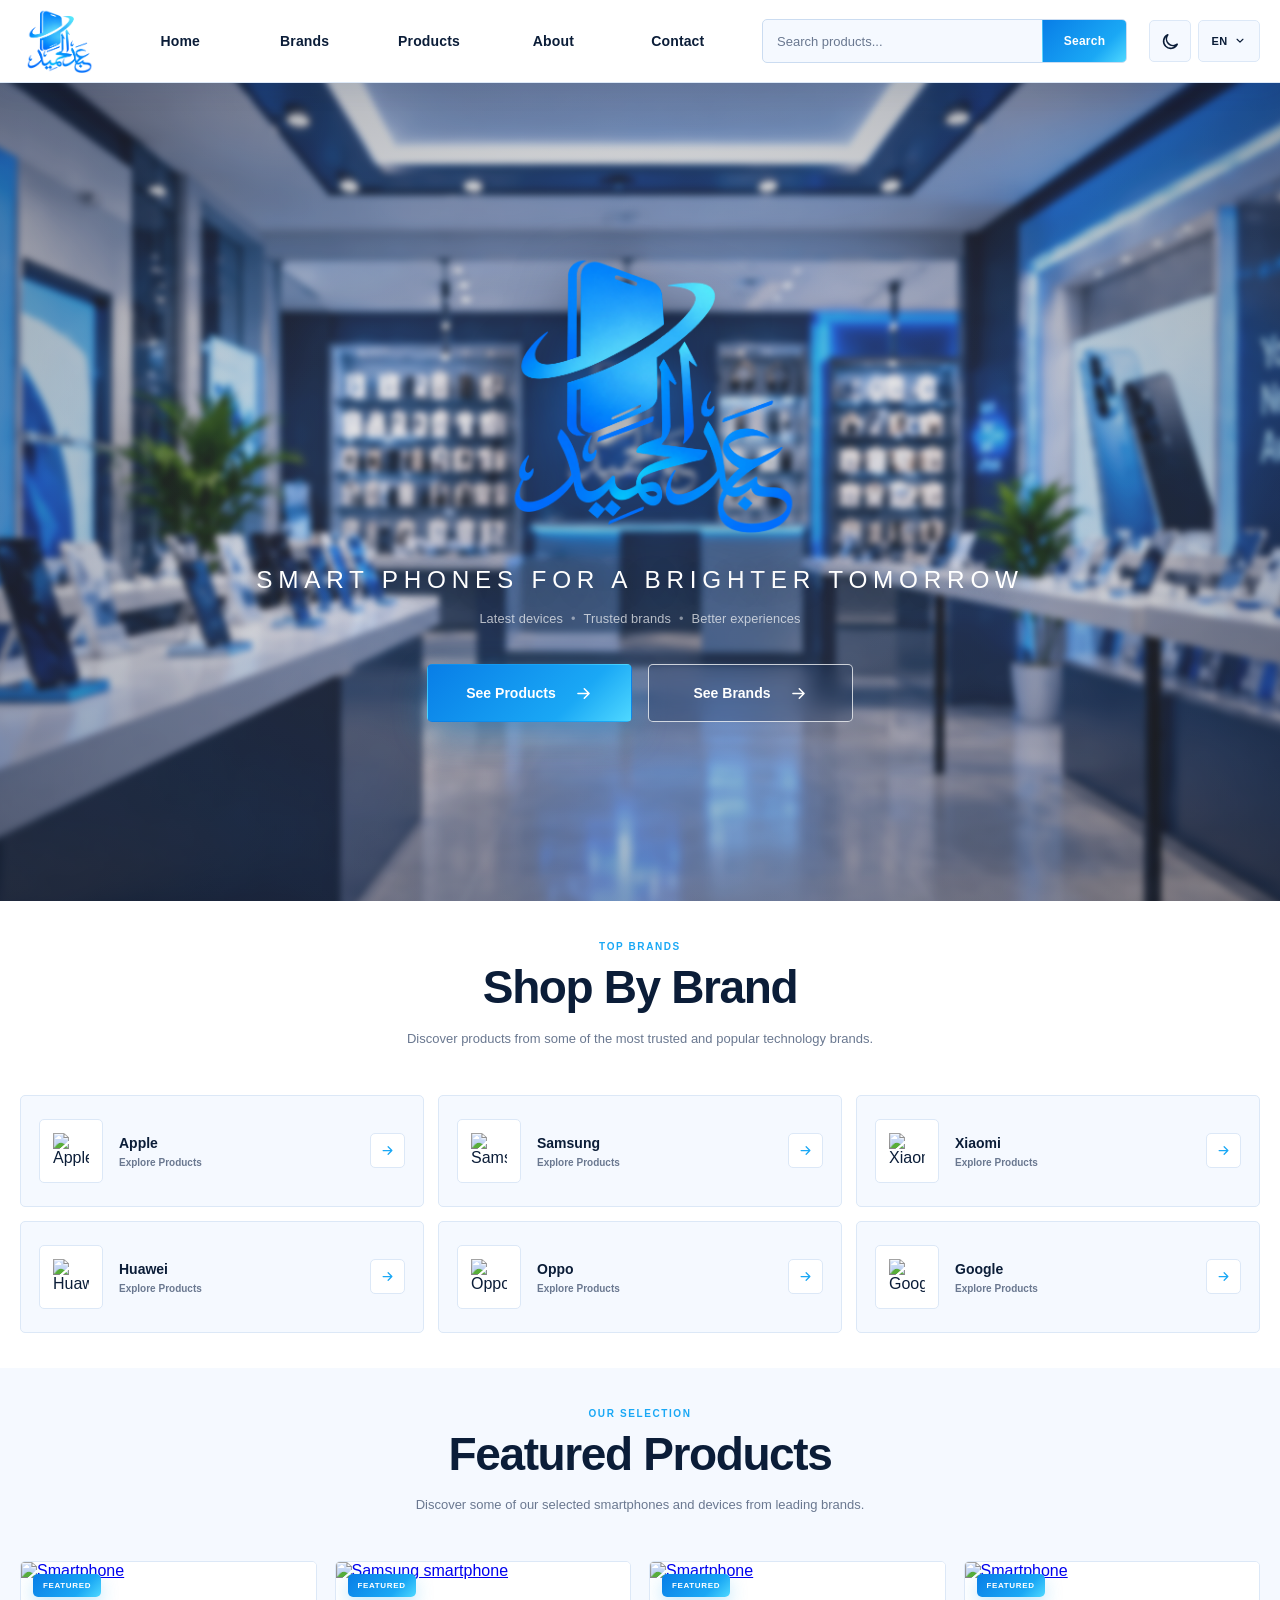
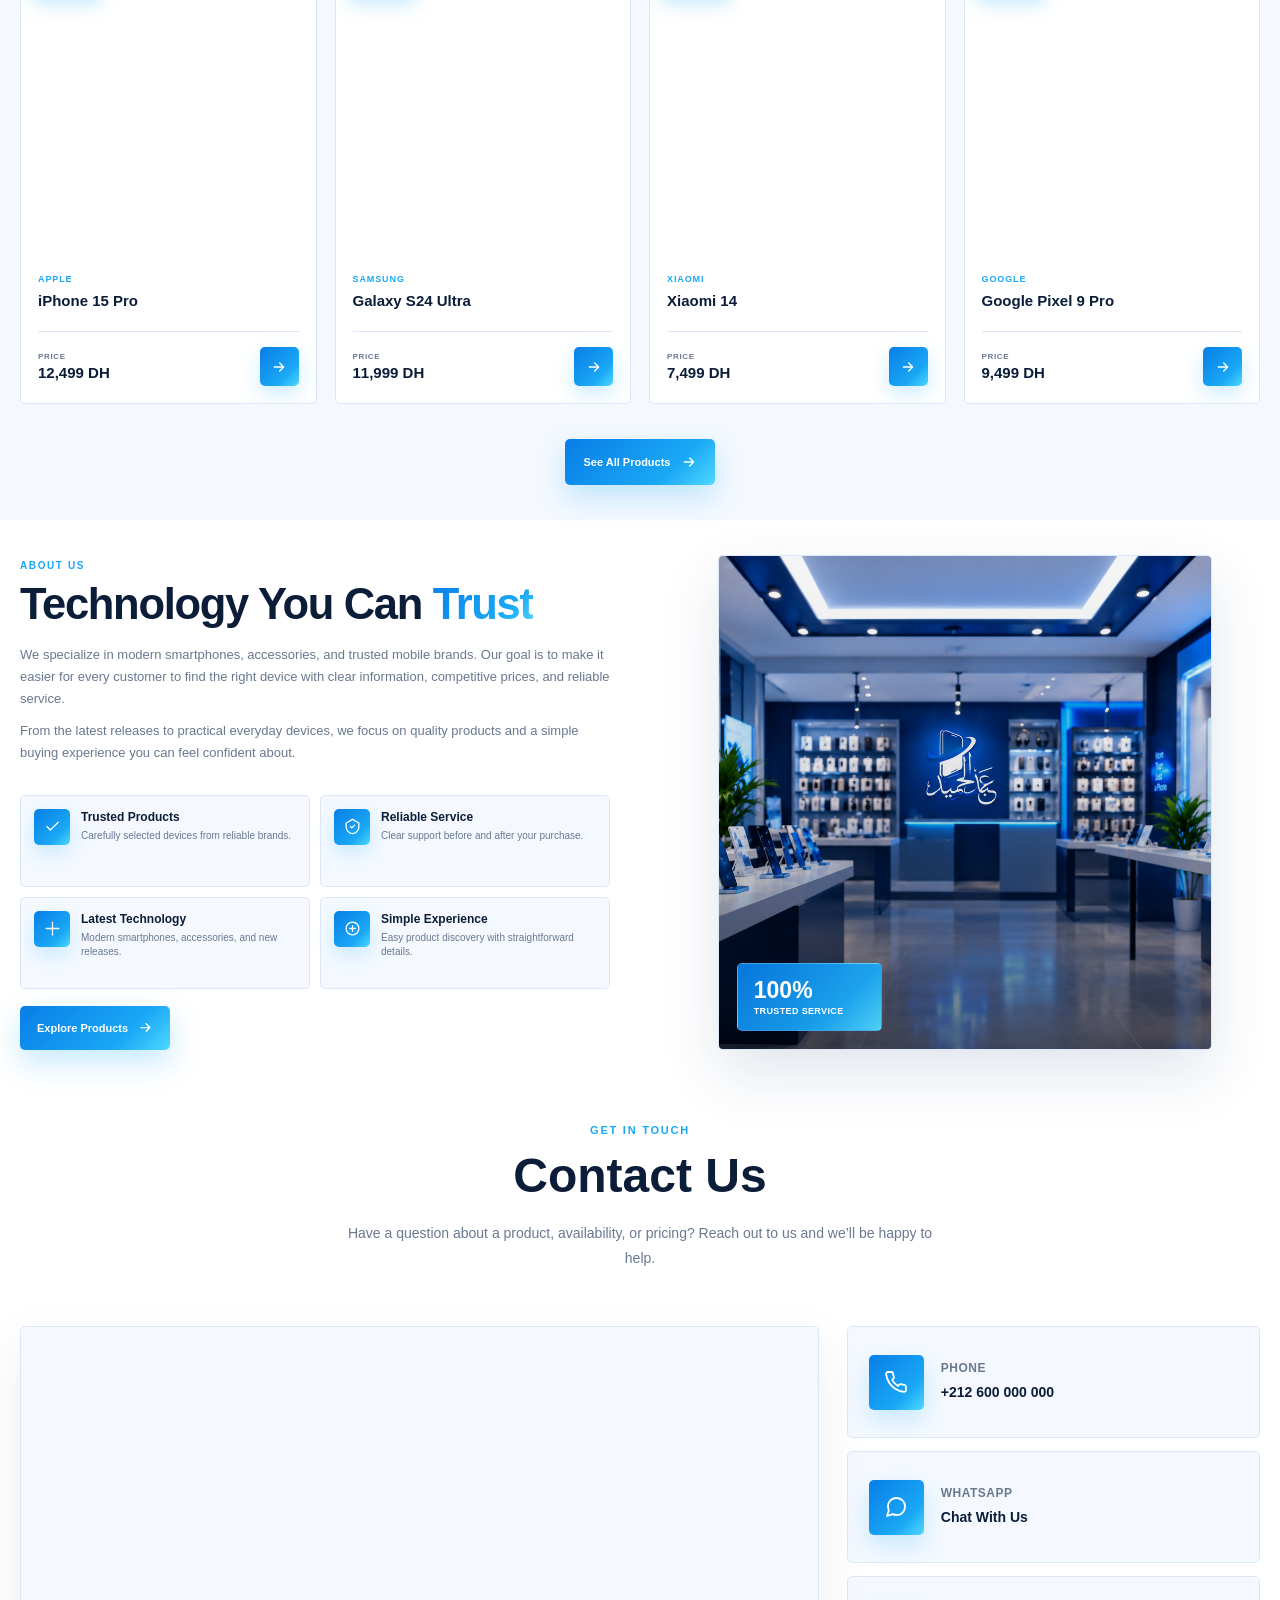
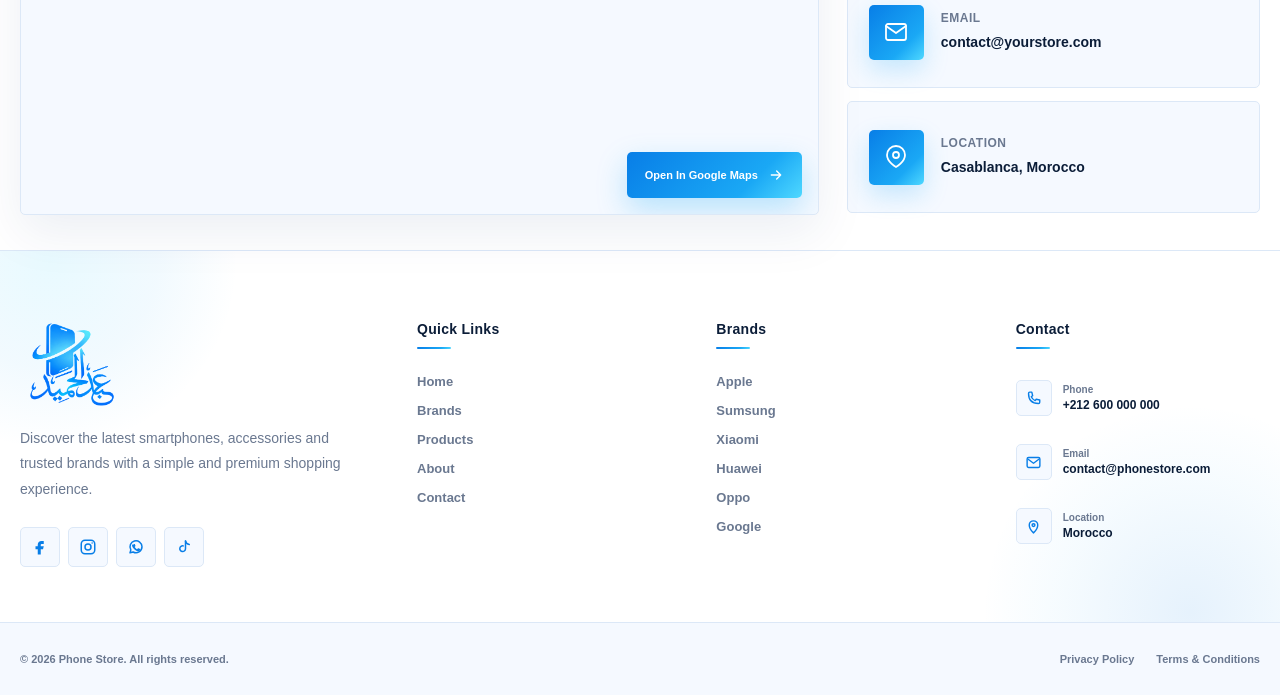
==== commit 845300b2: "Removing : brands section button & Fixing : the hero section buttons" ====
--- a/hamid-phones/index.html
+++ b/hamid-phones/index.html
@@ -600,22 +600,6 @@
                                     d="M5 12h14M13 6l6 6-6 6" />
                             </svg>
                         </div>
-
-                    </a>
-
-                </div>
-
-
-                <!-- VIEW ALL -->
-                <div class="brands-footer">
-
-                    <a href="products-listing/index.html" class="brands-button">
-                        View All Brands
-
-                        <svg viewBox="0 0 24 24" fill="none" stroke="currentColor">
-                            <path stroke-linecap="round" stroke-linejoin="round" stroke-width="2"
-                                d="M5 12h14M13 6l6 6-6 6" />
-                        </svg>
 
                     </a>
 
--- a/hamid-phones/css/style.css
+++ b/hamid-phones/css/style.css
@@ -2578,17 +2578,17 @@
 
     .hero__actions {
         margin-top: 27px;
-
         gap: 8px;
 
-        flex-wrap: wrap;
+        flex-direction: column;
+        align-items: center;
     }
 
 
     /* compact mobile buttons */
 
     .hero__button {
-        width: auto;
+        width: 200px;
         min-width: 0;
 
         height: 42px;
@@ -3004,75 +3004,6 @@
 .brand-card:hover .brand-card-arrow svg {
     transform: translateX(2px);
 }
-
-
-/* =========================================================
-   FOOTER BUTTON
-========================================================= */
-
-.brands-footer {
-    margin-top: 35px;
-
-    display: flex;
-
-    justify-content: center;
-}
-
-.brands-button {
-    min-height: 46px;
-
-    display: inline-flex;
-
-    align-items: center;
-    justify-content: center;
-
-    gap: 10px;
-
-    padding: 0 18px;
-
-    color: #ffffff;
-
-    background:
-        var(--brands-gradient);
-
-    border-radius:
-        var(--brands-radius);
-
-    font-size: 11px;
-    font-weight: 750;
-
-    text-decoration: none;
-
-    box-shadow:
-        0 12px 30px rgba(26, 168, 245, 0.25);
-
-    transition:
-        transform var(--brands-transition),
-        filter var(--brands-transition),
-        box-shadow var(--brands-transition);
-}
-
-.brands-button svg {
-    width: 16px;
-    height: 16px;
-
-    transition:
-        transform var(--brands-transition);
-}
-
-.brands-button:hover {
-    transform: translateY(-3px);
-
-    filter: brightness(1.06);
-
-    box-shadow:
-        0 17px 38px rgba(26, 168, 245, 0.36);
-}
-
-.brands-button:hover svg {
-    transform: translateX(4px);
-}
-
 
 /* =========================================================
    DARK MODE
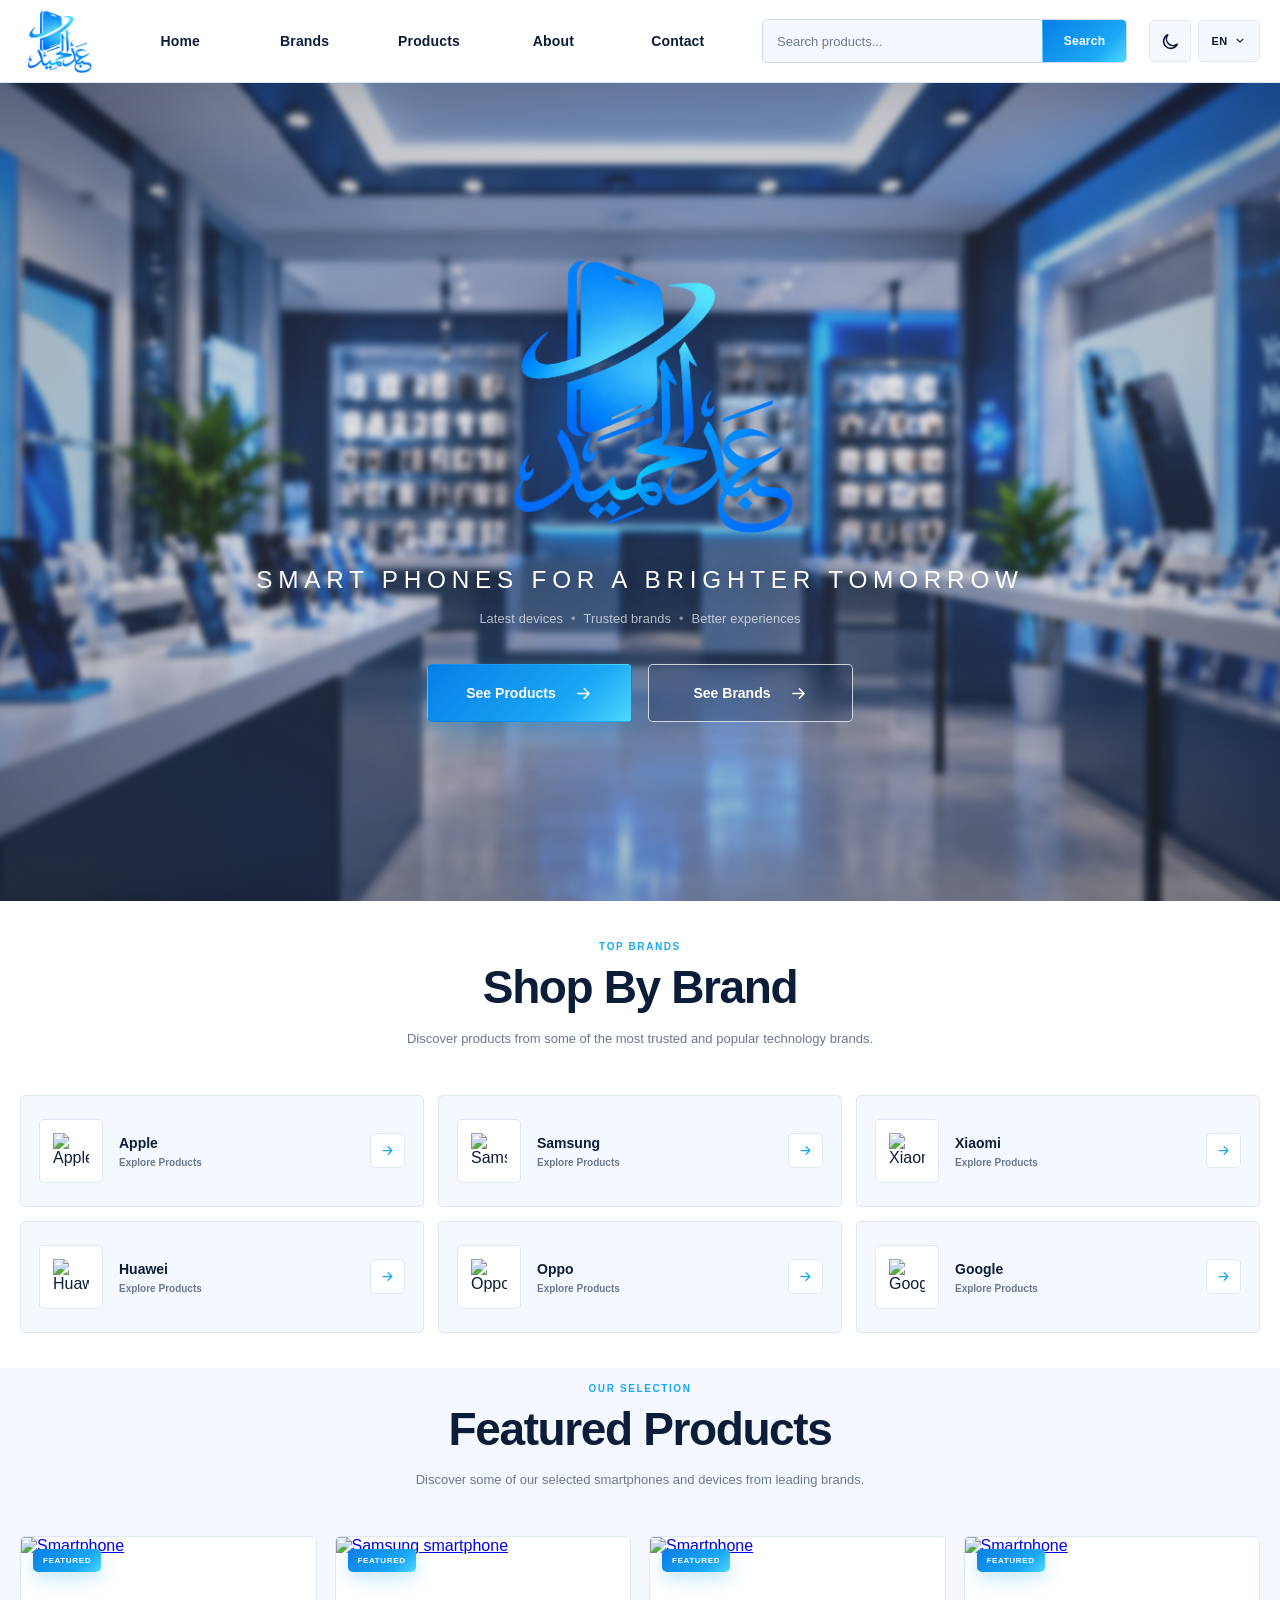
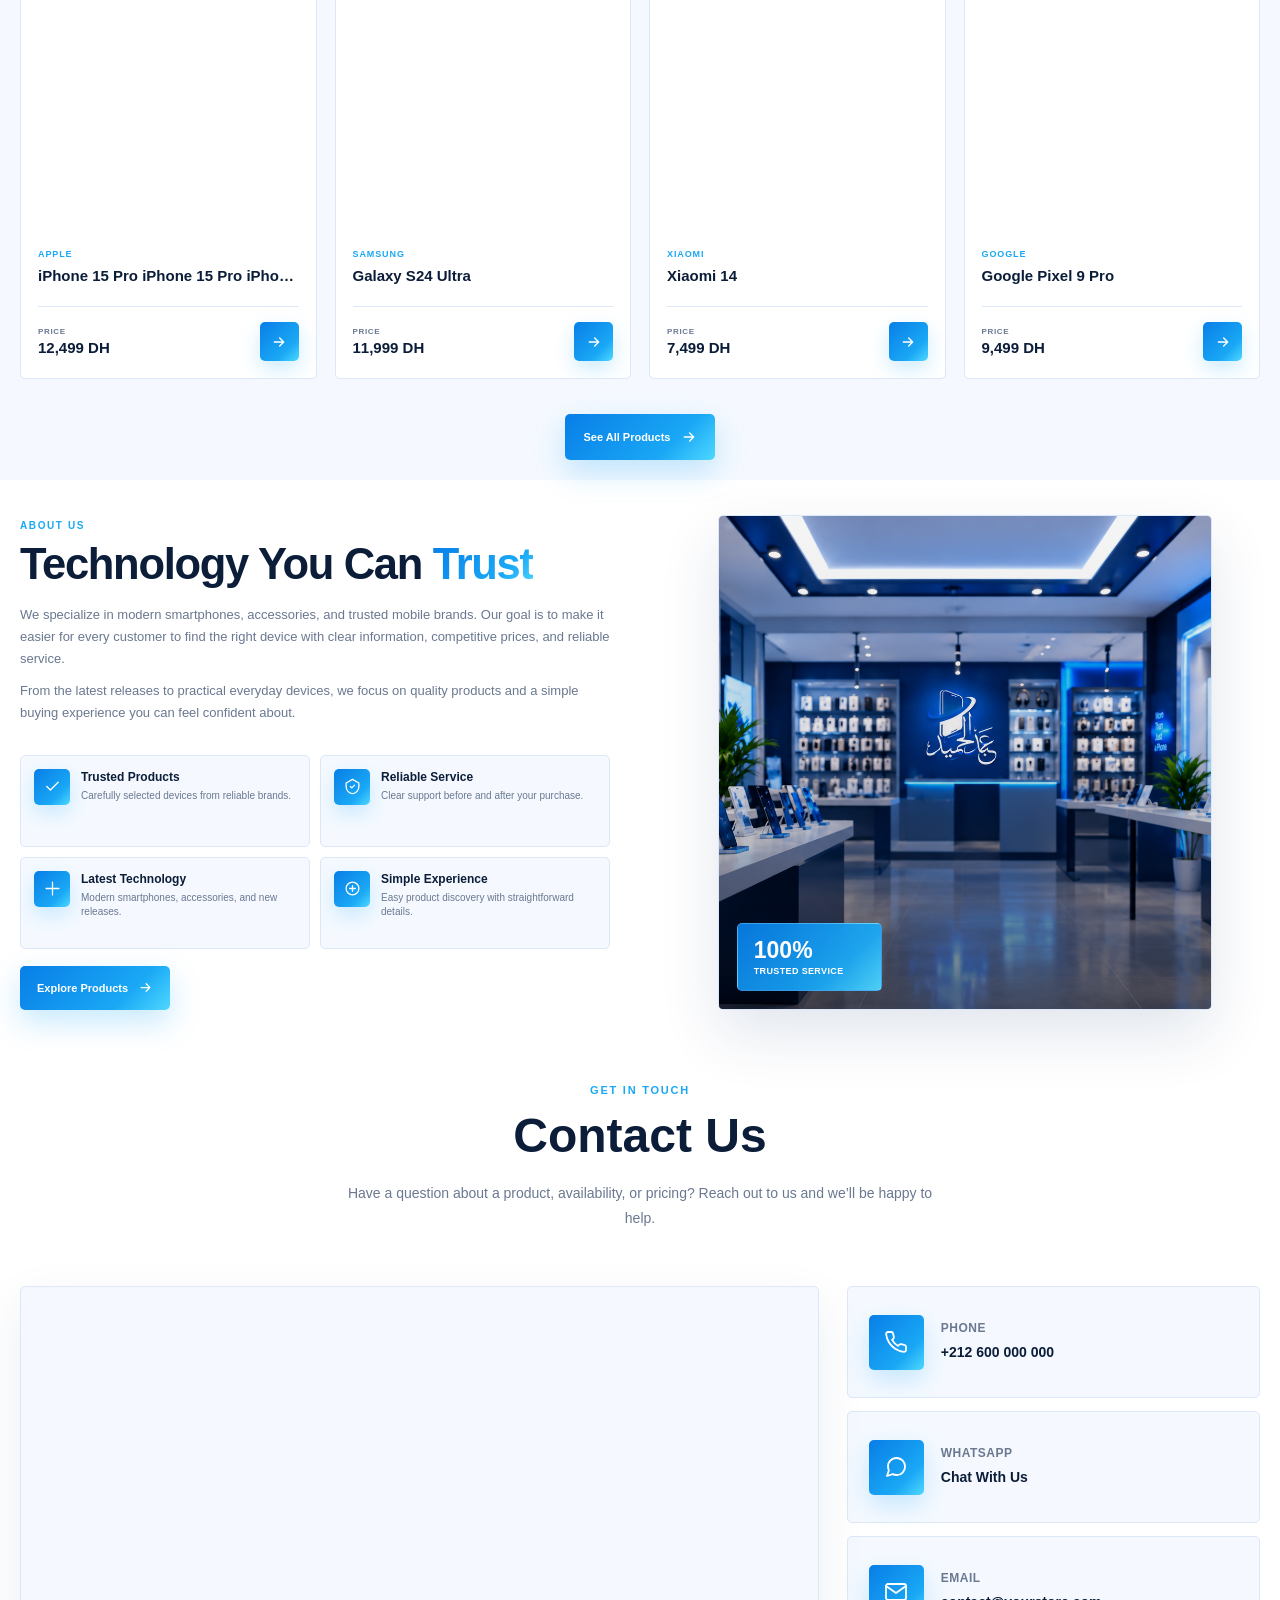
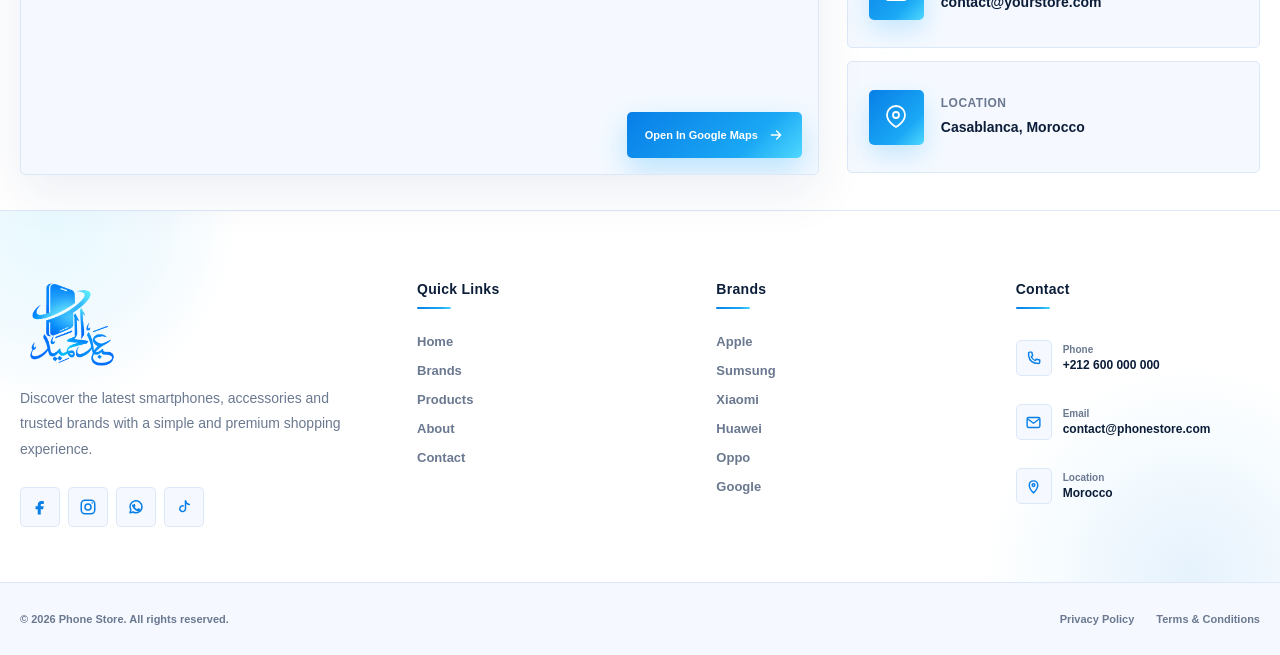
==== commit 7f4617f1: "Fixing : sections margins and paddings & Fixing : products card titles to handle long titles" ====
--- a/hamid-phones/index.html
+++ b/hamid-phones/index.html
@@ -661,7 +661,7 @@
 
                             <h3>
                                 <a href="single/index.html">
-                                    iPhone 15 Pro
+                                    iPhone 15 Pro iPhone 15 Pro iPhone 15 Pro iPhone 15 Pro
                                 </a>
                             </h3>
 
--- a/hamid-phones/css/style.css
+++ b/hamid-phones/css/style.css
@@ -3221,7 +3221,7 @@
 .featured-products {
     width: 100%;
 
-    padding: 35px 0;
+    padding: 10px 0 20px;
 
     font-family:
         Inter,
@@ -3446,6 +3446,12 @@
     color: var(--featured-text);
 
     text-decoration: none;
+
+    /* Prevent long titles from overflowing */
+    display: block;
+    white-space: nowrap;
+    overflow: hidden;
+    text-overflow: ellipsis;
 
     transition:
         color var(--featured-transition);
@@ -6003,7 +6009,7 @@
 .single-product-section {
     width: 100%;
 
-    padding: 70px 0 90px;
+    padding: 10px 0 20px;
 
     background: var(--single-bg);
 }
@@ -6671,7 +6677,7 @@
 .single-product-more {
     width: 100%;
 
-    padding: 90px 0;
+    padding: 35px 0;
 
     background: var(--single-soft);
 
@@ -6957,10 +6963,6 @@
 
 @media (max-width: 800px) {
 
-    .single-product-section {
-        padding: 40px 0 65px;
-    }
-
     .single-product-container {
         width: calc(100% - 28px);
 
@@ -6996,10 +6998,6 @@
 
     /* More details */
 
-    .single-product-more {
-        padding: 65px 0;
-    }
-
     .single-product-more__container {
         width: calc(100% - 28px);
     }
@@ -7042,10 +7040,6 @@
        MAIN PRODUCT
     ===================================================== */
 
-    .single-product-section {
-        padding-top: 28px;
-    }
-
     .single-product-title {
         font-size: 30px;
     }
@@ -7096,10 +7090,6 @@
        MORE DETAILS
     ===================================================== */
 
-    .single-product-more {
-        padding: 55px 0;
-    }
-
     .single-product-more__heading {
         margin-bottom: 28px;
     }
